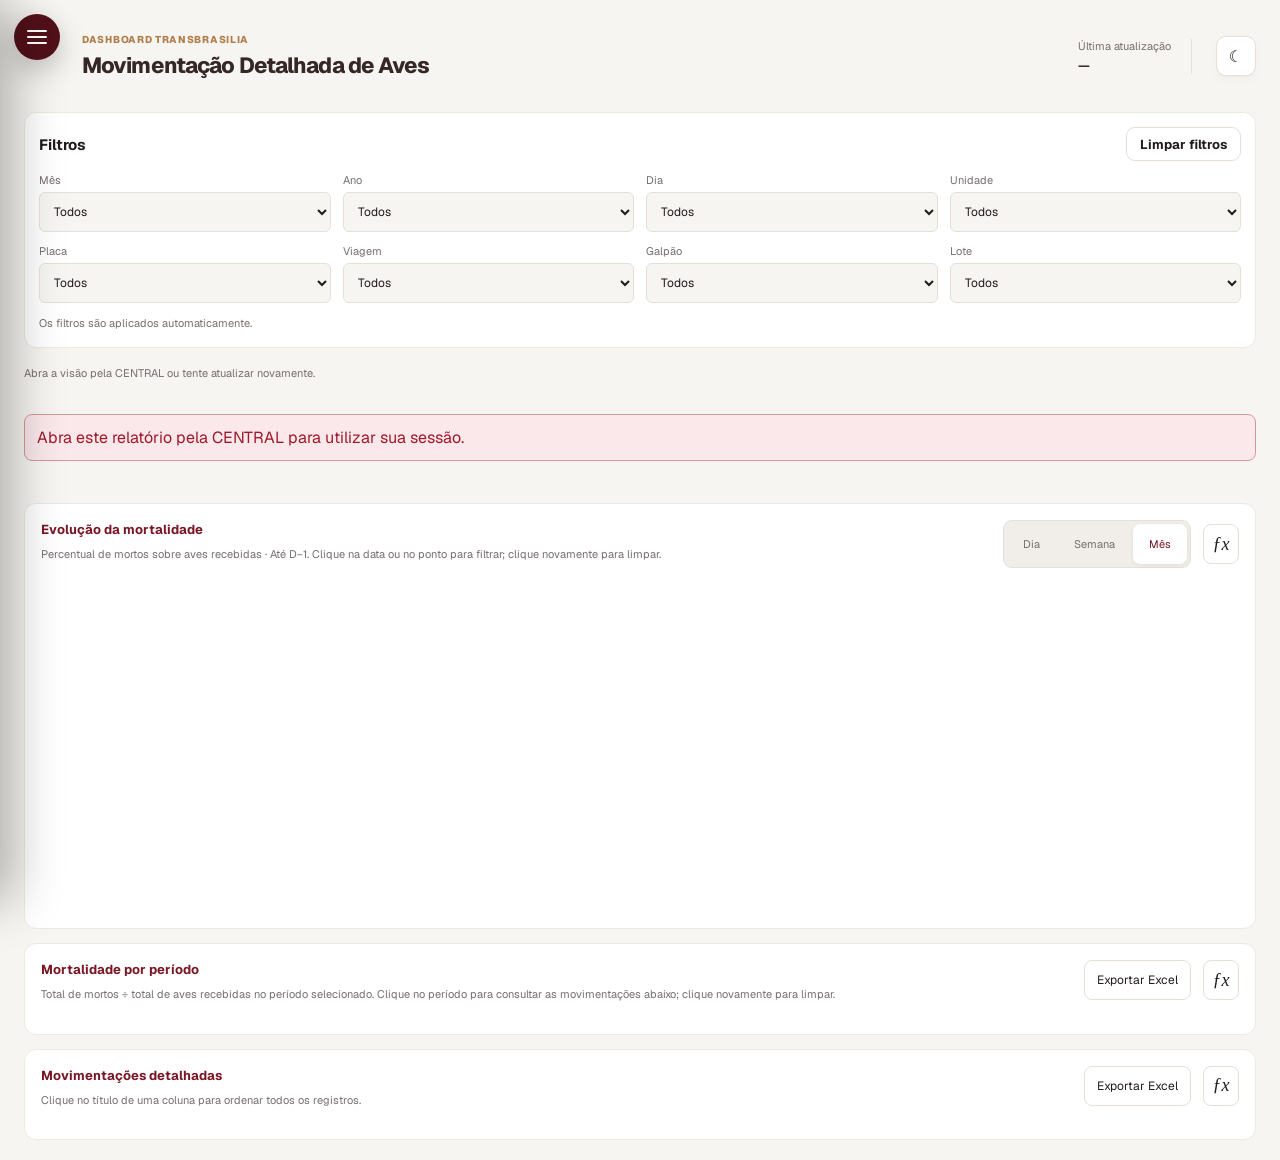
==== index.html @ 51cc3043 "Compact occupation filters into a single desktop row" ====
<!doctype html><html lang="pt-BR"><head><meta charset="utf-8"><meta name="viewport" content="width=device-width,initial-scale=1"><title>Transbrasilia | Movimentação Detalhada de Aves</title><link rel="stylesheet" href="assets/vendor/geist/index.css?v=593853b45876"><link rel="stylesheet" href="assets/css/app.css?v=32f4011f5f65"><link rel="stylesheet" href="assets/css/pcp.css?v=5c7f0cf5dee9"><link rel="stylesheet" href="assets/css/comercial.css?v=249e44b9ec1d"><link rel="stylesheet" href="assets/style.css?v=9c021c0aed37"></head><body data-page="areas" class="pcp-report comercial-report"><div id="carregando" class="filter-loading" role="status" aria-live="polite"><span class="filter-spinner" aria-hidden="true"></span>Aplicando filtros...</div><div class="app-shell"><header class="page-header"><div><div class="eyebrow">Dashboard Transbrasilia</div><h1>Movimentação Detalhada de Aves</h1></div><div class="header-toolbar"><div class="pcp-header-update"><span>Última atualização</span><strong id="atualizacao">—</strong></div><button class="icon-button" data-theme-toggle aria-label="Alternar tema"><span data-theme-icon></span></button></div></header><form id="filtros" class="card filter-card"><div class="com-filter-head"><h2>Filtros</h2><button type="button" id="limpar" class="button secondary">Limpar filtros</button></div><div class="com-filter-grid"><label>Mês<select id="mes"><option value="">Todos</option></select></label><label>Ano<select id="ano"><option value="">Todos</option></select></label><label>Dia<select id="dia"><option value="">Todos</option></select></label><label>Unidade<select id="unidades"><option value="">Todos</option></select></label><label>Placa<select id="placas"><option value="">Todos</option></select></label><label>Viagem<select id="viagens"><option value="">Todos</option></select></label><label>Galpão<select id="galpoes"><option value="">Todos</option></select></label><label>Lote<select id="lotes"><option value="">Todos</option></select></label></div><p class="filter-note">Os filtros são aplicados automaticamente.</p></form><p id="estado" role="status" aria-live="polite">Carregando informações…</p><p id="erro" role="alert" hidden></p><p id="pendencias" hidden></p><main id="conteudo" aria-busy="true"><div id="kpis" class="kpis"></div><section class="card com-panel"><header class="panel-head"><div><h2>Evolução da mortalidade</h2><p>Percentual de mortos sobre aves recebidas · Até D−1. Clique na data ou no ponto para filtrar; clique novamente para limpar.</p></div><div class="mortality-chart-actions"><div class="periodo-toggle" role="group" aria-label="Agrupar mortalidade por período"><button type="button" data-periodo="dia" aria-pressed="false">Dia</button><button type="button" data-periodo="semana" aria-pressed="false">Semana</button><button type="button" data-periodo="mes" aria-pressed="true" class="active">Mês</button></div><button type="button" class="formula-button" aria-label="Fórmulas e fontes">ƒx</button></div></header><div id="graficoMortalidade" role="img" aria-label="Gráfico de linhas da mortalidade por período e unidade"></div></section><section class="card com-panel"><header class="panel-head"><div><h2>Mortalidade por período</h2><p>Total de mortos ÷ total de aves recebidas no período selecionado. Clique no período para consultar as movimentações abaixo; clique novamente para limpar.</p></div><div class="mortality-chart-actions"><button type="button" id="exportarMortalidade" class="export-excel">Exportar Excel</button><button type="button" class="formula-button" aria-label="Fórmulas e fontes">ƒx</button></div></header><div id="mensal" class="scroll"></div></section><section class="card com-panel"><header class="panel-head"><div><h2>Movimentações detalhadas</h2><p>Clique no título de uma coluna para ordenar todos os registros.</p></div><div class="mortality-chart-actions"><button type="button" id="exportarMovimentacoes" class="export-excel">Exportar Excel</button><button type="button" class="formula-button" aria-label="Fórmulas e fontes">ƒx</button></div></header><div id="recorte" hidden><span id="recorteTexto"></span><button type="button" id="limparRecorte">Limpar seleção do período</button></div><div id="dados" class="scroll"></div></section></main><dialog id="ajuda"><button id="fechar" class="close" aria-label="Fechar">✕</button><small>FÓRMULAS E ORIGEM DOS DADOS</small><h2>Como conferir os números</h2><p>No Agrosys, consulte <strong>Movimentação Detalhada de Aves</strong> (wpcf002d / wpcf002r), empresa 1, unidade 10 (Ave Nova) ou 111 (Real), usando o mesmo período de abate, todas as origens e todos os turnos.</p><p>O histórico inicial vem da aba <strong>Banco Dados</strong> da planilha Acompanhamento Frango Vivo 2026. As novas cargas vêm do Excel oficial do Agrosys.</p><ul><li><strong>Aves recebidas:</strong> somar a coluna Aves Recebi.</li><li><strong>Mortos no transporte:</strong> somar a coluna Mortos.</li><li><strong>Mortalidade:</strong> mortos ÷ aves recebidas × 100. Calcular sobre as somas, sem tirar média dos percentuais.</li><li><strong>Peso médio:</strong> média simples de PS Med Conta, seguindo o exemplo da planilha.</li><li><strong>Tempo de viagem e espera:</strong> médias simples de Tempo Viag. e Hora Espera, respectivamente. Durações acima de 24 horas são preservadas.</li><li><strong>Caixas vazias:</strong> somar Cx Vazia.</li><li><strong>Viagens abaixo de 3.000 aves:</strong> contar movimentações com Aves Recebi menor que 3.000. Contagem automática; não copia a anotação manual da planilha.</li></ul><p>Na API: /api/suprimentos-html/transbrasilia/painel. No banco: tabela <strong>transbrasilia.movimentacoes</strong>; colunas data_abate, unidade, aves_recebidas, mortos, peso_medio, viagem_segundos, espera_segundos e caixas_vazias. Arquivos e horários das cargas ficam em <strong>transbrasilia.cargas</strong>.</p><p>Uma movimentação é identificada por unidade, data de abate, viagem, placa, galpão e lote. Cada atualização substitui somente a unidade e o período consultados. Valores ausentes aparecem como —.</p></dialog>
</div><script src="assets/config.js?v=ad47562fba8e"></script><script src="assets/theme.js?v=601245f2f362"></script><script src="assets/api.js?v=46b24fbed12a"></script><script src="assets/filters.js?v=c967bac2c956"></script><script src="assets/vendor/echarts/echarts.min.js?v=873a889da5ec"></script><script src="assets/excel.js?v=6a296be34bfa"></script><script src="assets/app.js?v=6ea1e19e2367"></script><script src="assets/sidebar.js?v=564419f941b5"></script></body></html>
---- assets/vendor/geist/index.css ----
/* geist-cyrillic-ext-wght-normal */
@font-face {
  font-family: 'Geist Variable';
  font-style: normal;
  font-display: swap;
  font-weight: 100 900;
  src: url(./files/geist-cyrillic-ext-wght-normal.woff2) format('woff2-variations');
  unicode-range: U+0460-052F,U+1C80-1C8A,U+20B4,U+2DE0-2DFF,U+A640-A69F,U+FE2E-FE2F;
}

/* geist-cyrillic-wght-normal */
@font-face {
  font-family: 'Geist Variable';
  font-style: normal;
  font-display: swap;
  font-weight: 100 900;
  src: url(./files/geist-cyrillic-wght-normal.woff2) format('woff2-variations');
  unicode-range: U+0301,U+0400-045F,U+0490-0491,U+04B0-04B1,U+2116;
}

/* geist-vietnamese-wght-normal */
@font-face {
  font-family: 'Geist Variable';
  font-style: normal;
  font-display: swap;
  font-weight: 100 900;
  src: url(./files/geist-vietnamese-wght-normal.woff2) format('woff2-variations');
  unicode-range: U+0102-0103,U+0110-0111,U+0128-0129,U+0168-0169,U+01A0-01A1,U+01AF-01B0,U+0300-0301,U+0303-0304,U+0308-0309,U+0323,U+0329,U+1EA0-1EF9,U+20AB;
}

/* geist-latin-ext-wght-normal */
@font-face {
  font-family: 'Geist Variable';
  font-style: normal;
  font-display: swap;
  font-weight: 100 900;
  src: url(./files/geist-latin-ext-wght-normal.woff2) format('woff2-variations');
  unicode-range: U+0100-02BA,U+02BD-02C5,U+02C7-02CC,U+02CE-02D7,U+02DD-02FF,U+0304,U+0308,U+0329,U+1D00-1DBF,U+1E00-1E9F,U+1EF2-1EFF,U+2020,U+20A0-20AB,U+20AD-20C0,U+2113,U+2C60-2C7F,U+A720-A7FF;
}

/* geist-latin-wght-normal */
@font-face {
  font-family: 'Geist Variable';
  font-style: normal;
  font-display: swap;
  font-weight: 100 900;
  src: url(./files/geist-latin-wght-normal.woff2) format('woff2-variations');
  unicode-range: U+0000-00FF,U+0131,U+0152-0153,U+02BB-02BC,U+02C6,U+02DA,U+02DC,U+0304,U+0308,U+0329,U+2000-206F,U+20AC,U+2122,U+2191,U+2193,U+2212,U+2215,U+FEFF,U+FFFD;
}
---- assets/css/app.css ----
:root {
  color-scheme: light;

  --background: #f7f5f1;
  --foreground: #211b1d;

  --card: #ffffff;
  --card-foreground: #211b1d;

  --popover: #ffffff;
  --popover-foreground: #211b1d;

  --primary: #7a1726;
  --primary-foreground: #ffffff;
  --primary-2: #a52a3c;

  --secondary: #f2ede9;
  --secondary-foreground: #352d2f;

  --accent: #c29b2f;
  --accent-foreground: #211b1d;

  --muted: #f1ede8;
  --muted-foreground: #766d70;

  --border: #e6dfda;
  --input: #e6dfda;
  --ring: rgba(122, 23, 38, 0.24);

  --destructive: #a62532;

  --radius: 14px;

  --shadow-sm:
    0 1px 2px rgba(24, 18, 20, 0.03), 0 4px 14px rgba(24, 18, 20, 0.025);

  --shadow-md:
    0 1px 2px rgba(24, 18, 20, 0.04), 0 12px 34px rgba(24, 18, 20, 0.055);
}

.api-filter-progress { position:fixed; right:20px; bottom:18px; z-index:3000; display:flex; align-items:center; gap:10px; padding:12px 18px; border:1px solid var(--border); border-radius:10px; background:var(--card); color:var(--primary); box-shadow:0 5px 22px #0002; font-size:13px; font-weight:650; pointer-events:none; }
.api-filter-progress::before { content:""; width:15px; height:15px; border:2px solid var(--border); border-top-color:var(--primary); border-radius:50%; animation:api-filter-spin .8s linear infinite; }
@keyframes api-filter-spin { to { transform:rotate(360deg); } }
@media (prefers-reduced-motion:reduce) { .api-filter-progress::before { animation:none; } }


:root[data-theme="dark"] {
  color-scheme: dark;

  --background: #111113;
  --foreground: #f3eeee;

  --card: #171719;
  --card-foreground: #f3eeee;

  --popover: #1b1b1e;
  --popover-foreground: #f3eeee;

  --primary: #b84b5e;
  --primary-foreground: #ffffff;
  --primary-2: #8d2538;

  --secondary: #232326;
  --secondary-foreground: #f0e9e9;

  --accent: #d1ad42;
  --accent-foreground: #171719;

  --muted: #222225;
  --muted-foreground: #aaa0a3;

  --border: #2e2e33;
  --input: #333338;
  --ring: rgba(184, 75, 94, 0.28);

  --destructive: #d1505b;

  --shadow-sm: 0 1px 2px rgba(0, 0, 0, 0.28);

  --shadow-md: 0 16px 42px rgba(0, 0, 0, 0.32);
}

* {
  box-sizing: border-box;
}

html,
body {
  margin: 0;
  min-height: 100%;
}

body {
  background:
    radial-gradient(
      circle at 86% -10%,
      color-mix(in srgb, var(--primary) 7%, transparent),
      transparent 28%
    ),
    var(--background);

  color: var(--foreground);

  font-family:
    Inter,
    ui-sans-serif,
    system-ui,
    -apple-system,
    BlinkMacSystemFont,
    "Segoe UI",
    sans-serif;

  -webkit-font-smoothing: antialiased;
}

button,
select,
input {
  font: inherit;
}

.hidden {
  display: none !important;
}

.app-shell {
  width: min(1760px, calc(100% - 32px));
  margin: 0 auto;
  padding: 26px 0 42px;
}

.page-header {
  display: flex;
  align-items: flex-start;
  justify-content: space-between;
  gap: 24px;

  margin-bottom: 20px;
}

.page-header h1 {
  margin: 5px 0 4px;

  font-size: clamp(28px, 2.1vw, 38px);
  line-height: 1.05;

  font-weight: 760;
  letter-spacing: -0.04em;
}

.page-header p {
  margin: 0;

  color: var(--muted-foreground);

  font-size: 13px;
}

.eyebrow {
  color: var(--accent);

  font-size: 10px;
  font-weight: 800;

  letter-spacing: 0.07em;
  text-transform: uppercase;
}

.header-toolbar {
  display: flex;
  align-items: center;
  gap: 10px;
}

.icon-button {
  min-width: 40px;
  height: 40px;

  display: inline-flex;
  align-items: center;
  justify-content: center;
  gap: 8px;

  padding: 0 11px;

  border: 1px solid var(--border);
  border-radius: 10px;

  background: var(--card);
  color: var(--foreground);

  cursor: pointer;
  text-decoration: none;

  box-shadow: var(--shadow-sm);
}

.icon-button:hover {
  background: var(--secondary);
}

.icon-button-label {
  min-width: auto;

  color: var(--primary);

  font-size: 12px;
  font-weight: 700;
}

.update-meta {
  padding-left: 12px;

  border-left: 1px solid var(--border);
}

.update-meta span {
  display: block;

  margin-bottom: 2px;

  color: var(--muted-foreground);

  font-size: 9px;
  font-weight: 800;

  letter-spacing: 0.05em;
  text-transform: uppercase;
}

.update-meta strong {
  display: block;

  font-size: 11px;
  font-weight: 650;
}

.card {
  border: 1px solid var(--border);
  border-radius: var(--radius);

  background: var(--card);
  color: var(--card-foreground);

  box-shadow: var(--shadow-sm);
}

.filter-card {
  margin-bottom: 16px;
  padding: 14px;
}

.filter-card-top {
  display: flex;
  align-items: flex-start;
  justify-content: space-between;
  gap: 16px;

  margin-bottom: 12px;
}

.filter-card-top h2 {
  margin: 0;

  font-size: 13px;
}

.filter-card-top p {
  margin: 2px 0 0;

  color: var(--muted-foreground);

  font-size: 10px;
}

.filters-grid {
  display: grid;
  gap: 9px;
}

.first-page-filters {
  grid-template-columns: repeat(6, minmax(145px, 1fr));
}

.details-filters {
  grid-template-columns: repeat(5, minmax(145px, 1fr));
}

.filter-field {
  min-width: 0;
}

.filter-field > span {
  display: block;

  margin: 0 0 5px 2px;

  color: var(--muted-foreground);

  font-size: 9px;
  font-weight: 750;
}

.filter-field select {
  width: 100%;
  min-height: 40px;

  padding: 0 11px;

  border: 1px solid var(--input);
  border-radius: 9px;

  background: var(--background);
  color: var(--foreground);
}

.button {
  min-height: 36px;

  padding: 0 13px;

  border: 1px solid transparent;
  border-radius: 9px;

  cursor: pointer;

  font-size: 11px;
  font-weight: 700;
}

.button-ghost-danger {
  border-color: color-mix(in srgb, var(--destructive) 22%, var(--border));

  background: color-mix(in srgb, var(--destructive) 8%, var(--card));

  color: var(--destructive);
}

.button-ghost-danger:hover {
  background: var(--destructive);
  color: #fff;
}

/* Choices.js */
.choices {
  margin: 0 !important;
}

.choices__inner {
  min-height: 40px !important;

  display: flex;
  align-items: center;

  padding: 6px 32px 6px 10px !important;

  border: 1px solid var(--input) !important;
  border-radius: 9px !important;

  background: var(--background) !important;
  color: var(--foreground) !important;

  font-size: 12px !important;
}

.is-focused .choices__inner,
.is-open .choices__inner {
  border-color: var(--primary) !important;

  box-shadow: 0 0 0 3px var(--ring) !important;
}

.choices__list--single {
  padding: 0 !important;
}

.choices__list--dropdown,
.choices__list[aria-expanded] {
  z-index: 60 !important;

  margin-top: 6px !important;

  border: 1px solid var(--border) !important;
  border-radius: 10px !important;

  background: var(--popover) !important;
  color: var(--popover-foreground) !important;

  box-shadow: var(--shadow-md) !important;
}

.choices__input {
  border: 1px solid var(--border) !important;
  border-radius: 8px !important;

  background: var(--background) !important;
  color: var(--foreground) !important;
}

.choices__item--selectable.is-highlighted {
  background: var(--secondary) !important;
  color: var(--foreground) !important;
}

/* Alert */
.alert {
  margin-bottom: 14px;
  padding: 11px 13px;

  border-radius: 10px;

  font-size: 11px;
}

.alert-error {
  border: 1px solid color-mix(in srgb, var(--destructive) 34%, var(--border));

  background: color-mix(in srgb, var(--destructive) 9%, var(--card));

  color: var(--destructive);
}

/* First page grid */
.dashboard-grid {
  display: grid;
  grid-template-columns: repeat(3, minmax(0, 1fr));

  gap: 12px;
}

.metric-card {
  min-width: 0;

  padding: 13px;

  border: 1px solid var(--border);
  border-radius: var(--radius);

  background: var(--card);

  box-shadow: var(--shadow-sm);
}

.metric-card-wide {
  grid-column: span 2;
}

.metric-card-header {
  display: flex;
  align-items: center;
  justify-content: space-between;
  gap: 10px;

  padding-bottom: 9px;
  margin-bottom: 3px;

  border-bottom: 1px solid var(--border);
}

.metric-card-header h2 {
  margin: 0;

  color: var(--primary);

  font-size: 13px;
}

.metric-card-header p {
  margin: 2px 0 0;

  color: var(--muted-foreground);

  font-size: 9px;
}

.card-actions {
  display: flex;
  align-items: center;
  gap: 5px;
}

.mini-button,
.details-button {
  height: 28px;

  display: inline-flex;
  align-items: center;
  justify-content: center;

  padding: 0 8px;

  border: 1px solid var(--border);
  border-radius: 8px;

  background: var(--background);
  color: var(--muted-foreground);

  cursor: pointer;
  text-decoration: none;

  font-size: 9px;
  font-weight: 700;
}

.details-button:hover,
.mini-button:hover {
  background: var(--secondary);
  color: var(--primary);
}

.metric-table-wrapper {
  width: 100%;
  overflow-x: auto;

  scrollbar-width: thin;
}

.metric-table {
  width: 100%;
  min-width: 410px;

  border-collapse: separate;
  border-spacing: 0;

  font-size: 10px;
}

.metric-table th,
.metric-table td {
  padding: 5px 7px;

  border-bottom: 1px solid var(--border);

  text-align: right;
  white-space: nowrap;

  font-variant-numeric: tabular-nums;
}

.metric-table thead th {
  background: var(--card);
  color: var(--primary);

  font-size: 9px;
}

.metric-table .month-cell {
  text-align: left;

  color: var(--muted-foreground);
}

.metric-table tbody tr:hover {
  background: var(--secondary);
}

.metric-table .total-row {
  background: var(--secondary);

  font-weight: 800;
}

.metric-table .total-row .month-cell {
  color: var(--primary);
}

.metric-value-link {
  display: block;

  margin: -5px -7px;
  padding: 5px 7px;

  color: inherit;
  text-decoration: none;

  border-radius: 5px;
}

.metric-value-link:hover {
  background: color-mix(in srgb, var(--primary) 8%, transparent);

  color: var(--primary);
}

.table-sort-button {
  width: 100%;

  display: inline-flex;
  align-items: center;
  justify-content: flex-end;
  gap: 3px;

  padding: 0;

  border: 0;

  background: transparent;
  color: inherit;

  cursor: pointer;

  font: inherit;
  font-weight: inherit;
}

.table-sort-button-month {
  justify-content: flex-start;
}

.sort-icon {
  color: var(--muted-foreground);

  font-size: 8px;
}

.skeleton {
  height: 330px;

  border: 1px solid var(--border);
  border-radius: var(--radius);

  background: linear-gradient(
    90deg,
    var(--card) 0%,
    var(--secondary) 45%,
    var(--card) 100%
  );

  background-size: 220% 100%;

  animation: skeleton 1.2s ease infinite;
}

@keyframes skeleton {
  to {
    background-position: -120% 0;
  }
}

/* Details */
.back-link {
  display: inline-block;

  margin-bottom: 9px;

  color: var(--primary);

  text-decoration: none;

  font-size: 10px;
  font-weight: 700;
}

.details-top-grid {
  display: grid;
  grid-template-columns:
    minmax(190px, 0.62fr)
    minmax(0, 1.5fr)
    minmax(0, 1.5fr);

  gap: 12px;

  margin-bottom: 12px;
}

.metric-summary-card,
.chart-card {
  padding: 15px;
}

.card-heading-row {
  display: flex;
  align-items: flex-start;
  justify-content: space-between;
  gap: 12px;
}

.card-heading-row h2 {
  margin: 2px 0 0;

  font-size: 14px;
}

.card-heading-row p {
  margin: 3px 0 0;

  color: var(--muted-foreground);

  font-size: 10px;
}

.card-kicker {
  color: var(--muted-foreground);

  font-size: 9px;
  font-weight: 800;

  text-transform: uppercase;
  letter-spacing: 0.055em;
}

.metric-summary-value {
  margin-top: 38px;

  font-size: clamp(38px, 4vw, 58px);
  font-weight: 760;

  letter-spacing: -0.055em;
}

.metric-summary-caption {
  margin-top: 6px;

  color: var(--muted-foreground);

  font-size: 10px;
}

.mini-link {
  color: var(--primary);

  font-size: 9px;
  font-weight: 700;

  text-decoration: none;
}

.chart {
  width: 100%;
}

.chart-ranking {
  height: 360px;
}

.ranking-scroll { overflow-y:auto; overflow-x:hidden; overscroll-behavior:contain; scrollbar-gutter:stable; min-width:0; }
.ranking-scroll:focus-visible { outline:2px solid var(--primary); outline-offset:2px; }
.ranking-context, .ranking-reconciliation { color:var(--muted-foreground); font-size:12px; line-height:1.5; margin:6px 0 12px; }
.ranking-reconciliation { padding-top:10px; border-top:1px solid var(--border); }

.chart-evolution {
  height: 390px;
}

.evolution-card {
  padding: 15px;
}

.updating-pill {
  position: fixed;
  right: 18px;
  bottom: 18px;

  z-index: 1000;

  display: inline-flex;
  align-items: center;
  gap: 8px;

  padding: 9px 12px;

  border: 1px solid var(--border);
  border-radius: 999px;

  background: var(--popover);
  color: var(--popover-foreground);

  box-shadow: var(--shadow-md);

  font-size: 10px;
  font-weight: 700;
}

.spinner {
  width: 12px;
  height: 12px;

  border: 2px solid var(--border);
  border-top-color: var(--primary);
  border-radius: 50%;

  animation: spin 0.65s linear infinite;
}

@keyframes spin {
  to {
    transform: rotate(360deg);
  }
}

/* Dialog */
.dialog-layer {
  position: fixed;
  inset: 0;

  z-index: 9999;

  display: grid;
  place-items: center;

  padding: 18px;
}

.dialog-backdrop {
  position: absolute;
  inset: 0;

  background: rgba(0, 0, 0, 0.44);
  backdrop-filter: blur(4px);
}

.dialog-card {
  position: relative;
  z-index: 1;

  width: min(620px, 100%);
  max-height: 90vh;

  overflow-y: auto;

  padding: 18px;

  border: 1px solid var(--border);
  border-radius: 16px;

  background: var(--popover);
  color: var(--popover-foreground);

  box-shadow: var(--shadow-md);
}

.dialog-header {
  display: flex;
  align-items: flex-start;
  justify-content: space-between;
  gap: 18px;

  margin-bottom: 16px;
}

.dialog-header h2 {
  margin: 3px 0 0;
}

.info-block {
  margin-bottom: 14px;
}

.info-block > span {
  display: block;

  margin-bottom: 5px;

  color: var(--muted-foreground);

  font-size: 9px;
  font-weight: 800;

  text-transform: uppercase;
}

.info-block p {
  margin: 0;

  font-size: 12px;
  line-height: 1.55;
}

.code-inline {
  padding: 10px;

  border: 1px solid var(--border);
  border-radius: 9px;

  background: var(--background);

  font-family: Consolas, monospace;
  font-size: 11px;
}

.notice {
  margin: 12px 0;
  padding: 10px;

  border: 1px solid var(--border);
  border-radius: 9px;

  background: color-mix(in srgb, var(--accent) 10%, var(--card));

  font-size: 11px;
}

.notice p {
  margin: 4px 0 0;
}

.code-details summary {
  cursor: pointer;

  color: var(--primary);

  font-size: 10px;
  font-weight: 700;
}

.code-details pre {
  overflow-x: auto;

  padding: 12px;

  border-radius: 10px;

  background: #0d0d0f;
  color: #f4efef;

  font-size: 10px;
}

/* Formulas page compatibility */
.formula-grid {
  display: grid;
  grid-template-columns: repeat(2, minmax(0, 1fr));

  gap: 12px;
}

.formula-card {
  padding: 15px;

  border: 1px solid var(--border);
  border-radius: var(--radius);

  background: var(--card);

  box-shadow: var(--shadow-sm);
}

.formula-title h2 {
  margin: 0;

  color: var(--primary);
}

.formula-title span {
  color: var(--muted-foreground);

  font-size: 9px;
}

.formula-section {
  margin-top: 13px;
}

.formula-section strong {
  display: block;

  margin-bottom: 5px;

  color: var(--muted-foreground);

  font-size: 9px;

  text-transform: uppercase;
}

.formula-section p {
  margin: 0;

  font-size: 11px;
}

/* Responsive */
@media (max-width: 1300px) {
  .first-page-filters {
    grid-template-columns: repeat(3, minmax(180px, 1fr));
  }

  .details-filters {
    grid-template-columns: repeat(3, minmax(170px, 1fr));
  }

  .dashboard-grid {
    grid-template-columns: repeat(2, minmax(0, 1fr));
  }

  .details-top-grid {
    grid-template-columns: repeat(2, minmax(0, 1fr));
  }

  .metric-summary-card {
    grid-column: 1 / -1;
  }
}

@media (max-width: 780px) {
  .app-shell {
    width: min(100% - 18px, 1760px);
    padding-top: 16px;
  }

  .page-header {
    flex-direction: column;
    gap: 12px;
  }

  .header-toolbar {
    width: 100%;
  }

  .update-meta {
    margin-left: auto;
  }

  .filter-card-top p {
    display: none;
  }

  .first-page-filters,
  .details-filters,
  .dashboard-grid,
  .details-top-grid,
  .formula-grid {
    grid-template-columns: 1fr;
  }

  .metric-card-wide {
    grid-column: span 1;
  }

  .chart-ranking {
    height: 330px;
  }

  .chart-evolution {
    height: 350px;
  }

  .metric-summary-card {
    grid-column: auto;
  }
}

/* ============================================================
   V5.1 - LEGIBILIDADE E FILTROS NATIVOS ESTÁVEIS
   ============================================================ */

body {
  font-size: 15px;
}

.page-header h1 {
  font-size: clamp(34px, 2.45vw, 44px);
}

.page-header p {
  font-size: 15px;
}

.eyebrow {
  font-size: 12px;
}

.update-meta span {
  font-size: 10px;
}

.update-meta strong {
  font-size: 13px;
}

.icon-button-label {
  font-size: 13px;
}

.filter-card-top h2 {
  font-size: 15px;
}

.filter-card-top p {
  font-size: 12px;
}

.filter-field > span {
  margin-bottom: 6px;
  font-size: 11px;
}

.filter-field select {
  min-height: 44px;
  padding: 0 38px 0 12px;

  border: 1px solid var(--input);
  border-radius: 10px;

  background-color: var(--background);
  color: var(--foreground);

  font-size: 14px;

  cursor: pointer;

  outline: none;

  transition:
    border-color 0.16s ease,
    box-shadow 0.16s ease,
    background-color 0.16s ease;
}

.filter-field select:hover {
  border-color: color-mix(in srgb, var(--primary) 45%, var(--border));
}

.filter-field select:focus {
  border-color: var(--primary);

  box-shadow: 0 0 0 3px var(--ring);
}

.button {
  font-size: 12px;
}

.metric-card-header h2 {
  font-size: 15px;
}

.metric-card-header p {
  font-size: 11px;
}

.mini-button,
.details-button {
  height: 30px;
  font-size: 10px;
}

.metric-table {
  min-width: 430px;
  font-size: 11.5px;
}

.metric-table thead th {
  font-size: 10.5px;
}

.metric-table th,
.metric-table td {
  padding: 6px 8px;
}

.card-heading-row h2 {
  font-size: 16px;
}

.card-heading-row p,
.metric-summary-caption {
  font-size: 11px;
}

.card-kicker {
  font-size: 10px;
}

.back-link {
  font-size: 11px;
}

.formula-title h2 {
  font-size: 17px;
}

.formula-section strong {
  font-size: 10px;
}

.formula-section p {
  font-size: 12px;
}

/* A V5.1 não depende mais de Choices.js.
   Mantemos esse fallback para evitar qualquer resíduo visual
   caso o navegador ainda tenha o CSS antigo em cache. */
.choices {
  display: none !important;
}

.filter-field select {
  display: block !important;
  visibility: visible !important;
  opacity: 1 !important;
  pointer-events: auto !important;
  position: relative !important;
  z-index: 2;
}

@media (max-width: 780px) {
  .page-header h1 {
    font-size: 30px;
  }

  .filter-field select {
    min-height: 46px;
    font-size: 15px;
  }

  .metric-table {
    font-size: 12px;
  }
}

/* ============================================================
   V5.2 - GEIST + +1 ponto de legibilidade
   ============================================================ */

body {
  font-family:
    "Geist Variable",
    "Geist",
    ui-sans-serif,
    system-ui,
    -apple-system,
    BlinkMacSystemFont,
    "Segoe UI",
    sans-serif;

  font-size: 16px;
}

.page-header h1 {
  font-size: clamp(35px, 2.5vw, 45px);
}

.page-header p {
  font-size: 16px;
}

.eyebrow {
  font-size: 13px;
}

.update-meta span {
  font-size: 11px;
}

.update-meta strong,
.icon-button-label {
  font-size: 14px;
}

.filter-card-top h2 {
  font-size: 16px;
}

.filter-card-top p {
  font-size: 13px;
}

.filter-field > span {
  font-size: 12px;
}

.filter-field select {
  min-height: 46px;
  font-size: 15px;
}

.button {
  font-size: 13px;
}

.metric-card-header h2 {
  font-size: 16px;
}

.metric-card-header p {
  font-size: 12px;
}

.mini-button,
.details-button {
  font-size: 11px;
}

.metric-table {
  font-size: 12.5px;
}

.metric-table thead th {
  font-size: 11.5px;
}

.card-heading-row h2 {
  font-size: 17px;
}

.card-heading-row p,
.metric-summary-caption {
  font-size: 12px;
}

.card-kicker,
.back-link {
  font-size: 11px;
}

.details-filters-with-indicator {
  grid-template-columns: repeat(6, minmax(140px, 1fr));
}

/* Primeira tela passa a ter 7 filtros: 3 + 4 em telas intermediárias. */
.first-page-filters {
  grid-template-columns: repeat(7, minmax(130px, 1fr));
}

@media (max-width: 1500px) {
  .first-page-filters {
    grid-template-columns: repeat(4, minmax(160px, 1fr));
  }

  .details-filters-with-indicator {
    grid-template-columns: repeat(3, minmax(170px, 1fr));
  }
}

@media (max-width: 780px) {
  .page-header h1 {
    font-size: 31px;
  }

  .first-page-filters,
  .details-filters-with-indicator {
    grid-template-columns: 1fr;
  }

  .filter-field select {
    font-size: 16px;
  }

  .metric-table {
    font-size: 13px;
  }
}

/* ============================================================
   V6 STATIC / MOBILE
   ============================================================ */

.static-note {
  margin-top: 8px;
  font-size: 12px;
  color: var(--muted-foreground);
}

@media (max-width: 640px) {
  .app-shell {
    padding-left: 14px;
    padding-right: 14px;
  }

  .page-header {
    gap: 18px;
  }

  .header-toolbar {
    width: 100%;
    justify-content: space-between;
    flex-wrap: wrap;
  }

  .filter-card {
    padding: 14px;
  }

  .metric-card {
    min-width: 0;
  }

  .metric-card-header {
    align-items: flex-start;
    gap: 12px;
  }

  .metric-table-wrapper {
    -webkit-overflow-scrolling: touch;
    scrollbar-width: thin;
  }

  .metric-value-link {
    min-height: 32px;
    display: inline-flex;
    align-items: center;
  }

  .chart {
    min-height: 330px;
  }

  .chart-ranking {
    min-height: 420px;
  }

  .chart-evolution {
    min-height: 360px;
  }
}

/* ============================================================
   V7.2 - PERÍODO + CHECKBOX MULTISELECT
   ============================================================ */

.date-range-toolbar {
  width: min(560px, 100%);
  margin: -10px 0 12px auto;
  padding: 10px 12px;

  display: grid;
  grid-template-columns:
    auto minmax(130px, 1fr)
    auto minmax(130px, 1fr)
    32px;
  align-items: end;
  gap: 8px;

  border: 1px solid var(--border);
  border-radius: 12px;

  background: var(--card);
  box-shadow: var(--shadow-sm);
}

.date-range-title {
  align-self: center;
  display: flex;
  flex-direction: column;
  padding-right: 4px;
}

.date-range-title span,
.date-range-field span {
  font-size: 10px;
  font-weight: 750;
  color: var(--muted-foreground);
  text-transform: uppercase;
  letter-spacing: 0.04em;
}

.date-range-title strong {
  font-size: 12px;
  white-space: nowrap;
}

.date-range-field {
  display: flex;
  flex-direction: column;
  gap: 4px;
}

.date-range-field input {
  width: 100%;
  min-height: 36px;
  padding: 0 9px;

  border: 1px solid var(--input);
  border-radius: 9px;

  color: var(--foreground);
  background: var(--background);

  font: inherit;
  font-size: 12px;
  outline: none;
}

.date-range-field input:focus {
  border-color: var(--primary);
  box-shadow: 0 0 0 3px var(--ring);
}

.date-range-between {
  align-self: end;
  padding-bottom: 9px;
  font-size: 11px;
  color: var(--muted-foreground);
}

.date-range-clear {
  width: 32px;
  height: 36px;
  display: inline-flex;
  align-items: center;
  justify-content: center;

  border: 1px solid var(--border);
  border-radius: 9px;

  background: transparent;
  color: var(--muted-foreground);

  cursor: pointer;
  font-size: 18px;
}

.date-range-clear:hover {
  color: var(--foreground);
  background: var(--muted);
}

.checkbox-multiselect {
  position: relative;
  width: 100%;
}

.checkbox-multiselect-trigger {
  width: 100%;
  min-height: 40px;
  padding: 0 11px;

  display: flex;
  align-items: center;
  justify-content: space-between;
  gap: 10px;

  border: 1px solid var(--input);
  border-radius: 9px;

  background: var(--background);
  color: var(--foreground);

  font: inherit;
  font-size: 12px;
  text-align: left;
  cursor: pointer;
  outline: none;
}

.checkbox-multiselect-trigger:hover {
  border-color: color-mix(in srgb, var(--primary) 45%, var(--border));
}

.checkbox-multiselect.open .checkbox-multiselect-trigger {
  border-color: var(--primary);
  box-shadow: 0 0 0 3px var(--ring);
}

.checkbox-multiselect-trigger.has-selection .checkbox-multiselect-label {
  font-weight: 700;
}

.checkbox-multiselect-label {
  overflow: hidden;
  text-overflow: ellipsis;
  white-space: nowrap;
}

.checkbox-multiselect-chevron {
  flex: 0 0 auto;
  transition: transform 0.16s ease;
}

.checkbox-multiselect.open .checkbox-multiselect-chevron {
  transform: rotate(180deg);
}

.checkbox-multiselect-panel {
  position: absolute;
  z-index: 90;
  top: calc(100% + 6px);
  left: 0;

  width: max(100%, 260px);
  max-width: 380px;
  display: none;

  border: 1px solid var(--border);
  border-radius: 12px;

  background: var(--popover);
  color: var(--popover-foreground);
  box-shadow: var(--shadow-md);

  overflow: hidden;
}

.checkbox-multiselect.open .checkbox-multiselect-panel {
  display: block;
}

.checkbox-multiselect-search-wrap {
  padding: 9px;
  border-bottom: 1px solid var(--border);
}

.checkbox-multiselect-search {
  width: 100%;
  min-height: 36px;
  padding: 0 10px;

  border: 1px solid var(--input);
  border-radius: 8px;

  background: var(--background);
  color: var(--foreground);

  font: inherit;
  font-size: 12px;
  outline: none;
}

.checkbox-multiselect-search:focus {
  border-color: var(--primary);
}

.checkbox-multiselect-list {
  max-height: 290px;
  overflow-y: auto;
  padding: 6px;
}

.checkbox-option {
  min-height: 36px;
  padding: 6px 8px;

  display: flex;
  align-items: center;
  gap: 9px;

  border-radius: 8px;

  cursor: pointer;
  user-select: none;
  font-size: 12px;
}

.checkbox-option:hover {
  background: var(--muted);
}

.checkbox-option input {
  width: 16px;
  height: 16px;
  margin: 0;
  accent-color: var(--primary);
}

.checkbox-option-all {
  margin-bottom: 4px;
  border-bottom: 1px solid var(--border);
  border-radius: 8px 8px 0 0;
  font-weight: 700;
}

.formula-fx {
  font-size: 10px;
  font-weight: 850;
  letter-spacing: -0.02em;
}

@media (max-width: 860px) {
  .date-range-toolbar {
    width: 100%;
    margin-top: 0;
    grid-template-columns:
      minmax(0, 1fr)
      minmax(0, 1fr)
      32px;
  }

  .date-range-title {
    grid-column: 1 / -1;
  }

  .date-range-between {
    display: none;
  }

  .checkbox-multiselect-panel {
    width: 100%;
    max-width: none;
  }
}

/* ============================================================
   V7.3 - ANO/MÊS CHECKBOX NAS DUAS TELAS
   ============================================================ */

.first-page-filters {
  grid-template-columns: repeat(9, minmax(118px, 1fr));
}

.checkbox-multiselect-panel {
  min-width: 220px;
}

.checkbox-option {
  min-height: 34px;
  padding: 7px 9px;
  border-radius: 0;
}

.checkbox-option-all {
  margin-bottom: 2px;
  border-bottom: 1px solid var(--border);
}

.checkbox-option input {
  flex: 0 0 auto;
}

@media (max-width: 1500px) {
  .first-page-filters {
    grid-template-columns: repeat(5, minmax(145px, 1fr));
  }
}

@media (max-width: 980px) {
  .first-page-filters {
    grid-template-columns: repeat(3, minmax(145px, 1fr));
  }
}

@media (max-width: 640px) {
  .first-page-filters {
    grid-template-columns: 1fr;
  }
}

/* ============================================================
   V7.4 - ANO/MÊS PRIMEIROS + FILTRO EFETIVO
   ============================================================ */

.first-page-filters {
  grid-template-columns: repeat(9, minmax(118px, 1fr));
}

@media (max-width: 1500px) {
  .first-page-filters {
    grid-template-columns: repeat(5, minmax(145px, 1fr));
  }
}

@media (max-width: 980px) {
  .first-page-filters {
    grid-template-columns: repeat(3, minmax(145px, 1fr));
  }
}

@media (max-width: 640px) {
  .first-page-filters {
    grid-template-columns: 1fr;
  }
}

/* Allow grid/flex children to shrink to the viewport. */
.app-shell,
.filters-grid > *,
.details-top-grid > *,
.dashboard-grid > *,
.formula-grid > *,
.page-header > *,
.card-heading-row > *,
.filter-card-top > *,
.chart-card,
.chart-ranking,
.chart-evolution,
.metric-summary-card {
  min-width: 0;
}

.chart {
  width: 100%;
  max-width: 100%;
}

.page-header h1,
.card-heading-row h2,
.metric-summary-value,
.checkbox-option span {
  overflow-wrap: anywhere;
}

.checkbox-multiselect-panel {
  min-width: 0;
  width: 100%;
  max-width: 100%;
}

.checkbox-multiselect-label {
  min-width: 0;
}

@media (max-width: 780px) {
  .filter-card-top,
  .metric-card-header {
    flex-wrap: wrap;
  }

  .metric-summary-value {
    font-size: clamp(30px, 9vw, 48px);
  }
}

/* ==========================================================
   V7.6 - NAVEGAÇÃO LATERAL GRANA BRASÍLIA
   ========================================================== */

:root {
  --brand-sidebar: #521019;
  --brand-sidebar-hover: #641522;
  --brand-sidebar-active: #6f1b28;
  --brand-sidebar-gold: #c69b19;
}

.side-nav-root {
  position: fixed;
  inset: 0 auto 0 0;
  z-index: 1400;
  pointer-events: none;
}

.side-nav-rail {
  position: fixed;
  left: 0;
  top: 18px;
  width: 48px;
  min-height: 92px;
  padding: 10px 7px;
  border: 0;
  border-radius: 0 12px 12px 0;
  background: var(--brand-sidebar);
  box-shadow: 0 10px 28px rgb(0 0 0 / 22%);
  color: #fff;
  display: flex;
  flex-direction: column;
  align-items: center;
  justify-content: center;
  gap: 12px;
  cursor: pointer;
  pointer-events: auto;
  transition:
    transform 0.18s ease,
    background 0.18s ease;
}

.side-nav-rail:hover {
  background: var(--brand-sidebar-hover);
  transform: translateX(2px);
}

.side-nav-mark {
  width: 30px;
  height: 30px;
  object-fit: contain;
}

.side-nav-hamburger {
  width: 21px;
  display: grid;
  gap: 4px;
}

.side-nav-hamburger i {
  height: 2px;
  width: 100%;
  display: block;
  background: currentColor;
  border-radius: 999px;
}

.side-nav-overlay {
  position: fixed;
  inset: 0;
  background: rgb(8 13 22 / 45%);
  opacity: 0;
  visibility: hidden;
  pointer-events: none;
  transition:
    opacity 0.2s ease,
    visibility 0.2s ease;
}

.side-nav-panel {
  position: fixed;
  inset: 0 auto 0 0;
  width: min(270px, calc(100vw - 40px));
  padding: 18px 14px 22px;
  background: linear-gradient(180deg, #521019 0%, #451019 100%);
  color: #fff;
  box-shadow: 18px 0 48px rgb(0 0 0 / 30%);
  transform: translateX(-102%);
  pointer-events: auto;
  transition: transform 0.22s ease;
  display: flex;
  flex-direction: column;
}

.side-nav-root.open .side-nav-panel {
  transform: translateX(0);
}
.side-nav-root.open .side-nav-overlay {
  opacity: 1;
  visibility: visible;
  pointer-events: auto;
}
.side-nav-root.open .side-nav-rail {
  visibility: hidden;
}

.side-nav-brand {
  padding: 2px 4px 0;
}

.side-nav-panel-head {
  display: flex;
  align-items: flex-start;
  justify-content: space-between;
  gap: 10px;
}

.side-nav-logo {
  width: 185px;
  max-width: calc(100% - 42px);
  height: auto;
  object-fit: contain;
}

.side-nav-close {
  width: 32px;
  height: 32px;
  border: 1px solid rgb(255 255 255 / 16%);
  border-radius: 8px;
  background: transparent;
  color: rgb(255 255 255 / 84%);
  font: inherit;
  font-size: 22px;
  line-height: 1;
  cursor: pointer;
}

.side-nav-close:hover {
  background: rgb(255 255 255 / 8%);
}

.side-nav-section-title {
  margin-top: 10px;
  padding: 0 2px 7px;
  color: var(--brand-sidebar-gold);
  border-bottom: 1px solid rgb(198 155 25 / 30%);
  font-size: 11px;
  line-height: 1.2;
  font-weight: 800;
  letter-spacing: 0.02em;
  text-align: center;
  width: 100%;
  display: block; /* ou block, se já não for */
}

.side-nav-links {
  display: grid;
  gap: 3px;
  padding: 4px 4px 0;
}

.side-nav-link {
  min-height: 36px;
  padding: 8px 10px;
  display: flex;
  align-items: center;
  border-left: 3px solid transparent;
  border-radius: 3px;
  color: rgb(255 255 255 / 76%);
  text-decoration: none;
  font-size: 13px;
  font-weight: 500;
  transition:
    background 0.15s ease,
    color 0.15s ease,
    border-color 0.15s ease;
}

.side-nav-link:hover {
  color: #fff;
  background: rgb(255 255 255 / 5%);
}

.side-nav-link.active {
  color: #fff;
  background: var(--brand-sidebar-active);
  border-left-color: var(--brand-sidebar-gold);
  font-weight: 700;
}

body.side-nav-open {
  overflow: hidden;
}

/* Lotes em criação */
.lotes-kpi-grid {
  display: grid;
  grid-template-columns: repeat(5, minmax(0, 1fr));
  gap: 14px;
  margin: 18px 0;
}

.lotes-kpi {
  min-width: 0;
  padding: 18px;
}

.lotes-kpi .card-heading-row {
  align-items: flex-start;
}

.lotes-kpi-label {
  color: var(--muted-foreground);
  font-size: 0.84rem;
  font-weight: 650;
}

.lotes-kpi-value {
  margin-top: 10px;
  font-size: clamp(1.45rem, 2.6vw, 2.15rem);
  line-height: 1;
  font-weight: 760;
  letter-spacing: -0.04em;
}

.lotes-kpi-caption {
  margin-top: 8px;
  color: var(--muted-foreground);
  font-size: 0.78rem;
}

.formula-mini-button {
  width: 30px;
  height: 30px;
  border: 1px solid var(--border);
  border-radius: 9px;
  background: var(--secondary);
  color: var(--foreground);
  cursor: pointer;
  font: inherit;
  font-weight: 700;
}

.lotes-table-card {
  overflow: hidden;
}

.lotes-table-wrap {
  overflow: auto;
  max-height: 62vh;
}

.lotes-table {
  width: 100%;
  border-collapse: separate;
  border-spacing: 0;
  min-width: 1100px;
}

.lotes-table th,
.lotes-table td {
  padding: 11px 12px;
  border-bottom: 1px solid var(--border);
  text-align: left;
  white-space: nowrap;
  font-size: 0.83rem;
}

.lotes-table th {
  position: sticky;
  top: 0;
  z-index: 2;
  background: var(--card);
  color: var(--muted-foreground);
  font-weight: 680;
}

.lotes-table tbody tr:hover td {
  background: var(--secondary);
}

.lotes-age-badge {
  display: inline-flex;
  align-items: center;
  justify-content: center;
  min-width: 54px;
  padding: 5px 8px;
  border-radius: 999px;
  background: var(--secondary);
  font-weight: 650;
}

.formula-page-section + .formula-page-section {
  margin-top: 34px;
}

.formula-section-header {
  margin-bottom: 14px;
}

.formula-section-header h2 {
  margin: 0 0 4px;
}

.formula-section-header p {
  margin: 0;
  color: var(--muted-foreground);
}

@media (max-width: 1300px) {
  .lotes-kpi-grid {
    grid-template-columns: repeat(3, minmax(0, 1fr));
  }
}

@media (max-width: 780px) {
  .side-nav-rail {
    top: 12px;
    bottom: auto;
    min-height: 84px;
  }

  .lotes-kpi-grid {
    grid-template-columns: repeat(2, minmax(0, 1fr));
  }
}

@media (max-width: 520px) {
  .lotes-kpi-grid {
    grid-template-columns: 1fr;
  }
}

/* ==========================================================
   V7.11 - LOTES EM CRIAÇÃO / referência operacional
   ========================================================== */
.lotes-reference-page {
}
.lotes-shell {
  width: min(1880px, calc(100% - 28px));
  padding-top: 14px;
}
.lotes-compact-header {
  display: flex;
  align-items: center;
  justify-content: space-between;
  gap: 18px;
  margin-bottom: 12px;
}
.lotes-compact-header h1 {
  margin: 4px 0 0;
  font-size: clamp(26px, 2.2vw, 36px);
  line-height: 1;
  letter-spacing: -0.04em;
}
.lotes-period-badge {
  display: grid;
  grid-template-columns: auto auto;
  align-items: center;
  gap: 9px;
  color: var(--primary);
  font-size: 11px;
  font-weight: 800;
  white-space: nowrap;
}
.lotes-period-badge small {
  grid-column: 1 / -1;
  text-align: right;
  font-size: 11px;
  font-weight: 500;
}
.lotes-period-badge strong {
  display: grid;
  place-items: center;
  min-width: 29px;
  height: 29px;
  padding: 0 7px;
  border-radius: 4px;
  background: var(--primary);
  color: #fff;
  font-size: 14px;
}
.lotes-history-link {
  display: inline-flex;
  align-items: center;
  min-height: 40px;
  padding: 0 10px;
  border-radius: 5px;
  color: var(--primary);
  font-size: 11px;
  font-weight: 800;
  text-decoration: none;
  white-space: nowrap;
}
.lotes-history-link:hover,
.lotes-history-link:focus-visible { background: color-mix(in srgb, var(--primary) 10%, transparent); }
.lotes-history-link strong {
  display: inline-grid;
  place-items: center;
  min-width: 29px;
  height: 29px;
  margin-left: 7px;
  padding: 0 7px;
  border-radius: 4px;
  background: var(--primary);
  color: #fff;
  font-size: 14px;
}
.history-current-label { color: var(--primary); font-size: 11px; font-weight: 800; white-space: nowrap; }
.history-shell { width: min(1880px, calc(100% - 28px)); padding-top: 14px; }
.history-filter-card { margin-bottom: 14px; }
.history-filters { display: grid; grid-template-columns: repeat(6, minmax(120px, 1fr)); gap: 12px; }
.history-filter-field { display: grid; gap: 4px; min-width: 0; }
.history-filter-field span { color: var(--muted-foreground); font-size: 10px; font-weight: 720; }
.history-multi-select { position: relative; min-width: 0; }
.history-multi-select summary { display: flex; align-items: center; justify-content: space-between; min-height: 40px; padding: 0 10px; border: 1px solid var(--border); border-radius: 5px; background: var(--card); color: var(--foreground); font-size: 12px; cursor: pointer; list-style: none; }
.history-multi-select summary::-webkit-details-marker { display: none; }
.history-multi-select summary::after { content: "⌄"; color: var(--muted-foreground); font-size: 12px; }
.history-multi-select[open] summary { border-color: var(--primary); border-bottom-left-radius: 0; border-bottom-right-radius: 0; }
.history-multi-menu { position: absolute; z-index: 8; top: 100%; left: 0; right: 0; max-height: 250px; overflow: auto; padding: 6px; border: 1px solid var(--primary); border-top: 0; border-radius: 0 0 5px 5px; background: var(--card); box-shadow: 0 8px 20px rgba(0,0,0,.12); }
.history-multi-menu label { display: flex; align-items: center; gap: 7px; min-height: 28px; padding: 3px 5px; color: var(--foreground); font-size: 11px; cursor: pointer; }
.history-multi-menu label:hover { background: color-mix(in srgb, var(--primary) 8%, var(--card)); }
.history-multi-menu input { accent-color: var(--primary); }
.history-kpis { display: grid; grid-template-columns: repeat(4, minmax(0, 1fr)); gap: 12px; margin-bottom: 14px; }
.history-kpi { padding: 14px 16px; border-top: 2px solid var(--primary); }
.history-kpi span { color: var(--muted-foreground); font-size: 11px; }
.history-kpi strong { display: block; margin-top: 5px; color: var(--foreground); font-size: 22px; font-variant-numeric: tabular-nums; }
.history-table-card { overflow: hidden; }
.history-table-heading { display: flex; justify-content: space-between; align-items: center; gap: 16px; padding: 15px 16px; border-bottom: 1px solid var(--border); }
.history-table-heading h2 { margin: 0; font-size: 15px; }
.history-table-heading p { margin: 4px 0 0; color: var(--muted-foreground); font-size: 12px; }
.history-year-filter { display: inline-flex; align-items: center; gap: 4px; flex-wrap: wrap; }
.history-year-button { min-width: 52px; min-height: 32px; padding: 0 10px; border: 1px solid var(--border); border-radius: 5px; background: var(--card); color: var(--muted-foreground); font: inherit; font-size: 11px; font-weight: 750; cursor: pointer; }
.history-year-button:hover, .history-year-button:focus-visible { border-color: var(--primary); color: var(--primary); }
.history-year-button.active { border-color: var(--primary); background: var(--primary); color: #fff; }
.history-source { color: var(--primary); font-size: 11px; font-weight: 750; }
.history-table-wrap { max-width: 100%; overflow: auto; }
.history-table { width: 100%; min-width: 2100px; border-collapse: collapse; font-size: 12px; }
.history-table th, .history-table td { padding: 10px 12px; border-bottom: 1px solid var(--border); text-align: left; white-space: nowrap; }
.history-table thead th { position: sticky; top: 0; z-index: 1; background: var(--card); color: var(--muted-foreground); font-size: 11px; font-weight: 700; }
.history-table th.num, .history-table td.num { text-align: right; font-variant-numeric: tabular-nums; }
.history-table tbody tr:hover td { background: color-mix(in srgb, var(--primary) 5%, var(--card)); }
.history-table tfoot th { background: var(--card); font-weight: 800; }
.history-sort { min-height: 28px; padding: 3px 0; border: 0; background: transparent; color: inherit; font: inherit; font-weight: inherit; cursor: pointer; }
.history-sort span { color: var(--muted-foreground); margin-left: 4px; }
.history-sort.active { color: var(--primary); }
.history-expand { display: inline-flex; align-items: center; gap: 8px; min-height: 30px; padding: 0; border: 0; background: transparent; color: var(--foreground); font: inherit; text-align: left; cursor: pointer; }
.history-expand span:first-child { display: inline-grid; place-items: center; width: 17px; height: 17px; border: 1px solid var(--border); border-radius: 3px; color: var(--primary); font-weight: 800; }
.history-level-0 td { background: color-mix(in srgb, var(--primary) 7%, var(--card)); font-weight: 800; }
.history-level-1 td { background: color-mix(in srgb, var(--primary) 3%, var(--card)); font-weight: 650; }
.history-level-1 td:first-child { padding-left: 34px; }
.history-level-2 td:first-child { padding-left: 58px; }
.history-level-3 td:first-child { padding-left: 84px; color: var(--muted-foreground); }
.history-empty { padding: 32px !important; color: var(--muted-foreground); text-align: center !important; }
@media (max-width: 980px) { .history-filters { grid-template-columns: repeat(3, minmax(120px, 1fr)); } .history-kpis { grid-template-columns: repeat(2, minmax(0, 1fr)); } }
@media (max-width: 640px) { .history-filters { grid-template-columns: 1fr; } .history-kpis { grid-template-columns: 1fr 1fr; gap: 8px; } .history-kpi { padding: 11px; } .history-kpi strong { font-size: 18px; } .history-header .card-actions { gap: 4px; } .history-table-heading { align-items: flex-start; flex-direction: column; } .history-year-filter { width: 100%; } .history-year-button { flex: 1; } }
.lotes-filter-strip {
  padding: 10px 12px;
  border-radius: 8px;
}
.lotes-filter-row {
  display: grid;
  grid-template-columns: repeat(6, minmax(132px, 1fr)) auto;
  align-items: end;
  gap: 12px;
}
.lotes-select-field {
  min-width: 0;
  display: grid;
  gap: 4px;
}
.lotes-select-field > span {
  color: var(--muted-foreground);
  font-size: 10px;
  font-weight: 720;
}
.lotes-select-field select {
  width: 100%;
  height: 34px;
  padding: 0 34px 0 10px;
  border: 1px solid var(--border);
  border-radius: 5px;
  background: var(--card);
  color: var(--foreground);
  font-size: 12px;
  outline: none;
}
.lotes-select-field select:focus {
  border-color: var(--primary);
  box-shadow: 0 0 0 3px var(--ring);
}
.lotes-clear-button {
  height: 34px;
  padding: 0 14px;
  border: 0;
  border-radius: 5px;
  background: var(--primary);
  color: #fff;
  font-size: 11px;
  font-weight: 760;
  cursor: pointer;
  white-space: nowrap;
  box-shadow: var(--shadow-sm);
}
.lotes-clear-button:hover {
  background: var(--primary-2);
}
.lotes-reference-kpis {
  display: grid;
  grid-template-columns: repeat(5, minmax(0, 1fr));
  gap: 12px;
  margin: 14px 0;
}
.lotes-reference-kpi {
  position: relative;
  min-height: 92px;
  padding: 14px 15px;
  display: grid;
  grid-template-columns: 42px 1fr;
  align-items: center;
  gap: 12px;
  overflow: hidden;
  border-radius: 8px;
}
.lotes-kpi-topline {
  position: absolute;
  inset: 0 0 auto;
  height: 2px;
  background: var(--accent);
}
.lotes-reference-icon {
  width: 36px;
  height: 36px;
  display: grid;
  place-items: center;
  border-radius: 50%;
  background: var(--primary);
  color: #fff;
}
.lotes-reference-icon svg {
  width: 20px;
  height: 20px;
  fill: none;
  stroke: currentColor;
  stroke-width: 1.8;
  stroke-linecap: round;
  stroke-linejoin: round;
}
.lotes-reference-label {
  color: var(--muted-foreground);
  font-size: 11px;
  font-weight: 690;
}
.lotes-reference-value {
  margin-top: 4px;
  font-size: clamp(21px, 2vw, 27px);
  line-height: 1;
  font-weight: 650;
  letter-spacing: -0.025em;
}
.lotes-charts-grid {
  display: grid;
  grid-template-columns: repeat(3, minmax(0, 1fr));
  gap: 14px;
  margin-bottom: 14px;
}
.lotes-chart-card {
  padding: 12px 14px 8px;
  border-radius: 8px;
  overflow: hidden;
}
.lotes-chart-card header {
  min-height: 38px;
}
.lotes-chart-card h2 {
  margin: 0;
  color: var(--primary);
  font-size: 13px;
  font-weight: 760;
}
.chart-legend {
  display: flex;
  flex-wrap: wrap;
  gap: 8px;
  margin-top: 4px;
  color: var(--muted-foreground);
  font-size: 10px;
}
.chart-legend span {
  display: inline-flex;
  align-items: center;
  gap: 4px;
}
.dot {
  width: 7px;
  height: 7px;
  border-radius: 999px;
  display: inline-block;
}
.dot-primary {
  background: var(--primary);
}
.dot-accent {
  background: var(--accent);
}
.lotes-chart {
  height: 285px;
  width: 100%;
}
.lotes-reference-table-card {
  padding: 10px 12px 0;
  border-radius: 8px;
  overflow: hidden;
}
.lotes-reference-table-wrap {
  max-height: 285px;
  overflow: auto;
  border: 1px solid var(--border);
  border-radius: 6px;
}
.lotes-reference-table {
  min-width: 980px;
}
.lotes-reference-table th,
.lotes-reference-table td {
  padding: 7px 9px;
  font-size: 10.5px;
}
.lotes-reference-table thead th {
  position: sticky;
  top: 0;
  z-index: 3;
  background: color-mix(in srgb, var(--accent) 8%, var(--card));
  color: var(--foreground);
  font-weight: 760;
}
.lotes-reference-table tbody tr:nth-child(even) td {
  background: color-mix(in srgb, var(--secondary) 70%, transparent);
}
.lotes-reference-table .num {
  text-align: right;
  font-variant-numeric: tabular-nums;
}
.lotes-reference-table tfoot th {
  position: sticky;
  bottom: 0;
  z-index: 2;
  padding: 7px 9px;
  background: var(--card);
  border-top: 2px solid var(--border);
  font-size: 10.5px;
  font-weight: 800;
}
@media (max-width: 1450px) {
  .lotes-filter-row {
    grid-template-columns: repeat(3, minmax(150px, 1fr)) auto;
  }
  .lotes-clear-button {
    grid-column: auto;
  }
  .lotes-charts-grid {
    grid-template-columns: repeat(2, minmax(0, 1fr));
  }
  .lotes-chart-card:last-child {
    grid-column: 1/-1;
  }
  .lotes-reference-kpis {
    grid-template-columns: repeat(3, minmax(0, 1fr));
  }
}
@media (max-width: 900px) {
  .lotes-filter-row {
    grid-template-columns: repeat(2, minmax(0, 1fr));
  }
  .lotes-clear-button {
    grid-column: 1/-1;
  }
  .lotes-reference-kpis {
    grid-template-columns: repeat(2, minmax(0, 1fr));
  }
  .lotes-charts-grid {
    grid-template-columns: 1fr;
  }
  .lotes-chart-card:last-child {
    grid-column: auto;
  }
  .lotes-chart {
    height: 270px;
  }
}
@media (max-width: 560px) {
  .lotes-shell {
    width: min(100% - 18px, 1880px);
    padding-top: 12px;
  }
  .lotes-compact-header {
    align-items: flex-start;
  }
  .lotes-period-badge span {
    display: none;
  }
  .lotes-filter-row {
    grid-template-columns: 1fr;
  }
  .lotes-reference-kpis {
    grid-template-columns: 1fr;
  }
  .lotes-reference-kpi {
    min-height: 82px;
  }
  .lotes-chart {
    height: 250px;
  }
}

/* ============================================================
   V7.12 - FILTROS LOTES NO MESMO PADRAO DO DESEMPENHO
   ============================================================ */
.lotes-filter-card {
  margin-top: 14px;
}

.lotes-page-filters {
  grid-template-columns: repeat(7, minmax(140px, 1fr));
}

.lotes-page-filters .checkbox-multiselect-trigger {
  min-height: 40px;
}

/* Aviso temporário de indisponibilidade na origem Agrosys. */
.filter-field-tecnico .agrosys-status-note {
  display: flex;
  align-items: center;
  gap: 5px;
  width: fit-content;
  max-width: 100%;
  margin: 0 0 5px 2px;
  padding: 3px 7px;
  border: 1px solid color-mix(in srgb, var(--accent) 42%, var(--border));
  border-radius: 999px;
  background: color-mix(in srgb, var(--accent) 10%, var(--card));
  color: color-mix(in srgb, var(--foreground) 82%, var(--accent));
  font-size: 9px;
  font-weight: 700;
  line-height: 1.2;
}

.filter-field-tecnico .agrosys-status-note-icon {
  display: inline-flex;
  align-items: center;
  justify-content: center;
  flex: 0 0 14px;
  width: 14px;
  height: 14px;
  border-radius: 50%;
  background: var(--accent);
  color: var(--accent-foreground);
  font-size: 9px;
  font-weight: 850;
}

@media (max-width: 780px) {
  .filter-field-tecnico .agrosys-status-note {
    width: 100%;
    border-radius: 9px;
    font-size: 11px;
    white-space: normal;
  }
}

@media (max-width: 1300px) {
  .lotes-page-filters {
    grid-template-columns: repeat(3, minmax(180px, 1fr));
  }
}

@media (max-width: 780px) {
  .lotes-page-filters {
    grid-template-columns: 1fr;
  }
}

/* V7.13 - subtítulo informativo dos gráficos de lotes */
.lotes-chart-card header > div:first-child {
  min-width: 0;
}
.lotes-chart-card .chart-subtitle {
  margin: 3px 0 0;
  color: var(--muted-foreground);
  font-size: 11px;
  line-height: 1.35;
  font-weight: 500;
}

/* ============================================================
   V7.14 - nitidez dos graficos, menu circular e tabela ordenavel
   ============================================================ */
.side-nav-rail {
  top: 14px;
  left: 14px;
  width: 46px;
  height: 46px;
  min-height: 46px;
  padding: 0;
  border-radius: 50%;
  gap: 0;
}
.side-nav-rail:hover {
  transform: translateY(-1px);
}
.side-nav-hamburger {
  width: 20px;
  gap: 4px;
}
.side-nav-hamburger i {
  height: 2px;
}

/* Reserva espaco somente no cabecalho: o botao nao acompanha os graficos/tabelas. */
.side-nav-root {
  position: absolute;
  inset: 0 auto auto 0;
  height: 0;
}
.side-nav-rail {
  position: absolute;
}
.side-nav-overlay,
.side-nav-panel {
  position: fixed;
}
.has-side-nav .app-shell > header:first-child,
.has-side-nav .app-shell > .page-header:first-child {
  padding-left: 58px;
}

.lotes-sort-button {
  width: 100%;
  padding: 0;
  border: 0;
  background: transparent;
  color: inherit;
  font: inherit;
  font-weight: inherit;
  display: inline-flex;
  align-items: center;
  gap: 4px;
  cursor: pointer;
  white-space: nowrap;
}
.lotes-sort-button.num {
  justify-content: flex-end;
}
.lotes-sort-button .sort-icon {
  opacity: 0.48;
  font-size: 10px;
}
.lotes-sort-button:hover .sort-icon,
.lotes-sort-button.active .sort-icon {
  opacity: 1;
  color: var(--primary);
}

/* Os SVGs do ECharts permanecem vetoriais em zoom e telas de alta densidade. */
.lotes-chart > div,
.lotes-chart svg {
  width: 100% !important;
  max-width: 100%;
}
.lotes-chart svg {
  overflow: visible;
}

@media (max-width: 780px) {
  .side-nav-rail {
    top: 10px;
    left: 10px;
    width: 42px;
    height: 42px;
    min-height: 42px;
  }
  .has-side-nav .app-shell > header:first-child,
  .has-side-nav .app-shell > .page-header:first-child {
    padding-left: 50px;
  }
  .lotes-chart-card {
    padding-left: 10px;
    padding-right: 10px;
  }
  .lotes-chart {
    height: 270px;
  }
}

@media (max-width: 420px) {
  .lotes-reference-table th,
  .lotes-reference-table td {
    font-size: 10px;
  }
}

/* Fórmulas legíveis no desktop e no telefone. */
.dashboard-grid > .metric-card-wide { grid-column: 1 / -1; }
.formula-disclosure { min-width: 0; padding: 0; align-self: start; scroll-margin-top: 20px; }
.formula-disclosure > summary { padding: 14px 16px; min-height: 48px; cursor: pointer; color: var(--primary); font-weight: 650; font-size: 14px; overflow-wrap: anywhere; }
.formula-content { padding: 0 16px 16px; min-width: 0; }
.formula-content p, .formula-explanation { font-size: 14px; line-height: 1.6; overflow-wrap: anywhere; }
.formula-explanation h3 { font-size: 13px; margin: 14px 0 6px; }
.formula-explanation ol { padding-left: 22px; margin: 6px 0; }
.formula-explanation li + li { margin-top: 6px; }
.formula-columns { display: flex; flex-wrap: wrap; gap: 6px; }
.formula-columns code { padding: 3px 6px; border-radius: 5px; background: var(--muted); max-width: 100%; overflow-wrap: anywhere; white-space: normal; }
.formula-content .code-inline, .dialog-body .code-inline { white-space: pre-wrap; overflow-wrap: anywhere; word-break: normal; font-size: 13px; line-height: 1.6; }
.formula-content pre, .dialog-body pre { white-space: pre-wrap; overflow-wrap: anywhere; }
.lotes-formula-section { margin-top: 16px; }
.lotes-formula-section h2 { font-size: 18px; color: var(--primary); }
.lotes-formula-section > p { font-size: 14px; color: var(--muted-foreground); }
.lotes-reference-kpi { position: relative; padding-right: 48px; }
.lotes-reference-kpi .formula-mini-button { position: absolute; top: 6px; right: 6px; min-width: 36px; min-height: 36px; display: inline-flex; align-items: center; justify-content: center; }
.lotes-chart-card .formula-chart-link { display: inline-flex; align-items: center; min-height: 36px; margin-top: 4px; }
#formulaIndicador { margin-top: 14px; }
@media (max-width: 780px) {
  .formula-grid { grid-template-columns: minmax(0, 1fr); }
  .formula-disclosure > summary { min-height: 48px; }
  .lotes-reference-kpi .formula-mini-button { min-width: 44px; min-height: 44px; }
  .lotes-reference-kpi { padding-right: 56px; }
  .formula-chart-link { min-height: 44px !important; }
  .dialog-card { width: min(100%, 680px); max-width: 100%; }
}

/* Fórmulas de Lotes: os mesmos botões e painel do index. */
.lotes-reference-kpi .lotes-formula-button { position: absolute; top: 6px; right: 6px; }
.lotes-chart-card > header { position: relative; padding-right: 42px; }
.lotes-chart-card > header .lotes-formula-button { position: absolute; top: 0; right: 0; }
@media (max-width: 780px) {
  .lotes-formula-button, #formulaFecharLotes { min-width: 44px; min-height: 44px; }
  .lotes-chart-card > header { padding-right: 52px; min-height: 44px; }
}

/* ============================================================
   V7.24 - DIFERENÇA DE AVES ABATIDAS / protótipo visual
   ============================================================ */
.abate-page {
}

.abate-page-filters {
  grid-template-columns: repeat(7, minmax(135px, 1fr));
}

.abate-kpis {
  display: grid;
  grid-template-columns: repeat(4, minmax(0, 1fr));
  gap: 12px;
  margin: 14px 0;
}

.abate-kpi-card {
  position: relative;
  min-height: 112px;
  padding: 16px;
  overflow: hidden;
}

.abate-kpi-accent {
  position: absolute;
  inset: 0 0 auto;
  height: 2px;
  background: var(--accent);
}

.abate-kpi-label {
  color: var(--muted-foreground);
  font-size: 10px;
  font-weight: 760;
}

.abate-kpi-value {
  display: block;
  margin-top: 8px;
  font-size: clamp(24px, 2.4vw, 34px);
  line-height: 1;
  font-weight: 760;
  letter-spacing: -0.04em;
  font-variant-numeric: tabular-nums;
}

.abate-kpi-card small {
  display: block;
  margin-top: 9px;
  color: var(--muted-foreground);
  font-size: 9px;
}

.abate-kpi-diff.is-negative .abate-kpi-accent {
  background: var(--destructive);
}

.abate-kpi-diff.is-negative .abate-kpi-value {
  color: var(--destructive);
}

.abate-kpi-diff.is-positive .abate-kpi-accent {
  background: var(--accent);
}

.abate-kpi-diff.is-positive .abate-kpi-value {
  color: var(--accent);
}

.abate-kpi-diff.is-zero .abate-kpi-value {
  color: var(--muted-foreground);
}

.abate-table-card {
  padding: 15px;
  overflow: hidden;
}

.abate-section-heading {
  margin-bottom: 12px;
}

.abate-section-heading strong {
  color: var(--primary);
}

.abate-table-wrap {
  width: 100%;
  overflow: auto;
  border: 1px solid var(--border);
  border-radius: 10px;
  scrollbar-width: thin;
}

.abate-table {
  width: 100%;
  min-width: 880px;
  border-collapse: separate;
  border-spacing: 0;
  font-size: 10.5px;
}

.abate-table th,
.abate-table td {
  padding: 10px 11px;
  border-bottom: 1px solid var(--border);
  white-space: nowrap;
  text-align: left;
  font-variant-numeric: tabular-nums;
}

.abate-table thead th {
  position: sticky;
  top: 0;
  z-index: 2;
  background: color-mix(in srgb, var(--accent) 8%, var(--card));
  color: var(--foreground);
  font-size: 9.5px;
  font-weight: 780;
}

.abate-table .num {
  text-align: right;
}

.abate-table .action {
  width: 1%;
  text-align: center;
}

.abate-table tbody tr:hover td {
  background: var(--secondary);
}

.abate-table tfoot th {
  position: sticky;
  bottom: 0;
  z-index: 2;
  background: var(--card);
  border-top: 2px solid var(--border);
  border-bottom: 0;
  font-weight: 800;
}

.abate-diff-heading {
  color: var(--primary) !important;
}

.abate-diff-pill {
  display: inline-flex;
  min-width: 68px;
  justify-content: flex-end;
  padding: 4px 7px;
  border: 1px solid var(--border);
  border-radius: 999px;
  background: var(--secondary);
  font-weight: 800;
}

.abate-diff-pill.is-negative,
.abate-summary-diff.is-negative {
  color: var(--destructive);
}

.abate-diff-pill.is-negative {
  border-color: color-mix(in srgb, var(--destructive) 28%, var(--border));
  background: color-mix(in srgb, var(--destructive) 8%, var(--card));
}

.abate-diff-pill.is-positive,
.abate-summary-diff.is-positive {
  color: var(--accent);
}

.abate-diff-pill.is-positive {
  border-color: color-mix(in srgb, var(--accent) 34%, var(--border));
  background: color-mix(in srgb, var(--accent) 9%, var(--card));
}

.abate-diff-pill.is-zero,
.abate-summary-diff.is-zero {
  color: var(--muted-foreground);
}

.abate-table:not(.abate-detail-table) .abate-row.is-negative td:first-child {
  box-shadow: inset 2px 0 0 var(--destructive);
}

.abate-table:not(.abate-detail-table) .abate-row.is-positive td:first-child {
  box-shadow: inset 2px 0 0 var(--accent);
}

.abate-empty {
  padding: 34px !important;
  color: var(--muted-foreground);
  text-align: center !important;
}

.abate-dialog-card {
  width: min(1180px, 100%);
}

.abate-dialog-subtitle {
  margin: 4px 0 0;
  color: var(--muted-foreground);
  font-size: 10px;
}

.abate-modal-summary {
  display: grid;
  grid-template-columns: repeat(4, minmax(0, 1fr));
  gap: 10px;
  margin-bottom: 12px;
}

.abate-modal-summary > div {
  padding: 11px 12px;
  border: 1px solid var(--border);
  border-radius: 10px;
  background: var(--background);
}

.abate-modal-summary span,
.abate-modal-summary strong {
  display: block;
}

.abate-modal-summary span {
  color: var(--muted-foreground);
  font-size: 9px;
  font-weight: 750;
}

.abate-modal-summary strong {
  margin-top: 4px;
  font-size: 18px;
  font-weight: 780;
  font-variant-numeric: tabular-nums;
}

.abate-modal-table-wrap {
  max-height: 54vh;
}

.abate-detail-table {
  min-width: 1040px;
}

@media (max-width: 1400px) {
  .abate-page-filters {
    grid-template-columns: repeat(4, minmax(160px, 1fr));
  }
}

@media (max-width: 1050px) {
  .abate-kpis {
    grid-template-columns: repeat(2, minmax(0, 1fr));
  }

  .abate-page-filters {
    grid-template-columns: repeat(2, minmax(170px, 1fr));
  }
}

@media (max-width: 780px) {
  .abate-page-filters,
  .abate-kpis,
  .abate-modal-summary {
    grid-template-columns: 1fr;
  }

  .abate-table-card {
    padding: 11px;
  }

  .abate-kpi-card {
    min-height: 98px;
  }
}

/* RxP: leitura e controles no padrão dos demais indicadores. */
.abate-kpi-label { display: flex; align-items: center; justify-content: space-between; gap: 12px; font-size: 14px; }
.abate-kpi-label .mini-button { flex: 0 0 auto; }
.abate-kpi-card small { font-size: 13px; line-height: 1.5; }
.abate-page .filter-card-top p,
.abate-page .abate-section-heading p,
.abate-page .abate-dialog-subtitle { font-size: 14px; line-height: 1.5; }
.abate-page .abate-table { font-size: 14px; }
.abate-page .abate-table thead th { font-size: 13px; }
.abate-page .abate-table .mini-button { font-size: 14px; padding: 8px 12px; }
.abate-sort-button { font: inherit; color: inherit; background: transparent; border: 0; padding: 4px 0; cursor: pointer; text-align: inherit; }
.abate-sort-button:focus-visible { outline: 2px solid var(--primary); outline-offset: 3px; }

.abate-filter-actions { display: flex; align-items: center; justify-content: flex-end; flex-wrap: wrap; gap: 14px; margin-left: auto; }
#periodoRxp { font-size: 14px; color: var(--muted-foreground); font-variant-numeric: tabular-nums; }

/* Portal: header controls and touch targets. */
.page-header, .lotes-compact-header { position: relative; padding-right: 52px; }
.page-header [data-theme-toggle], .lotes-compact-header [data-theme-toggle] { position: absolute; top: 0; right: 0; min-width: 40px; min-height: 40px; }
button, .mini-button, .icon-button, .details-button, .checkbox-option, .checkbox-multiselect-trigger, .filter-field select { min-height: 40px; }
.mini-button, .icon-button { min-width: 40px; }

.metric-table-wrapper { max-width: 100%; max-height: 620px; overflow: auto; --month-width: 9ch; }
.metric-table .month-cell { box-sizing: border-box; width: var(--month-width); min-width: var(--month-width); max-width: var(--month-width); padding: 4px; position: sticky; left: 0; z-index: 2; background: var(--card); box-shadow: 2px 0 3px var(--border); }
.metric-table thead th { position: sticky; top: 0; z-index: 3; background: var(--card); }
.metric-table thead .month-cell { z-index: 4; }
@media (max-width: 768px) {
  .metric-table-desktop { display: table; min-width: 480px; }
}

#modalAbate .abate-modal-table-wrap { overflow-x: hidden; }
#modalAbate .abate-detail-table { width: 100%; min-width: 0; table-layout: fixed; }
#modalAbate .abate-detail-table th, #modalAbate .abate-detail-table td { white-space: normal; overflow-wrap: anywhere; padding: 5px 3px; font-size: 11px; }
#modalAbate .abate-detail-table .abate-sort-button { white-space: normal; overflow-wrap: anywhere; max-width: 100%; }
@media (max-width: 768px) {
  #modalAbate .abate-detail-table, #modalAbate .abate-detail-table tbody { display: block; }
  #modalAbate .abate-detail-table thead { display: none; }
  #modalAbate .abate-detail-table tr { display: block; padding: 8px; margin-bottom: 10px; border: 1px solid var(--border); border-radius: 8px; }
  #modalAbate .abate-detail-table td { display: grid; grid-template-columns: minmax(0, 1fr) minmax(0, 1.3fr); gap: 8px; width: auto; text-align: right; padding: 5px 0; font-size: 12px; }
  #modalAbate .abate-detail-table td::before { content: attr(data-label); font-weight: 600; text-align: left; }
  #modalAbate .abate-detail-table td > * { min-width: 0; overflow-wrap: anywhere; }
}

/* Histórico: alternância entre Mortalidade e Peso */
.history-table-heading-actions { display: flex; align-items: center; justify-content: flex-end; gap: 10px; flex-wrap: wrap; }
.history-view-filter { display: inline-flex; align-items: center; gap: 3px; padding: 3px; border: 1px solid var(--border); border-radius: 7px; background: color-mix(in srgb, var(--muted) 55%, transparent); }
.history-view-button { min-height: 30px; padding: 0 11px; border: 0; border-radius: 5px; background: transparent; color: var(--muted-foreground); font: inherit; font-size: 11px; font-weight: 750; cursor: pointer; }
.history-view-button:hover, .history-view-button:focus-visible { color: var(--primary); }
.history-view-button.active { background: var(--card); color: var(--primary); box-shadow: 0 1px 3px color-mix(in srgb, var(--foreground) 12%, transparent); }
.history-table[data-view="mortality"] { min-width: 2320px; }
.history-table[data-view="weight"] { min-width: 1460px; }
@media (max-width: 640px) {
  .history-table-heading-actions { width: 100%; justify-content: stretch; }
  .history-view-filter { width: 100%; }
  .history-view-button { flex: 1; }
}


/* Histórico de lotes — ajustes visuais v4 */
.history-page {
  --history-combined-col-bg: color-mix(in srgb, var(--primary) 8%, var(--card));
  --history-combined-col-hover-bg: color-mix(in srgb, var(--primary) 12%, var(--card));
  --history-row-odd-bg: color-mix(in srgb, var(--primary) 1.5%, var(--card));
  --history-row-even-bg: color-mix(in srgb, var(--secondary) 6%, var(--card));
}
[data-theme="dark"] .history-page {
  --history-combined-col-bg: color-mix(in srgb, var(--primary) 18%, var(--card));
  --history-combined-col-hover-bg: color-mix(in srgb, var(--primary) 24%, var(--card));
  --history-row-odd-bg: color-mix(in srgb, var(--foreground) 3%, var(--card));
  --history-row-even-bg: color-mix(in srgb, var(--foreground) 6%, var(--card));
}
.history-shell { width: min(100%, calc(100% - 28px)); max-width: 100%; }
.history-table-card { overflow: hidden; }
.history-table-wrap { max-width: 100%; overflow-x: clip; overflow-y: auto; }
.history-table {
  width: 100%;
  min-width: 0;
  table-layout: fixed;
  font-size: 11px;
}
.history-table th,
.history-table td {
  padding: 9px 8px;
  white-space: nowrap;
}
.history-table thead th {
  font-size: 10px;
  line-height: 1.2;
}
.history-table th:nth-child(1),
.history-table td:nth-child(1) { width: 18%; }
.history-table th:nth-child(2),
.history-table td:nth-child(2) { width: 7%; }
.history-table th:nth-child(3),
.history-table td:nth-child(3) { width: 8%; }
.history-table th:nth-child(n + 4),
.history-table td:nth-child(n + 4) { width: 4.45%; }
.history-table tbody tr:nth-child(odd) td { background: var(--history-row-odd-bg); }
.history-table tbody tr:nth-child(even) td { background: var(--history-row-even-bg); }
.history-table tbody tr.history-level-0 td { background: color-mix(in srgb, var(--primary) 8%, var(--history-row-odd-bg)); font-weight: 800; }
.history-table tbody tr.history-level-1 td { background: color-mix(in srgb, var(--primary) 5%, var(--history-row-even-bg)); font-weight: 700; }
.history-table tbody tr.history-level-2 td { background: color-mix(in srgb, var(--primary) 3%, var(--history-row-odd-bg)); }
.history-table tbody tr.history-level-3 td { background: var(--history-row-even-bg); }
.history-table .history-col-combined { background: var(--history-combined-col-bg) !important; }
.history-table tbody tr:hover td { background: color-mix(in srgb, var(--primary) 6%, var(--card)); }
.history-table tbody tr:hover td.history-col-combined { background: var(--history-combined-col-hover-bg) !important; }
.history-table tfoot th { background: color-mix(in srgb, var(--primary) 4%, var(--card)); }
.history-table tfoot .history-col-combined { background: var(--history-combined-col-bg); }
.history-expand { gap: 6px; width: 100%; }
.history-expand span:last-child { overflow: hidden; text-overflow: ellipsis; }
.history-level-1 td:first-child { padding-left: 24px; }
.history-level-2 td:first-child { padding-left: 40px; }
.history-level-3 td:first-child { padding-left: 54px; }
@media (max-width: 1380px) {
  .history-table { font-size: 10px; }
  .history-table th,
  .history-table td { padding: 8px 6px; }
}
@media (max-width: 980px) {
  .history-table-wrap { overflow-x: auto; }
  .history-table { min-width: 980px; table-layout: auto; }
}

/* Histórico: identificação fixa e rolagem restrita à tabela. */
.history-table-wrap { overflow: auto; max-height: 70vh; isolation: isolate; }
.history-table[data-view="mortality"],
.history-table[data-view="weight"] { min-width: 1480px; table-layout: auto; font-size: 12px; border-collapse: separate; border-spacing: 0; }
.history-table[data-view="weight"] { min-width: 1120px; }
.history-table th, .history-table td { padding: 10px 12px; line-height: 1.45; }
.history-table th:first-child, .history-table td:first-child { width: 220px; min-width: 220px; max-width: 220px; position: sticky; left: 0; z-index: 2; box-shadow: 3px 0 5px -3px var(--muted-foreground); }
.history-table thead th { top: 0; z-index: 3; font-size: 12px; color: var(--foreground); border-bottom: 2px solid var(--border); }
.history-table thead th:first-child { z-index: 4; }
.history-table tfoot th { border-top: 2px solid var(--border); }
.history-table .history-sort, .history-table .history-expand { min-height: 40px; }
.history-table .history-expand { white-space: normal; overflow-wrap: anywhere; }
.history-table .history-expand span:first-child { flex: 0 0 22px; height: 22px; border-radius: 6px; background: var(--card); }
.history-table .history-expand span:last-child { overflow: visible; }
.history-table .history-expand[aria-expanded="true"] { font-weight: 800; }
.history-table .history-expand:focus-visible, .history-table .history-sort:focus-visible { outline: 2px solid var(--primary); outline-offset: 2px; }
.history-table tbody tr.history-level-0 td { border-top: 2px solid var(--border); }
.history-table[data-view="mortality"] th:nth-child(3n + 4), .history-table[data-view="mortality"] td:nth-child(3n + 4) { border-left: 1px solid var(--border); }
@media (max-width: 768px) {
  .history-table th:first-child, .history-table td:first-child { width: 160px; min-width: 160px; max-width: 160px; }
  .history-table th, .history-table td { padding-top: 8px; padding-bottom: 8px; }
  .history-table .history-level-1 td:first-child { padding-left: 18px; }
  .history-table .history-level-2 td:first-child { padding-left: 28px; }
  .history-table .history-level-3 td:first-child { padding-left: 38px; }
}


/* Histórico de lotes — refinamento visual v5 */
.history-page {
  --history-row-odd-bg: color-mix(in srgb, var(--card) 90%, var(--muted) 10%);
  --history-row-even-bg: color-mix(in srgb, var(--card) 84%, var(--muted) 16%);
  --history-combined-col-odd-bg: color-mix(in srgb, var(--primary) 9%, var(--history-row-odd-bg));
  --history-combined-col-even-bg: color-mix(in srgb, var(--primary) 13%, var(--history-row-even-bg));
  --history-combined-col-head-bg: color-mix(in srgb, var(--primary) 11%, var(--card));
  --history-combined-col-hover-bg: color-mix(in srgb, var(--primary) 16%, var(--card));
}
[data-theme="dark"] .history-page {
  --history-row-odd-bg: color-mix(in srgb, var(--card) 92%, var(--foreground) 8%);
  --history-row-even-bg: color-mix(in srgb, var(--card) 86%, var(--foreground) 14%);
  --history-combined-col-odd-bg: color-mix(in srgb, var(--primary) 20%, var(--history-row-odd-bg));
  --history-combined-col-even-bg: color-mix(in srgb, var(--primary) 24%, var(--history-row-even-bg));
  --history-combined-col-head-bg: color-mix(in srgb, var(--primary) 22%, var(--card));
  --history-combined-col-hover-bg: color-mix(in srgb, var(--primary) 28%, var(--card));
}
.history-table tbody tr:nth-child(odd) td { background: var(--history-row-odd-bg); }
.history-table tbody tr:nth-child(even) td { background: var(--history-row-even-bg); }
.history-table thead th.history-col-combined,
.history-table tfoot .history-col-combined {
  background: var(--history-combined-col-head-bg);
  color: var(--primary);
}
.history-table tbody tr:nth-child(odd) td.history-col-combined {
  background: var(--history-combined-col-odd-bg) !important;
  color: var(--primary);
  font-weight: 700;
}
.history-table tbody tr:nth-child(even) td.history-col-combined {
  background: var(--history-combined-col-even-bg) !important;
  color: var(--primary);
  font-weight: 700;
}
.history-table tbody tr:hover td.history-col-combined {
  background: var(--history-combined-col-hover-bg) !important;
}
.history-table tbody tr.history-level-0 td.history-col-combined {
  background: color-mix(in srgb, var(--primary) 18%, var(--history-row-odd-bg)) !important;
}
.history-table tbody tr.history-level-1 td.history-col-combined {
  background: color-mix(in srgb, var(--primary) 15%, var(--history-row-even-bg)) !important;
}

/* Tabelas do Histórico e Lotes: padrão visual compacto do portal. */
.history-page .history-table-wrap { margin: 0 12px 12px; border: 1px solid var(--border); border-radius: 8px; }
.history-page .history-table { font-size: 13px; }
.history-page .history-table thead th { background: color-mix(in srgb, var(--accent) 8%, var(--card)); font-size: 13px; border-bottom: 1px solid var(--border); }
.history-page .history-table tbody tr td { background: var(--card); border-top: 0; }
.history-page .history-table tbody tr:nth-child(even) td { background: color-mix(in srgb, var(--secondary) 35%, var(--card)); }
.history-page .history-table tbody tr:hover td { background: color-mix(in srgb, var(--primary) 5%, var(--card)); }
.history-page .history-table th, .history-page .history-table td { padding-top: 7px; padding-bottom: 7px; border-left: 0; }
.history-page .history-table :is(thead, tbody, tfoot) tr :is(th, td).history-col-combined { background: color-mix(in srgb, var(--primary) 5%, var(--card)) !important; color: var(--primary); font-weight: 700; }
.history-page .history-table tfoot th { background: var(--card); }
.history-page .history-table .history-expand span:first-child { border: 0; background: transparent; border-radius: 0; }
.lotes-reference-table th, .lotes-reference-table td, .lotes-reference-table tfoot th { font-size: 13px; padding: 10px 11px; }

.history-page .history-table :is(tbody, tfoot) tr :is(td, th).num { font-weight: 400; }

/* Lotes em Criação — visão Produtores/Galpões v7.52 */
.lotes-analysis-head { display:flex; align-items:flex-end; justify-content:space-between; gap:16px; padding:12px 14px 0; border-bottom:1px solid var(--border); }
.lotes-view-tabs { display:flex; align-items:flex-end; gap:4px; }
.lotes-view-tab { appearance:none; border:0; border-bottom:3px solid transparent; background:transparent; color:var(--muted-foreground); font:inherit; font-weight:700; padding:11px 18px 10px; cursor:pointer; }
.lotes-view-tab:hover { color:var(--foreground); }
.lotes-view-tab.active { color:var(--primary); border-bottom-color:var(--primary); }

.lotes-galpao-controls { display:flex; align-items:flex-end; gap:10px; padding-bottom:8px; }
.lotes-galpao-controls label { display:grid; gap:4px; color:var(--muted-foreground); font-size:11px; font-weight:700; }
.lotes-galpao-controls select { min-height:36px; border:1px solid var(--border); border-radius:8px; background:var(--card); color:var(--foreground); padding:0 30px 0 10px; font:inherit; font-size:13px; font-weight:650; }
.lotes-galpao-fixed-indicator { display:grid; gap:4px; }
.lotes-galpao-fixed-indicator > span { color:var(--muted-foreground); font-size:11px; font-weight:700; }
.lotes-galpao-fixed-indicator > strong { min-height:36px; display:flex; align-items:center; padding:0 11px; border:1px solid var(--border); border-radius:8px; background:color-mix(in srgb, var(--primary) 5%, var(--card)); color:var(--primary); font-size:13px; }

/* A aba Produtores mantém até aproximadamente 15 linhas visíveis e rola internamente. */
#produtoresView .lotes-reference-table-wrap { max-height:665px; overflow:auto; overscroll-behavior:contain; }
#produtoresView .lotes-reference-table thead th { position:sticky; top:0; z-index:3; }
#produtoresView .lotes-reference-table tfoot th { position:sticky; bottom:0; z-index:3; background:var(--card); box-shadow:0 -1px 0 var(--border); }
.lotes-expand-producer { display:inline-flex; align-items:center; gap:8px; border:0; background:transparent; color:inherit; font:inherit; padding:0; cursor:pointer; text-align:left; }
.lotes-expand-producer > span { display:inline-grid; place-items:center; width:22px; height:22px; border:1px solid var(--border); border-radius:6px; color:var(--primary); background:var(--card); font-size:16px; line-height:1; font-weight:800; flex:0 0 auto; }
.lotes-producer-row:hover td { background:color-mix(in srgb, var(--primary) 5%, var(--card)); }
.lotes-galpao-child td { background:color-mix(in srgb, var(--secondary) 42%, var(--card)) !important; color:var(--muted-foreground); }
.lotes-galpao-child-name { padding-left:30px; color:var(--foreground); font-weight:700; }

/* Gráfico e ranking ocupam exatamente metade da largura e a mesma altura. */
.lotes-galpao-dashboard { display:grid; grid-template-columns:repeat(2,minmax(0,1fr)); align-items:stretch; gap:14px; padding:14px; }
.lotes-galpao-chart-card,.lotes-galpao-list-card { min-width:0; height:520px; display:flex; flex-direction:column; border:1px solid var(--border); border-radius:10px; background:var(--card); overflow:hidden; }
.lotes-galpao-section-head { flex:0 0 auto; display:flex; align-items:flex-start; justify-content:space-between; gap:12px; padding:14px 16px 9px; border-bottom:1px solid color-mix(in srgb, var(--border) 75%, transparent); }
.lotes-galpao-section-head h3 { margin:0 0 3px; color:var(--primary); font-size:15px; }
.lotes-galpao-section-head p { margin:0; color:var(--muted-foreground); font-size:12px; }
.lotes-galpao-ranking-chart { flex:1 1 auto; min-height:0; width:100%; height:auto; }
.lotes-galpao-ranking-list { flex:1 1 auto; min-height:0; overflow-y:auto; overscroll-behavior:contain; -webkit-overflow-scrolling:touch; padding:0 10px 10px; scrollbar-gutter:stable; }
.lotes-galpao-ranking-list::-webkit-scrollbar { width:8px; }
.lotes-galpao-ranking-list::-webkit-scrollbar-thumb { background:color-mix(in srgb, var(--muted-foreground) 34%, transparent); border-radius:99px; }

.lotes-galpao-rank-row { width:100%; display:grid; grid-template-columns:36px minmax(150px,1.35fr) 82px 96px 96px minmax(132px,.75fr); align-items:center; gap:8px; border:0; border-bottom:1px solid var(--border); background:var(--card); color:var(--foreground); padding:10px 8px; text-align:left; cursor:pointer; font:inherit; touch-action:manipulation; }
.lotes-galpao-rank-row:hover,.lotes-galpao-rank-row:focus-visible { background:color-mix(in srgb, var(--primary) 5%, var(--card)); outline:none; }
.lotes-galpao-rank-row strong { display:block; font-size:13px; }
.lotes-galpao-rank-row small { display:block; margin-top:2px; color:var(--muted-foreground); font-size:10px; line-height:1.2; }
.lotes-galpao-rank-pos { display:grid; place-items:center; width:30px; height:30px; border-radius:7px; background:color-mix(in srgb, var(--accent) 12%, var(--card)); font-weight:800; }
.lotes-galpao-rank-name { min-width:0; }
.lotes-galpao-rank-name strong { font-size:14px; }
.lotes-galpao-rank-name small { overflow:hidden; text-overflow:ellipsis; white-space:nowrap; }
.lotes-galpao-rank-metric { text-align:right; }
.lotes-galpao-rank-highlight { text-align:right; border-radius:7px; padding:6px 7px; background:color-mix(in srgb, var(--primary) 8%, var(--card)); color:var(--primary); }
.lotes-galpao-rank-highlight small { color:var(--primary); opacity:.78; }
.lotes-galpao-detail-cta { justify-self:stretch; min-height:38px; display:grid; grid-template-columns:1fr auto; grid-template-rows:auto auto; align-items:center; column-gap:6px; padding:5px 8px; border:1px solid color-mix(in srgb, var(--primary) 25%, var(--border)); border-radius:8px; background:color-mix(in srgb, var(--primary) 5%, var(--card)); color:var(--primary); text-align:center; transition:background .18s ease,border-color .18s ease,transform .18s ease; }
.lotes-galpao-detail-cta > span { grid-column:1; grid-row:1; font-size:11px; font-weight:800; line-height:1.1; }
.lotes-galpao-detail-cta small { grid-column:1; grid-row:2; margin:1px 0 0; color:var(--muted-foreground); font-size:8px; font-weight:650; line-height:1.1; }
.lotes-galpao-detail-cta b { grid-column:2; grid-row:1 / span 2; font-size:18px; line-height:1; }
.lotes-galpao-rank-row:hover .lotes-galpao-detail-cta,.lotes-galpao-rank-row:focus-visible .lotes-galpao-detail-cta { background:color-mix(in srgb, var(--primary) 10%, var(--card)); border-color:color-mix(in srgb, var(--primary) 45%, var(--border)); transform:translateX(1px); }
.lotes-galpao-empty { padding:30px 16px; color:var(--muted-foreground); text-align:center; }

body.lotes-drawer-open { overflow:hidden; }
.lotes-galpao-drawer { position:fixed; inset:0; z-index:1200; display:block; }
.lotes-galpao-drawer-backdrop { position:absolute; inset:0; background:color-mix(in srgb, var(--foreground) 28%, transparent); }
.lotes-galpao-drawer-panel { position:absolute; top:0; right:0; width:min(620px,92vw); height:100%; display:flex; flex-direction:column; background:var(--background); border-left:1px solid var(--border); box-shadow:-14px 0 40px color-mix(in srgb, var(--foreground) 16%, transparent); }
.lotes-galpao-drawer-handle { display:none; }
.lotes-galpao-drawer-header { display:flex; justify-content:space-between; gap:16px; align-items:flex-start; padding:20px 20px 14px; border-bottom:1px solid var(--border); background:var(--card); }
.lotes-galpao-drawer-header h2 { margin:3px 0 2px; color:var(--primary); font-size:24px; }
.lotes-galpao-drawer-header p { margin:0; color:var(--muted-foreground); }
.lotes-galpao-drawer-body { overflow:auto; overscroll-behavior:contain; padding:16px 18px 24px; }
.lotes-galpao-summary { display:grid; grid-template-columns:repeat(auto-fit,minmax(118px,1fr)); gap:10px; margin-bottom:14px; }
.lotes-galpao-summary > div { border:1px solid var(--border); border-radius:9px; background:var(--card); padding:12px; }
.lotes-galpao-summary small { display:block; color:var(--muted-foreground); font-size:11px; margin-bottom:4px; }
.lotes-galpao-summary strong { display:block; font-size:14px; }
.lotes-galpao-detail-section { margin-top:14px; border:1px solid var(--border); border-radius:10px; background:var(--card); overflow:hidden; }
.lotes-galpao-detail-section h3 { margin:0; padding:12px 14px; color:var(--primary); font-size:14px; border-bottom:1px solid var(--border); }
.lotes-galpao-detail-table-wrap { overflow-x:hidden; }
.lotes-galpao-detail-table { width:100%; border-collapse:collapse; table-layout:fixed; font-size:12px; }
.lotes-galpao-detail-table th,.lotes-galpao-detail-table td { padding:9px 10px; border-bottom:1px solid var(--border); white-space:nowrap; }
.lotes-galpao-detail-table th { background:color-mix(in srgb, var(--accent) 8%, var(--card)); text-align:left; }
.lotes-galpao-detail-table .num { text-align:right; }
.lotes-mortality-cell { color:var(--primary); font-weight:800; background:color-mix(in srgb, var(--primary) 7%, var(--card)); }
.lotes-galpao-detail-chart { width:100%; height:300px; }

@media (max-width: 1100px) {
  .lotes-galpao-rank-row { grid-template-columns:34px minmax(120px,1.2fr) 76px 88px 88px 112px; gap:6px; }
  .lotes-galpao-detail-cta small { font-size:8px; }
}

@media (max-width: 980px) {
  .lotes-galpao-dashboard { grid-template-columns:1fr; }
  .lotes-galpao-chart-card,.lotes-galpao-list-card { height:440px; }
}

@media (max-width: 768px) {
  .lotes-analysis-head { align-items:stretch; flex-direction:column; gap:8px; padding:8px 10px 0; }
  .lotes-view-tabs { width:100%; }
  .lotes-view-tab { flex:1; min-height:44px; padding:10px 8px; }
  .lotes-galpao-controls { width:100%; justify-content:space-between; align-items:end; padding:0 0 9px; }
  .lotes-galpao-fixed-indicator { flex:1; }
  .lotes-galpao-fixed-indicator > strong { min-height:42px; }
  .lotes-galpao-controls label { flex:1; }
  .lotes-galpao-controls select { width:100%; min-height:42px; }
  .lotes-galpao-dashboard { padding:10px; gap:10px; }
  .lotes-galpao-chart-card,.lotes-galpao-list-card { height:410px; }
  .lotes-galpao-ranking-list { padding:0 7px 8px; scrollbar-gutter:auto; }
  .lotes-galpao-rank-row { grid-template-columns:32px minmax(0,1fr) auto; grid-template-areas:"pos name mortality" "pos aves peso" "pos cta cta"; gap:6px 8px; padding:10px 5px; }
  .lotes-galpao-rank-pos { grid-area:pos; align-self:start; margin-top:2px; }
  .lotes-galpao-rank-name { grid-area:name; }
  .lotes-galpao-rank-highlight { grid-area:mortality; min-width:74px; }
  .lotes-galpao-rank-metric:nth-of-type(3) { grid-area:aves; text-align:left; }
  .lotes-galpao-rank-metric:nth-of-type(4) { grid-area:peso; text-align:right; }
  .lotes-galpao-detail-cta { grid-area:cta; min-height:32px; justify-self:stretch; }
  .lotes-galpao-detail-cta > span { font-size:11px; }
  .lotes-galpao-detail-cta small { font-size:8px; }
  .lotes-galpao-section-head { padding:12px 12px 8px; }
  .lotes-galpao-section-head p { font-size:11px; }

  .lotes-galpao-drawer-panel { top:auto; bottom:0; width:100%; height:min(92vh,900px); border-left:0; border-top:1px solid var(--border); border-radius:18px 18px 0 0; }
  .lotes-galpao-drawer-handle { display:block; width:42px; height:4px; border-radius:99px; background:var(--border); margin:8px auto 0; }
  .lotes-galpao-drawer-header { padding:10px 14px 12px; }
  .lotes-galpao-drawer-header h2 { font-size:20px; }
  .lotes-galpao-drawer-body { padding:12px 10px 18px; }
  .lotes-galpao-summary { grid-template-columns:repeat(2,minmax(0,1fr)); gap:6px; }
  .lotes-galpao-summary > div { padding:9px 8px; min-width:0; }
  .lotes-galpao-summary strong { font-size:12px; overflow-wrap:anywhere; }
  .lotes-galpao-detail-table { font-size:11px; }
  .lotes-galpao-detail-table th,.lotes-galpao-detail-table td { padding:8px 6px; }
  .lotes-galpao-detail-chart { height:245px; }
  .lotes-galpao-child-name { padding-left:14px; }

  #produtoresView .lotes-reference-table-wrap { max-height:620px; }
}

@media (max-width: 430px) {
  .lotes-galpao-controls { display:grid; grid-template-columns:1fr 1fr; gap:7px; }
  .lotes-galpao-chart-card,.lotes-galpao-list-card { height:390px; }
  .lotes-galpao-section-head h3 { font-size:14px; }
  .lotes-galpao-rank-row { grid-template-columns:30px minmax(0,1fr) auto; }
  .lotes-galpao-rank-row strong { font-size:12px; }
  .lotes-galpao-rank-name strong { font-size:13px; }
  .lotes-galpao-rank-highlight { min-width:70px; padding:5px 6px; }
  .lotes-galpao-summary { grid-template-columns:repeat(2,minmax(0,1fr)); }
  .lotes-galpao-detail-chart { height:225px; }
}
---- assets/css/pcp.css ----
.pcp-layout{display:grid;gap:16px}.pcp-filter-select{width:100%;height:40px;padding:0 10px;border:1px solid var(--input);border-radius:9px;background:var(--background);color:var(--foreground);font:inherit;font-size:12px}.pcp-raw-table{width:100%;border-collapse:collapse;font-size:12px;white-space:nowrap}.pcp-raw-table th,.pcp-raw-table td{padding:11px 13px;border-bottom:1px solid var(--border);text-align:left;max-width:320px;overflow:hidden;text-overflow:ellipsis}.pcp-raw-table th{background:var(--secondary);color:var(--muted-foreground);position:sticky;top:0;font-weight:600}.pcp-table-scroll{overflow:auto;max-height:420px}.pcp-pager{display:flex;justify-content:space-between;align-items:center;gap:12px;padding:14px}.pcp-pager>div{display:flex;gap:8px}.pcp-summary{display:grid;grid-template-columns:repeat(auto-fit,minmax(185px,1fr));gap:12px;margin-bottom:16px}.pcp-kpi{padding:18px}.pcp-kpi>span{font-size:12px;color:var(--muted-foreground)}.pcp-kpi>strong{display:block;font-size:25px;font-weight:650;letter-spacing:-.5px;margin:10px 0;overflow-wrap:anywhere}.pcp-kpi>small{font-size:11px;line-height:1.5;color:var(--muted-foreground)}.pcp-section-head{display:flex;justify-content:space-between;gap:14px;align-items:center;padding:16px;border-bottom:1px solid var(--border)}.pcp-section-head h2{margin:0;font-size:15px}.pcp-charts{display:grid;grid-template-columns:1fr 1fr;gap:16px;margin-bottom:16px}.pcp-chart{height:270px;padding:12px}.pcp-cards-grid{display:grid;grid-template-columns:repeat(auto-fit,minmax(220px,1fr));gap:14px}.pcp-formula{padding:18px}.pcp-formula h3{font-size:14px;margin:0 0 8px}.pcp-formula pre{white-space:pre-wrap;font-size:11px;max-height:320px;overflow:auto;color:var(--muted-foreground)}.pcp-context-title{font-size:13px;font-weight:600;color:var(--primary);margin:18px 0 10px}.pcp-notice{padding:12px 14px;font-size:12px;line-height:1.6;margin-bottom:16px}.pcp-toolbar{display:flex;gap:10px;align-items:center;flex-wrap:wrap}.pcp-admin-input{width:135px;height:36px;border:1px solid var(--input);border-radius:7px;background:var(--background);color:var(--foreground);padding:0 8px}.pcp-admin-input:disabled{opacity:.65}.pcp-admin-actions{padding:16px;display:flex;gap:12px}.pcp-mobile-label{font-size:11px;color:var(--muted-foreground)}@media(max-width:1000px){.pcp-charts{grid-template-columns:1fr}}@media(max-width:700px){.pcp-summary{grid-template-columns:repeat(2,minmax(0,1fr))}.pcp-kpi{padding:14px}.pcp-kpi>strong{font-size:21px}.pcp-section-head{flex-wrap:wrap}.pcp-pager{flex-wrap:wrap}.pcp-chart{height:240px}}

#adminConteudo nav{display:flex;gap:10px;margin:18px 0}#adminConteudo section{padding:16px;margin-bottom:16px}#adminConteudo input,#adminConteudo select{height:36px;border:1px solid var(--input);border-radius:7px;background:var(--background);color:var(--foreground);padding:0 8px;font:inherit}#adminConteudo input[type=number]{width:150px}#adminConteudo input[type=checkbox]{height:18px;accent-color:var(--primary)}#adminConteudo input:disabled{opacity:.65}#adminConteudo button{border:1px solid var(--border);border-radius:8px;background:var(--card);color:var(--foreground);padding:9px 12px;cursor:pointer}#adminConteudo button[aria-pressed=true]{background:var(--primary);color:var(--primary-foreground)}#error:not([hidden]){margin:14px 0;padding:14px;border:1px solid var(--destructive);border-radius:9px;color:var(--destructive)}#status{font-size:12px;color:var(--muted-foreground)}#adminConteudo .notice{padding:12px;font-size:12px;line-height:1.6;color:var(--muted-foreground)}#adminConteudo .search{display:flex;flex-direction:column;gap:5px;font-size:12px}#adminConteudo footer{font-size:11px;color:var(--muted-foreground);padding:16px 0}

#pcpConteudo,.pcp-layout,.pcp-layout>*,.pcp-charts>*,.pcp-summary>*{min-width:0}.pcp-charts{grid-template-columns:repeat(2,minmax(0,1fr))}.pcp-table-scroll{min-width:0;max-width:100%}.pcp-chart{min-width:0;max-width:100%}@media(max-width:1000px){.pcp-charts{grid-template-columns:minmax(0,1fr)}}

/* Páginas do relatório PCP; escopo limitado ao novo index. */
.pcp-report{background:#f7f5f1;color:#342725}
.pcp-report .app-shell{max-width:none;margin:0;padding:20px 24px;display:grid;grid-template-columns:minmax(0,1fr);gap:12px 18px}
.pcp-report .page-header{grid-column:1/-1;margin:0;align-items:center;padding:0 0 8px}
.pcp-report .page-header h1{font-size:22px;line-height:1.25;margin:6px 0 0}
.pcp-report .eyebrow{font-size:10px;color:#b17d49}
.pcp-report .page-header p:empty{display:none}
.pcp-report .filter-card,.pcp-report-filters{grid-column:1;grid-row:auto;align-self:start;padding:14px;position:static;margin:0}
.pcp-report .filter-card-top{display:flex;flex-direction:row;justify-content:space-between;align-items:center;gap:12px}.pcp-report .pcp-toolbar{display:flex;flex-direction:row;align-items:center;gap:8px}
.pcp-report .filter-card p,.pcp-report-filters p{font-size:11px;line-height:1.6;color:#776e68}
.pcp-report .filters-grid{display:grid;grid-template-columns:repeat(auto-fit,minmax(160px,1fr));gap:12px}
.pcp-report #pcpConteudo,.pcp-report #mensagemErro,.pcp-report #estadoConsulta,.pcp-report-notice{grid-column:1;min-width:0;margin:0}
.pcp-report .pcp-chart{height:240px}
.pcp-report .card{background:#fff;border:1px solid #eee9e1;box-shadow:none;border-radius:12px}
.pcp-report .pcp-summary{gap:10px;margin-bottom:0}
.pcp-report .pcp-kpi{padding:14px}
.pcp-report-pagination{display:flex;align-items:center;gap:10px;font-size:11px;color:#78675f}
.pcp-report-pagination .button{padding:5px 9px;background:transparent;color:#a98013;border:0;font-size:18px}
.pcp-report-panels{display:grid;gap:14px;align-content:start}
.pcp-report-panel{padding:14px;min-width:0}
.pcp-report-panel>header{display:flex;align-items:flex-start;justify-content:space-between;gap:12px}
.pcp-report-panel h2{font-size:11px;line-height:1.5;color:#7a1726;margin:0;font-weight:650}
.pcp-report-legend{display:flex;flex-wrap:wrap;gap:5px 10px;font-size:11px;color:#766f6b;margin-top:5px}
.pcp-report-legend span{display:inline-flex;align-items:center;gap:4px}
.pcp-report-legend i{display:inline-block;width:9px;height:9px;border-radius:50%;flex:none}
.pcp-report-pending{min-height:210px;display:flex;flex-direction:column;justify-content:center;align-items:center;gap:8px;text-align:center;color:#82766e;padding:18px;font-size:12px}
.pcp-report-pending strong{font-size:14px;color:#58443e}
.pcp-report-pending p{margin:0;max-width:440px;line-height:1.6}
.pcp-report-pending a{color:#7a1726}
.pcp-measure-details{font-size:11px;flex:none;max-width:45%}
.pcp-measure-details>summary{cursor:pointer;color:#726c69;white-space:nowrap}
.pcp-measure-details>div{padding:12px;margin-top:8px;border:1px solid #eee7de;overflow-wrap:anywhere}
.pcp-measure-details pre{font-size:11px;white-space:pre-wrap;max-height:240px;overflow:auto}
.pcp-report-table-wrap{max-width:100%;overflow:auto;margin-top:12px}
.pcp-report-table{width:100%;border-collapse:collapse;font-size:11px}
.pcp-report-table th{white-space:nowrap;padding:7px;border-bottom:2px solid #7a1726;text-align:left;font-weight:500}
.pcp-report-table td{padding:12px;background:#f7f5f1;color:#766c65}
.pcp-report-filters{display:grid;grid-template-columns:repeat(3,minmax(0,1fr)) auto;gap:10px 14px;align-items:end}.pcp-report-filters>h2,.pcp-report-filters>p{grid-column:1/-1;margin:0}.pcp-report-filters h2{font-size:15px;margin:0 0 12px}
.pcp-report-filters label{display:flex;flex-direction:column;gap:5px;font-size:11px;margin:0}
.pcp-report-filters input,.pcp-report-filters select{height:40px;width:100%;border:1px solid #ded8d0;border-radius:6px;padding:0 8px;color:#766d64;background:#f5f3ef;font:inherit}
.pcp-report-notice{padding:14px;font-size:12px;line-height:1.6}
.pcp-support-nav{display:grid;gap:8px;padding:16px 10px;margin-top:auto;border-top:1px solid #ffffff15;font-size:11px}
.pcp-support-nav a{color:#cbb4b3;text-decoration:none}
.pcp-report a:focus-visible,.pcp-report button:focus-visible,.pcp-report summary:focus-visible{outline:3px solid #cf9e25;outline-offset:3px}

.pcp-report.has-side-nav .app-shell>.page-header:first-child{padding-left:58px}
@media(max-width:767px){
 .pcp-report .app-shell{grid-template-columns:minmax(0,1fr);padding:64px 12px 18px}
 .pcp-report .page-header{flex-wrap:wrap;gap:10px}.pcp-report-filters{grid-template-columns:repeat(2,minmax(0,1fr))}.pcp-report-filters>.button{grid-column:1/-1}.pcp-report .filter-card-top{flex-wrap:wrap}
 .pcp-report .page-header h1{font-size:20px}
 .pcp-report .filter-card,.pcp-report-filters{grid-column:1;grid-row:auto;position:static}
 .pcp-report .filters-grid{grid-template-columns:repeat(2,minmax(0,1fr))}
 .pcp-report .pcp-toolbar{flex-direction:row;flex-wrap:wrap}
 .pcp-report .pcp-charts{grid-template-columns:minmax(0,1fr)}
 .pcp-report-panel>header{flex-wrap:wrap}.pcp-measure-details{max-width:100%}
 .pcp-report-pending{min-height:180px}
}
.pcp-report .app-shell{width:auto;min-width:0}
.pcp-report.has-side-nav .app-shell>.page-header:first-child{padding-left:58px}
.pcp-report .header-toolbar{min-width:0;flex-wrap:wrap}
.pcp-report .pcp-chart{padding:8px}

/* Estado de manutenção da Visão Geral. */
.pcp-report .pcp-maintenance{display:grid;grid-column:1;min-width:0}
.pcp-maintenance-card{min-height:350px;padding:48px 24px;display:flex;flex-direction:column;align-items:center;justify-content:center;text-align:center;gap:12px}
.pcp-maintenance-badge{color:#7a1726;background:#f8ecee;border:1px solid #ebd7db;border-radius:24px;padding:6px 12px;font-size:10px;font-weight:650;letter-spacing:1px}
.pcp-maintenance-card svg{width:48px;height:48px;color:#7a1726;margin:8px 0}
.pcp-maintenance-card h2{font-size:24px;color:#342725;margin:0}
.pcp-maintenance-card p{font-size:13px;color:#82766e;margin:0;line-height:1.6;max-width:500px}
@media(max-width:767px){.pcp-maintenance-card{min-height:300px;padding:28px 16px}.pcp-maintenance-card h2{font-size:20px}}
/* Comparativo Frigoríficos — primeira página com dados reais. */
.pcp-comparativo-filtros{padding:14px;grid-column:1;margin:0}
.pcp-comparativo-filter-head{display:flex;justify-content:space-between;align-items:center;gap:12px;margin-bottom:10px}
.pcp-comparativo-filter-head h2{font-size:14px;margin:0}
.pcp-comparativo-filter-head>div{display:flex;gap:8px}
.pcp-comparativo-filter-grid{display:grid;grid-template-columns:repeat(4,minmax(0,1fr));gap:12px}
.pcp-comparativo-filter-grid label{display:flex;flex-direction:column;gap:5px;font-size:11px;color:#766b64}
.pcp-comparativo-filter-grid input,.pcp-comparativo-filter-grid select{width:100%;height:36px;border:1px solid #ded8d0;border-radius:6px;background:#f7f5f1;padding:0 10px;font:inherit;color:#342725}
.pcp-comparativo-chart{height:285px;min-width:0;width:100%}
.pcp-comparativo-panel{padding:12px 14px}
@media(max-width:767px){.pcp-comparativo-filter-grid{grid-template-columns:repeat(2,minmax(0,1fr))}.pcp-comparativo-filter-head{flex-wrap:wrap}.pcp-comparativo-chart{height:285px}}

.pcp-header-update{display:flex;flex-direction:column;gap:4px;padding-right:16px;border-right:1px solid var(--border);flex-shrink:0}.pcp-header-update>span{font-size:11px;color:var(--muted-foreground)}.pcp-header-update>strong{font-size:13px;font-weight:650;white-space:nowrap}.pcp-comparativo-chart-scroll{width:100%;max-width:100%;min-width:0;overflow-x:auto;overflow-y:hidden}.pcp-report .header-toolbar{gap:14px}@media(max-width:767px){.pcp-header-update{padding-right:10px}.pcp-header-update>strong{font-size:12px}}

.pcp-comparativo-agrupado .pcp-comparativo-chart { height: clamp(340px, 60vh, 600px); }
.ef-filter-field{display:flex;flex-direction:column;gap:5px;font-size:11px;color:#766b64}
.ef-panel{min-width:0}.ef-panel>header{margin-bottom:14px}
.ef-table-scroll{overflow:auto;max-height:520px;position:relative}
.ef-table{border-collapse:separate;border-spacing:0;width:max-content;min-width:100%;font-size:12px;color:var(--foreground,#181818)}
.ef-table th,.ef-table td{padding:6px 10px;white-space:nowrap;text-align:right;border-bottom:1px solid var(--border,#e6e0da);min-width:105px}
.ef-table thead{position:sticky;top:0;z-index:3;background:var(--card,#fff)}
.ef-table thead th{text-align:center;font-weight:500;background:var(--card,#fff)}
.ef-table thead tr:last-child th{border-bottom:2px solid #8b2631}
.ef-table .ef-sticky-label{position:sticky;left:0;min-width:210px;width:210px;text-align:left;background:var(--card,#fff);z-index:2}
.ef-table .ef-sticky-unit{position:sticky;left:210px;min-width:150px;width:150px;text-align:left;background:var(--card,#fff);z-index:2}
.ef-table tbody tr:nth-child(even) td{background:var(--muted,#f7f5f1)}
.ef-table .ef-result th,.ef-table .ef-result td{font-weight:650;border-bottom:2px solid #8b2631}
.ef-empty{padding:20px;font-size:13px;color:var(--muted-foreground,#756d68)}
@media(max-width:600px){.ef-table .ef-sticky-label{min-width:150px;width:150px}.ef-table .ef-sticky-unit{position:static;min-width:130px;width:130px}.ef-table{font-size:11px}.ef-table th,.ef-table td{padding:6px 8px}}
.pcp-comparativo-filter-grid .checkbox-option{flex-direction:row;align-items:center;gap:8px}
.pcp-comparativo-filter-grid .checkbox-option input{width:14px;height:14px;padding:0;flex:none}
.ef-table th,.ef-table td{min-width:82px}
.ef-table{font-size:11px;line-height:1.25}
.ef-table th,.ef-table td{padding:4px 8px}
.ef-summary{min-width:0;width:max-content}
.pa-filter-grid{display:grid;grid-template-columns:1fr 1fr 2fr;gap:12px}
.pa-filter-grid label{display:flex;flex-direction:column;gap:5px;font-size:11px;color:#766b64}
.pa-filter-grid input,.pa-filter-grid select{width:100%;height:36px;border:1px solid #ded8d0;border-radius:6px;background:#f7f5f1;padding:0 10px;font:inherit;color:#342725}
.pa-panel{min-width:0}.pa-panel>header{margin-bottom:10px}.pa-position{font-size:11px;color:var(--muted-foreground,#756d68);margin:4px 0 0}
.pa-table-scroll{overflow:auto;max-height:330px;position:relative}
.pa-table{border-collapse:separate;border-spacing:0;min-width:100%;font-size:12px;line-height:1.25;color:var(--foreground,#181818)}
.pa-table th,.pa-table td{padding:5px 9px;text-align:right;white-space:nowrap;border-bottom:1px solid var(--border,#e6e0da)}
.pa-table th:first-child{min-width:440px;text-align:left;font-weight:400;position:sticky;left:0;background:var(--card,#fff);z-index:1}
.pa-table thead{position:sticky;top:0;z-index:3;background:var(--card,#fff)}
.pa-table thead th{border-bottom:2px solid #8b2631;background:var(--card,#fff);font-weight:600}
.pa-table thead button{border:0;background:transparent;color:inherit;font:inherit;cursor:pointer;padding:3px 0}
.pa-table tbody tr:nth-child(even) td,.pa-table tbody tr:nth-child(even) th{background:var(--muted,#f7f5f1)}
@media(max-width:600px){.pa-filter-grid{grid-template-columns:1fr 1fr}.pa-filter-grid label:last-child{grid-column:1/-1}.pa-table{font-size:11px}.pa-table th:first-child{min-width:220px;max-width:220px;white-space:normal}.pa-table-scroll{max-height:350px}}
.gp-warning{font-size:12px;color:var(--foreground,#181818);background:#fff3d8;border:1px solid #ebd19b;border-radius:6px;padding:9px 12px;margin:12px 0 0}

.gp-chart{height:390px}

.cg-scroll{overflow:auto;max-height:510px;margin-top:12px}.cg-table{border-collapse:separate;border-spacing:0;font-size:11px;width:max-content;min-width:100%;font-variant-numeric:tabular-nums}.cg-table th,.cg-table td{padding:5px 9px;border-bottom:1px solid #e6ddd7;text-align:center;white-space:nowrap}.cg-table thead th{position:sticky;top:0;z-index:3;background:#fff;border-bottom:1px solid #821b2b}.cg-table thead tr:nth-child(2) th{top:26px}.cg-table tbody tr:nth-child(even){background:#f7f4ef}.cg-table tbody tr>th:first-child,.cg-table thead tr:first-child>th:first-child{position:sticky;left:0;background:#f7f4ef;z-index:2;min-width:250px}.cg-table thead tr:first-child>th:first-child{z-index:5;background:#fff}.cg-target{color:#222;font-weight:600}.cg-good{color:#009738}.cg-bad{color:#ed1515}.cg-legend{font-size:11px}.cg-legend i{display:inline-block;width:8px;height:8px;border-radius:2px;background:currentColor;margin-right:4px}

/* Gestão: dois gráficos na área disponível, sem ocultar conteúdo por overflow. */
.pcp-report[data-page="report-g7"] .app-shell{height:100dvh;box-sizing:border-box;padding:10px 16px;display:flex;flex-direction:column;gap:8px}
.pcp-report[data-page="report-g7"] .page-header{flex:0 0 auto;padding-bottom:0}
.pcp-report[data-page="report-g7"] .pcp-comparativo-filtros{flex:0 0 auto;align-self:stretch;padding:10px 12px}
.pcp-report[data-page="report-g7"] .pcp-comparativo-filter-head{margin-bottom:6px}
.pcp-report[data-page="report-g7"] .pcp-comparativo-filter-head .button{padding:6px 10px;min-height:30px}
.pcp-report[data-page="report-g7"] .pcp-comparativo-filter-grid input,.pcp-report[data-page="report-g7"] .pcp-comparativo-filter-grid select{height:30px}
.pcp-report[data-page="report-g7"] #estadoConsulta{flex:0 0 auto;line-height:1.35}
.pcp-report[data-page="report-g7"] #pcpConteudo{flex:1 1 0;min-height:0;display:grid;grid-template-rows:repeat(2,minmax(0,1fr));gap:8px;align-content:stretch}
.pcp-report[data-page="report-g7"] .gp-panel{position:relative;min-height:0;display:flex;flex-direction:column;padding:9px 12px}
.pcp-report[data-page="report-g7"] .gp-panel>header{flex:0 0 auto;margin-bottom:4px}
.pcp-report[data-page="report-g7"] .gp-warning{flex:0 0 auto;font-size:11px;line-height:1.3;margin:0 0 5px;padding:5px 8px}
.pcp-report[data-page="report-g7"] .pcp-comparativo-chart-scroll{flex:1 1 0;min-height:0;overflow:visible}
.pcp-report[data-page="report-g7"] .gp-chart{height:100%;min-height:0}
.pcp-report[data-page="report-g7"] .pcp-measure-details>div{position:absolute;top:30px;right:12px;z-index:5;width:min(620px,calc(100% - 24px));max-height:55vh;overflow:auto;background:var(--card,#fff);box-shadow:0 8px 24px #0002}
@media(max-width:767px){.pcp-report[data-page="report-g7"] .app-shell{padding:8px 10px;gap:6px}.pcp-report[data-page="report-g7"] .page-header{gap:4px}.pcp-report[data-page="report-g7"] .page-header h1{font-size:18px}.pcp-report[data-page="report-g7"] .pcp-header-update>span{font-size:9px}.pcp-report[data-page="report-g7"] .pcp-header-update>strong{font-size:10px}.pcp-report[data-page="report-g7"] .pcp-comparativo-filter-grid{gap:6px 10px}.pcp-report[data-page="report-g7"] .gp-panel{padding:7px 8px}}
@media(max-height:599px){.pcp-report[data-page="report-g7"] .app-shell{height:auto}.pcp-report[data-page="report-g7"] #pcpConteudo{flex:none;grid-template-rows:auto auto}.pcp-report[data-page="report-g7"] .gp-chart{height:210px}.pcp-report[data-page="report-g7"] .pcp-comparativo-chart-scroll{flex:none}}

body.pcp-report[data-page="report-g7"] .checkbox-multiselect-trigger{min-height:30px;height:30px;padding:4px 10px;}

/* Controles proporcionais e ações comuns em todos os indicadores. */
.pcp-report .pcp-comparativo-filter-grid{grid-template-columns:minmax(150px,200px) minmax(150px,200px) minmax(200px,280px) minmax(190px,260px);gap:10px 14px}
.pcp-report .pa-filter-grid{grid-template-columns:minmax(150px,200px) minmax(190px,260px) minmax(240px,440px);gap:10px 14px}
.pcp-report .cg-filter-grid{display:grid;grid-template-columns:minmax(190px,240px) minmax(90px,110px) minmax(130px,180px) minmax(130px,150px) minmax(170px,230px);gap:10px 14px}
.pcp-report .cg-filter-grid label{display:flex;flex-direction:column;gap:5px;font-size:11px;color:#766b64}
.pcp-report .cg-filter-grid select{width:100%;height:36px;border:1px solid #ded8d0;border-radius:6px;background:#f7f5f1;padding:0 10px;font:inherit;color:#342725}
.pcp-report .pcp-comparativo-filter-head>div{display:flex;gap:8px;flex-wrap:wrap}
.pcp-report .pcp-comparativo-filter-head .button{height:36px;min-height:36px;padding:0 13px;border:1px solid #ded8d0;border-radius:8px;background:#fff;color:#342725;font-size:12px;font-weight:600;white-space:nowrap}
.pcp-report .pcp-comparativo-filter-head .button:first-child{background:#7a1726;border-color:#7a1726;color:#fff}
.pcp-report .pcp-comparativo-filter-head .button:hover{filter:brightness(.95)}
.pcp-report .checkbox-multiselect-trigger{height:36px;min-height:36px;font-size:11px}
/* Mesma paleta neutra da tabela de Estoque Produto Acabado. */
.pcp-report .cg-table{color:var(--foreground,#211b1d);font-weight:400}
.pcp-report .cg-table tbody tr:nth-child(even),.pcp-report .cg-table tbody tr:nth-child(even)>th{background:var(--muted,#f7f5f1)}
.pcp-report .cg-table tbody tr:nth-child(odd),.pcp-report .cg-table tbody tr:nth-child(odd)>th{background:var(--card,#fff)}
.pcp-report .cg-table .cg-target{color:inherit}
@media(max-width:1000px){.pcp-report .cg-filter-grid{grid-template-columns:repeat(3,minmax(0,1fr))}.pcp-report .pcp-comparativo-filter-grid{grid-template-columns:repeat(2,minmax(0,1fr))}}
@media(max-width:600px){.pcp-report .cg-filter-grid,.pcp-report .pa-filter-grid{grid-template-columns:repeat(2,minmax(0,1fr))}.pcp-report .cg-filter-grid label:last-child,.pcp-report .pa-filter-grid label:last-child{grid-column:1/-1}.pcp-report .pcp-comparativo-filter-head{gap:8px}.pcp-report .pcp-comparativo-filter-head .button{font-size:11px;height:32px;min-height:32px;padding:0 10px}}

@media(max-width:600px){.pcp-report .cg-table tbody tr>th:first-child,.pcp-report .cg-table thead tr:first-child>th:first-child{min-width:150px;max-width:150px;width:150px;white-space:normal}.pcp-report .cg-table th,.pcp-report .cg-table td{padding:5px 7px}}

/* Cirúrgico: cabeçalho único fixo mantém as duas linhas e os rowspans alinhados. */
.pcp-report .cg-table thead{position:sticky;top:0;z-index:4;background:#fff}
.pcp-report .cg-table thead th,.pcp-report .cg-table thead tr:nth-child(2) th{position:static;top:auto;vertical-align:middle;border-bottom:1px solid #821b2b}
.pcp-report .cg-table thead tr:first-child>th:first-child{position:sticky;top:auto;left:0;z-index:5}
.pcp-report .cg-table .cg-indicator-col{width:250px}
.pcp-report .cg-table .cg-reference-col{width:90px}
.pcp-report .cg-table td.cg-good{color:#009738}
.pcp-report .cg-table td.cg-bad{color:#ed1515}
@media(max-width:600px){.pcp-report .cg-table .cg-indicator-col{width:150px}.pcp-report .cg-table .cg-reference-col{width:80px}}

.pcp-report .cg-indicator-button{min-height:0;height:auto;line-height:inherit;border:0;padding:0;background:transparent;color:inherit;font:inherit;font-weight:inherit;text-align:inherit;cursor:pointer}
.pcp-report .cg-indicator-button:hover{text-decoration:underline;text-underline-offset:3px}
.pcp-report .cg-dialog{padding:0;border:1px solid #ded8d0;border-radius:12px;width:min(1100px,calc(100vw - 32px));max-width:none;max-height:calc(100dvh - 32px);background:#fff;color:#342725;box-shadow:0 16px 60px #0003}
.pcp-report .cg-dialog[open]{display:flex;flex-direction:column}
.pcp-report .cg-dialog::backdrop{background:#0007}
.pcp-report .cg-dialog-header{display:flex;align-items:flex-start;justify-content:space-between;gap:16px;padding:16px 18px;border-bottom:1px solid #eee9e1}
.pcp-report .cg-dialog-header h2{font-size:17px;line-height:1.4;margin:0}
.pcp-report .cg-dialog-header p{font-size:12px;line-height:1.5;color:#756d68;margin:5px 0 0}
.pcp-report .cg-dialog-close{background:#fff;color:#342725;border:1px solid #ded8d0;flex:none}
.pcp-report .cg-line-chart{height:clamp(240px,58dvh,560px);min-height:0;width:100%}
@media(max-width:600px){.pcp-report .cg-dialog{width:calc(100vw - 16px);max-height:calc(100dvh - 16px)}.pcp-report .cg-dialog-header{padding:12px;gap:8px}.pcp-report .cg-dialog-header h2{font-size:15px}.pcp-report .cg-dialog-header p{font-size:11px}}

/* Seletores locais da evolução diária e semanal do comparativo cirúrgico. */
.pcp-report .cg-chart-filters{display:flex;align-items:flex-end;flex-wrap:wrap;gap:10px;padding:12px 18px 4px;flex:none}
.pcp-report .cg-chart-filters>label,.pcp-report .cg-chart-filters>div{display:flex;flex-direction:column;gap:5px;font-size:11px;width:240px;max-width:100%;min-width:0}
.pcp-report .cg-chart-filters>label{width:130px}
.pcp-report .cg-chart-filters>.hidden{display:none}
.pcp-report .cg-chart-filters select,.pcp-report .cg-chart-filters .checkbox-multiselect-trigger{height:36px;min-height:36px}
.pcp-report .cg-chart-filters .button{min-height:36px;height:36px;background:white;border:1px solid #ded8d0;color:#342725}
.pcp-report .cg-chart-filters .checkbox-option{flex-direction:row;align-items:center;gap:8px;min-height:34px}
.pcp-report .cg-chart-filters .checkbox-option[hidden]{display:none}
.pcp-report .cg-chart-filters .checkbox-option input{width:14px;height:14px;padding:0;flex:none}
.pcp-report .cg-chart-filters .checkbox-multiselect-panel{left:0;right:auto;width:min(300px,calc(100vw - 48px));min-width:0;max-height:260px;z-index:90}
.pcp-report .cg-line-chart{flex:0 1 auto}
@media(max-width:600px){.pcp-report .cg-chart-filters{padding:10px 12px 0;gap:8px}.pcp-report .cg-chart-filters>div{width:calc(100% - 138px)}.pcp-report .cg-chart-filters .checkbox-multiselect-panel{left:auto;right:0}.pcp-report .cg-chart-filters>.button{margin-left:auto}}

.pcp-report .cg-chart-filters select{width:100%;border:1px solid #ded8d0;border-radius:6px;background:#f7f5f1;color:#342725;padding:0 10px;font:inherit}

.pcp-report .cg-dialog{overflow:hidden}
.pcp-report .cg-dialog-header{flex:none}
.pcp-report .cg-line-chart{min-width:0;overflow:hidden}

/* Ampliação e menus com pesquisa fixa e lista rolável. */
.pcp-report .cg-dialog-actions{display:flex;gap:8px;flex:none}
.pcp-report .cg-dialog-actions .button{border:1px solid #ded8d0;background:#fff;color:#342725}
.pcp-report .cg-dialog.cg-maximized{width:calc(100vw - 16px);height:calc(100dvh - 16px);max-height:calc(100dvh - 16px);margin:auto}
.pcp-report .cg-maximized .cg-line-chart{height:auto;flex:1 1 0}
.pcp-report .cg-chart-filters .checkbox-multiselect.open .checkbox-multiselect-panel{display:flex;flex-direction:column;max-height:min(300px,45dvh)}
.pcp-report .cg-chart-filters .checkbox-multiselect-search-wrap{flex:none}
.pcp-report .cg-chart-filters .checkbox-multiselect-list{flex:1 1 auto;min-height:0;max-height:none;overflow-y:auto;overscroll-behavior:contain}
.pcp-report .cg-chart-filters .checkbox-option{flex-shrink:0}
.pcp-report .cg-table{--cg-fixed-indicator:250px;--cg-fixed-reference:90px}
.pcp-report .cg-table tbody tr>:first-child,.pcp-report .cg-table thead tr:first-child>:first-child{width:var(--cg-fixed-indicator);min-width:var(--cg-fixed-indicator);max-width:var(--cg-fixed-indicator);white-space:normal;box-sizing:border-box}
.pcp-report .cg-table tbody tr>:nth-child(2),.pcp-report .cg-table thead tr:first-child>:nth-child(2){position:sticky;left:var(--cg-fixed-indicator);width:var(--cg-fixed-reference);min-width:var(--cg-fixed-reference);max-width:var(--cg-fixed-reference);box-sizing:border-box;z-index:2;background:var(--card,#fff);box-shadow:1px 0 #ded8d0}
.pcp-report .cg-table tbody tr:nth-child(even)>:nth-child(2){background:var(--muted,#f7f5f1)}
.pcp-report .cg-table thead tr:first-child>:nth-child(2){z-index:5;background:#fff}
@media(max-width:600px){.pcp-report .cg-dialog-header{flex-wrap:wrap}.pcp-report .cg-dialog-actions{margin-left:auto}.pcp-report .cg-chart-filters #cgCampoUnidades{width:calc(100% - 138px)}.pcp-report .cg-table{--cg-fixed-indicator:150px;--cg-fixed-reference:80px}}

.pcp-report .cg-scroll{scrollbar-width:auto;scrollbar-color:#918b86 #f0ece7;-webkit-overflow-scrolling:touch}
.pcp-report .cg-scroll::-webkit-scrollbar{height:10px;width:10px}
.pcp-report .cg-scroll::-webkit-scrollbar-thumb{background:#918b86;border-radius:8px}
.pcp-report .cg-scroll::-webkit-scrollbar-track{background:#f0ece7}
@media(max-width:600px){
 .pcp-report .cg-table{--cg-fixed-indicator:clamp(86px,26vw,140px);--cg-fixed-reference:46px;--cg-day-column:max(38px,calc((100vw - 84px - var(--cg-fixed-indicator) - 46px)/4));font-size:8px}
 .pcp-report .cg-table .cg-indicator-col{width:var(--cg-fixed-indicator)}
 .pcp-report .cg-table .cg-reference-col{width:var(--cg-fixed-reference)}
 .pcp-report .cg-table th,.pcp-report .cg-table td{padding:4px 2px;line-height:1.25}
 .pcp-report .cg-table tbody tr>td:nth-child(n+3),.pcp-report .cg-table thead tr:nth-child(2)>th{width:var(--cg-day-column);min-width:var(--cg-day-column);max-width:var(--cg-day-column);box-sizing:border-box;white-space:normal;overflow-wrap:normal}
}

.pcp-report .cg-table tbody tr>th:first-child,.pcp-report .cg-table thead tr:first-child>th:first-child{width:var(--cg-fixed-indicator);min-width:var(--cg-fixed-indicator);max-width:var(--cg-fixed-indicator)}

/* Tema opcional: superfícies e números usam cores compatíveis. */
.pcp-report .pcp-theme-button{display:inline-flex;align-items:center;justify-content:center;flex:none;width:38px;height:38px;min-height:38px;border:1px solid var(--border);border-radius:8px;background:var(--card);color:var(--foreground);font-size:20px}
:root[data-theme="dark"] .pcp-report{background:var(--background);color:var(--foreground)}
:root[data-theme="dark"] .pcp-report .card{background:var(--card);border-color:var(--border)}
:root[data-theme="dark"] .pcp-report .pcp-report-panel h2{color:#f3a3b1}
:root[data-theme="dark"] .pcp-report .pcp-report-legend,:root[data-theme="dark"] .pcp-report .cg-filter-grid label,:root[data-theme="dark"] .pcp-report .pa-filter-grid label,:root[data-theme="dark"] .pcp-report .filter-card p{color:var(--muted-foreground)}
:root[data-theme="dark"] .pcp-report .cg-table thead,:root[data-theme="dark"] .pcp-report .cg-table thead th,:root[data-theme="dark"] .pcp-report .cg-table thead tr:first-child>th:first-child,:root[data-theme="dark"] .pcp-report .cg-table thead tr:first-child>th:nth-child(2){background:var(--card);color:var(--foreground)}
:root[data-theme="dark"] .pcp-report .cg-table td.cg-good{color:#4fe48f}
:root[data-theme="dark"] .pcp-report .cg-table td.cg-bad{color:#ff777f}
:root[data-theme="dark"] .pcp-report .cg-filter-grid select,:root[data-theme="dark"] .pcp-report .pa-filter-grid input,:root[data-theme="dark"] .pcp-report .pa-filter-grid select,:root[data-theme="dark"] .pcp-report .pcp-comparativo-filter-grid input,:root[data-theme="dark"] .pcp-report .pcp-comparativo-filter-grid select{background:var(--background);color:var(--foreground);border-color:var(--input)}
:root[data-theme="dark"] .pcp-report .pcp-comparativo-filter-head .button:not(:first-child){background:var(--secondary);color:var(--foreground);border-color:var(--border)}
:root[data-theme="dark"] .pcp-report .gp-warning{background:#382c16;color:#ffe3a9;border-color:#715823}
/* As áreas dos gráficos mantêm uma superfície clara para preservar rótulos pretos. */
.pcp-report .pcp-comparativo-chart,.pcp-report .gp-chart,.pcp-report .cg-line-chart{background:#fff;border-radius:8px}
.pcp-report .cg-dialog{color-scheme:light;--background:#f7f5f1;--foreground:#211b1d;--card:#fff;--popover:#fff;--popover-foreground:#211b1d;--muted:#f1ede8;--border:#e6dfda;--input:#e6dfda;--primary:#7a1726}

.pcp-report .page-header .pcp-theme-button{position:static;min-width:38px;align-self:center}

/* Alternância por indicador: uma única opção de período selecionada. */
.pcp-period-flags{display:flex;align-items:center;gap:8px;flex:none;min-width:0;margin:0;padding:0;border:0;color:var(--foreground,#342725)}
.pcp-period-flags legend{position:absolute;width:1px;height:1px;overflow:hidden;clip-path:inset(50%)}
.pcp-period-flags label{display:inline-flex;align-items:center;gap:6px;cursor:pointer;border:1px solid var(--border,#ded8d0);border-radius:7px;padding:7px 9px;font-size:11px;line-height:1.3;background:var(--card,#fff);white-space:nowrap}
.pcp-period-flags label:has(input:checked){border-color:#7a1726;background:#f7e9ec;color:#651321;font-weight:600}
.pcp-period-flags input{width:14px;height:14px;min-height:0;margin:0;padding:0;accent-color:#7a1726;flex:none}
.pcp-report .cg-chart-filters>.cg-period-flags{margin-left:auto;align-self:flex-end}
.pcp-report-panel>header>h2{min-width:0}
@media(max-width:600px){.pcp-report-panel>header{flex-wrap:wrap}.pcp-period-flags{margin-left:auto}.pcp-period-flags label{padding:6px 8px;font-size:10px}.pcp-report .cg-chart-filters>div{width:calc(50% - 4px)}.pcp-report .cg-chart-filters #cgCampoUnidades{width:calc(50% - 4px)}}

/* Controle segmentado conforme a referência: Dia | Semana. */
.pcp-period-flags{display:inline-flex;gap:0;padding:3px;border:1px solid var(--border,#ded8d0);border-radius:10px;background:var(--secondary,#f2ede9);--period-active-color:#7a1726}
.pcp-period-flags label{position:relative;justify-content:center;min-width:64px;padding:7px 13px;border:0;border-radius:7px;background:transparent;color:var(--muted-foreground,#766d70);font-weight:600}
.pcp-period-flags input{position:absolute;opacity:0;pointer-events:none;width:1px;height:1px;min-height:0;margin:0}
.pcp-period-flags label:has(input:checked){background:var(--card,#fff);color:var(--period-active-color);box-shadow:0 1px 4px #0002}
.pcp-period-flags label:has(input:focus-visible){outline:2px solid #cf9e25;outline-offset:1px}
:root[data-theme="dark"] .pcp-period-flags{--period-active-color:#f3a3b1}
.pcp-report .cg-dialog .pcp-period-flags{--period-active-color:#7a1726;--muted-foreground:#766d70;--secondary:#f2ede9}
@media(max-width:600px){.pcp-period-flags label{min-width:54px;padding:6px 10px}}

.pcp-week-drill{display:flex;align-items:center;justify-content:space-between;gap:8px;min-width:0;margin:6px 0;font-size:10px;line-height:1.4;color:var(--muted-foreground,#766d70);flex:none}
.pcp-week-drill[hidden]{display:none}
.cg-dialog>.pcp-week-drill{padding:0 18px}
@media(max-width:600px){.pcp-week-drill{flex-wrap:wrap}.cg-dialog>.pcp-week-drill{padding:0 12px}}

/* Valores dos indicadores diários e mensais em seminegrito. */
.pcp-report .cg-table tbody tr>td:nth-child(n+3){font-weight:600}

/* Ajustes exclusivos de celular: cabeçalho, controles nativos do iOS e comparativo contínuo. */
@media(max-width:767px){
 .pcp-report.has-side-nav .app-shell>.page-header:first-child{padding-left:0;padding-right:0;align-items:flex-start;gap:12px}
 .pcp-report .page-header>div:first-child{width:100%;min-width:0;text-align:left}
 .pcp-report .page-header h1{font-size:20px;line-height:1.3;margin-top:5px}
 .pcp-report .header-toolbar{width:100%;justify-content:space-between;gap:10px}
 .pcp-report .pcp-header-update{border-right:0;padding-right:0}
 .pcp-report .pcp-comparativo-filter-grid{grid-template-columns:repeat(2,minmax(0,1fr));gap:12px}
 .pcp-report .pcp-comparativo-filter-grid>label{min-width:0;max-width:100%}
 .pcp-report .pcp-comparativo-filter-grid input,.pcp-report .pcp-comparativo-filter-grid select{box-sizing:border-box;display:block;min-width:0;max-width:100%;width:100%;height:40px;padding:0 8px;font-size:16px}
 .pcp-report .pcp-comparativo-filter-grid input[type=date]{appearance:none;-webkit-appearance:none;overflow:hidden;text-align:left}
 .pcp-report input[type=date]::-webkit-date-and-time-value{text-align:left;min-width:0}
 .pcp-report .pcp-comparativo-filter-head{flex-wrap:nowrap;gap:8px}
 .pcp-report .pcp-comparativo-filter-head .button{padding:0 9px;font-size:11px}
 .pcp-report.pcp-mobile-overview .pcp-report-pagination{display:none}
 .pcp-mobile-overview .pcp-report-panel{padding:14px 10px;min-width:0}
 .pcp-mobile-overview .pcp-report-panel>header{gap:10px;align-items:flex-start}
 .pcp-mobile-overview .pcp-report-panel h2{width:100%;font-size:12px;line-height:1.5}
 .pcp-mobile-overview .pcp-period-flags{margin-left:auto}
 .pcp-mobile-overview .pcp-comparativo-chart-scroll{overflow:hidden;touch-action:pan-y}
 .pcp-mobile-overview .pcp-comparativo-chart,.pcp-mobile-overview .pcp-comparativo-agrupado .pcp-comparativo-chart{height:300px}
 .pcp-mobile-chart-legend{display:flex;flex-wrap:wrap;gap:8px 14px;padding:10px 0 2px;font-size:11px;color:var(--muted-foreground,#766d70)}
 .pcp-mobile-chart-legend span{display:inline-flex;align-items:center;gap:5px}
 .pcp-mobile-chart-legend i{width:8px;height:8px;display:inline-block;border-radius:50%}
 .pcp-mobile-overview .pcp-week-drill{font-size:11px;line-height:1.5;margin:8px 0 2px}
}

@media(max-width:767px){.pcp-mobile-overview .pcp-comparativo-chart canvas{touch-action:pan-y}}

@media(max-width:767px){
 .pcp-report .pcp-mobile-scroll-host{position:relative;min-width:0}
 .pcp-report .pcp-mobile-scroll-range{position:absolute;bottom:0;height:44px;min-height:44px;margin:0;padding:0;border:0;appearance:none;-webkit-appearance:none;background:transparent;touch-action:none;cursor:ew-resize;z-index:4;box-sizing:border-box}
 .pcp-report .pcp-mobile-scroll-range::-webkit-slider-runnable-track{height:14px;background:#ededed;border-radius:7px}
 .pcp-report .pcp-mobile-scroll-range::-webkit-slider-thumb{appearance:none;-webkit-appearance:none;width:var(--pcp-scroll-thumb,48px);height:18px;margin-top:-2px;border:0;border-radius:5px;background:#999}
 .pcp-report .pcp-mobile-scroll-range::-moz-range-track{height:14px;background:#ededed;border-radius:7px}
 .pcp-report .pcp-mobile-scroll-range::-moz-range-thumb{width:var(--pcp-scroll-thumb,48px);height:18px;border:0;border-radius:5px;background:#999}
 .pcp-report .pcp-mobile-scroll-range:focus-visible{outline:2px solid #7a1726;outline-offset:0;border-radius:7px}
 .pcp-report .pcp-mobile-scroll-range:disabled{opacity:.6}
 .pcp-report .pcp-mobile-scroll-host canvas{touch-action:pan-y}
 .pcp-report[data-page="report-g7"] .app-shell{height:auto;display:grid;grid-template-columns:minmax(0,1fr);padding:64px 12px 18px;gap:12px}
 .pcp-report[data-page="report-g7"] #pcpConteudo{display:grid;grid-template-rows:auto;gap:12px}
 .pcp-report[data-page="report-g7"] .gp-chart{height:300px;min-height:300px}
 .pcp-report .ef-filter-field,.pcp-report .cg-filter-grid>label,.pcp-report .pa-filter-grid>label{min-width:0;max-width:100%}
 .pcp-report .ef-filter-field input,.pcp-report .cg-filter-grid select,.pcp-report .pa-filter-grid input,.pcp-report .pa-filter-grid select{box-sizing:border-box;width:100%;max-width:100%;min-width:0;font-size:16px;height:40px}
 .pcp-report .cg-scroll,.pcp-report .pcp-report-table-wrap{scrollbar-width:auto;scrollbar-color:#999 #ededed}
}

@media(max-width:767px){.pcp-report[data-page="report-g7"] .pcp-comparativo-chart-scroll{flex:none;height:300px;min-height:300px;overflow:hidden}.pcp-report[data-page="report-g7"] .gp-panel{align-self:start}}

/* Tabelas compactas e rolagem com área de toque, somente no celular. */
@media(max-width:767px){
 .pcp-mobile-table-shell{position:relative;min-width:0;padding-bottom:44px}
 .pcp-report .pcp-mobile-table-shell>.pcp-mobile-scroll-range{left:0;right:0;width:100%}
 .pcp-report .pa-filter-grid{grid-template-columns:repeat(2,minmax(0,1fr));gap:12px}
 .pcp-report .pa-filter-grid>label{min-width:0;width:100%}
 .pcp-report .pa-filter-grid>label:last-child{grid-column:1/-1}
 .pcp-report .pa-filter-grid input,.pcp-report .pa-filter-grid select{display:block;box-sizing:border-box;min-width:0;max-width:100%;width:100%;height:40px;font-size:16px}
 .pcp-report .pa-filter-grid input[type=date]{appearance:none;-webkit-appearance:none;overflow:hidden;text-align:left}
 .pcp-report .ef-panel{padding:12px 10px}
 .pcp-report .ef-panel>header{margin-bottom:8px;display:block}
 .ef-mobile-units{font-size:10px;color:var(--muted-foreground);margin:7px 0 0}
 .pcp-report .ef-table-scroll{max-height:none;--ef-label:clamp(96px,29vw,118px);--ef-unit:42px}
 .pcp-report .ef-table{font-size:10px;table-layout:fixed;min-width:100%;width:max-content;line-height:1.3}
 .pcp-report .ef-table th,.pcp-report .ef-table td{box-sizing:border-box;width:var(--ef-data-width,72px);min-width:var(--ef-data-width,72px);max-width:var(--ef-data-width,72px);padding:5px 4px;border-left:1px solid var(--border,#e6e0da);font-variant-numeric:tabular-nums}
 .pcp-report .ef-table .ef-sticky-label{position:sticky;left:0;min-width:var(--ef-label);max-width:var(--ef-label);width:var(--ef-label);white-space:normal;z-index:3;background:var(--card,#fff);border-left:0}
 .pcp-report .ef-table .ef-sticky-unit{position:sticky;left:var(--ef-label);min-width:var(--ef-unit);max-width:var(--ef-unit);width:var(--ef-unit);white-space:normal;text-align:center;z-index:3;background:var(--card,#fff);border-right:2px solid #8b2631}
 .pcp-report .ef-table tbody tr:nth-child(even)>th{background:var(--muted,#f7f5f1)}
 .pcp-report .ef-table thead th{font-size:10px;font-weight:600;background:var(--card,#fff);text-align:center}
 .pcp-report .ef-table thead .ef-sticky-label,.pcp-report .ef-table thead .ef-sticky-unit{z-index:6}
 .pcp-report .ef-table small{display:block;font-size:9px;margin-top:3px;color:var(--muted-foreground)}
 .pcp-report .ef-table thead th:nth-child(n+3){border-left:2px solid #d6c4c5}
 .pcp-report .ef-unit-ra:first-of-type th,.pcp-report .ef-unit-ra:first-of-type td{border-top:2px solid #8b2631}
 .pcp-report .pa-table-scroll{max-height:420px}
 .pcp-report .pa-table{font-size:9.5px;min-width:100%;width:max-content;table-layout:fixed;line-height:1.3}
 .pcp-report .pa-table th,.pcp-report .pa-table td{box-sizing:border-box;min-width:60px;max-width:60px;width:60px;padding:5px 3px}
 .pcp-report .pa-table th:first-child{width:clamp(100px,28vw,118px);min-width:clamp(100px,28vw,118px);max-width:clamp(100px,28vw,118px);white-space:normal;border-right:2px solid #d6c4c5}
 .pcp-report .pa-table thead th{white-space:normal;font-size:9.5px}
 .pcp-report .pa-table thead button{white-space:normal;min-height:0;padding:0;font-size:9.5px;line-height:1.3;text-align:inherit;width:100%}
 .pcp-report .cg-scroll{max-height:none}
 .pcp-report .cg-table{--cg-fixed-indicator:clamp(86px,26vw,112px);--cg-fixed-reference:44px;font-size:10px;min-width:100%;width:max-content}
 .pcp-report .cg-table th,.pcp-report .cg-table td{box-sizing:border-box;padding:4px 2px;line-height:1.3}
 .pcp-report .cg-table .cg-indicator-button{font-size:9px;line-height:1.3;padding:0;min-height:0}
 .pcp-report .cg-table .cg-day-group{font-size:11px;letter-spacing:.2px;padding:7px 2px;border-left:2px solid #8b2631;border-top:2px solid #8b2631}
 .pcp-report .cg-table .cg-day-start{border-left:2px solid #8b2631}
 .pcp-report .cg-table td.cg-day-band-0,.pcp-report .cg-table th.cg-day-band-0{background:#fff}
 .pcp-report .cg-table td.cg-day-band-1,.pcp-report .cg-table th.cg-day-band-1{background:#f2eeea}
}

@media(max-width:767px){
 .pcp-report .pcp-mobile-table-shell>div::-webkit-scrollbar{height:0;width:6px}
 .pcp-report .cg-table{table-layout:fixed;min-width:0}
 .pcp-report .ef-table thead .ef-sticky-unit{font-size:9px}
 .pcp-report .cg-table td.cg-day-band-0,.pcp-report .cg-table th.cg-day-band-0{background:var(--card,#fff)}
 .pcp-report .cg-table td.cg-day-band-1,.pcp-report .cg-table th.cg-day-band-1{background:var(--muted,#f2eeea)}
}

@media(max-width:767px){
 .pcp-report .cg-table thead th{overflow-wrap:anywhere}
 .pcp-report .cg-table thead tr:first-child>th:nth-child(2){font-size:9px}
}
@media(max-width:350px){.pcp-report .cg-table tbody tr>td:nth-child(n+3){font-size:8.5px;padding-left:1px;padding-right:1px}}

@media(max-width:767px){.pcp-report .pcp-mobile-table-shell>div{scrollbar-color:auto;scrollbar-width:auto}}

@media(max-width:350px){.pcp-report .cg-table{--cg-fixed-indicator:78px;--cg-fixed-reference:40px}.pcp-report .cg-table thead tr:first-child>th:nth-child(2){font-size:8.5px}}

/* Evita deslocamento do documento e zoom acidental ao tocar no celular. */
@media(max-width:767px){
 html:has(>body.pcp-report),body.pcp-report{max-width:100%;overflow-x:clip;overscroll-behavior:none;touch-action:manipulation}
 .pcp-report .app-shell{min-width:0;max-width:100%;box-sizing:border-box}
 .pcp-report .ef-table-scroll,.pcp-report .pa-table-scroll,.pcp-report .cg-scroll,.pcp-report .pcp-report-table-wrap{overscroll-behavior-x:contain}
}
---- assets/css/comercial.css ----
/* O padrão base é o mesmo CSS do PCP. Este arquivo contém somente o Comercial. */
.comercial-report .com-content{display:grid;gap:14px;min-width:0;outline:none}
.comercial-report [hidden]{display:none!important}
.comercial-report .com-status{font-size:11px;color:var(--muted-foreground);margin:0;line-height:1.6}
.com-filter-head{display:flex;align-items:center;justify-content:space-between;gap:12px;margin-bottom:14px}
.com-filter-head h2{font-size:15px;margin:0}.com-actions{display:flex;gap:8px;align-items:center;flex-wrap:wrap}
.comercial-report .button{min-height:34px}.comercial-report .button.secondary{background:var(--card);color:var(--foreground);border:1px solid var(--border)}
.com-filter-grid{display:grid;grid-template-columns:repeat(4,minmax(0,1fr));gap:12px}
.com-filter-grid label,.com-base-field{display:flex;flex-direction:column;gap:5px;min-width:0;font-size:11px;color:var(--muted-foreground)}
.com-filter-grid input,.com-filter-grid select,.com-base-field input,.com-base-field select{box-sizing:border-box;width:100%;min-width:0;max-width:100%;height:40px;padding:0 10px;border:1px solid var(--input);border-radius:6px;background:var(--background);color:var(--foreground);font:inherit;font-size:12px}
.com-more{margin-top:12px}.com-more summary{cursor:pointer;font-size:11px;font-weight:600;color:var(--primary)}.com-more .com-filter-grid{margin-top:12px;grid-template-columns:repeat(3,minmax(0,1fr))}
.com-kpis{display:grid;grid-template-columns:repeat(4,minmax(0,1fr));gap:12px}
.com-kpi{padding:18px;min-width:0}.com-kpi>span{font-size:11px;color:var(--muted-foreground)}.com-kpi strong{display:block;font-size:clamp(20px,2vw,28px);font-weight:600;letter-spacing:-.6px;margin:9px 0 5px;overflow-wrap:anywhere;font-variant-numeric:tabular-nums}.com-kpi small{font-size:10px;color:var(--muted-foreground)}
.com-panel{padding:14px;min-width:0}.com-panel header{display:flex;justify-content:space-between;align-items:flex-start;gap:12px;flex-wrap:wrap;margin-bottom:14px}.com-panel h2{font-size:11px;color:var(--primary);line-height:1.6;margin:0}.com-panel header p,.com-note{font-size:11px;line-height:1.6;color:var(--muted-foreground);margin:5px 0 0}
.com-chart-viewport{position:relative;min-width:0;overflow-x:auto;overflow-y:hidden}.com-chart{height:290px;min-width:0}.com-period{display:flex;border:1px solid var(--border);border-radius:9px;background:var(--muted);padding:3px;gap:2px;flex:none}.com-period button{font:inherit;font-size:10px;border:0;padding:7px 13px;border-radius:6px;background:transparent;color:var(--muted-foreground);cursor:pointer}.com-period button[aria-pressed=true]{background:var(--card);color:var(--primary);box-shadow:0 1px 4px #0001}
.com-table-scroll{position:relative;overflow:auto;max-width:100%;max-height:520px;scrollbar-color:#999 #ededed;scrollbar-width:thin;overscroll-behavior-x:contain}
.com-table{width:100%;border-collapse:separate;border-spacing:0;font-size:11px;font-variant-numeric:tabular-nums;line-height:1.4}.com-table th,.com-table td{text-align:right;border-bottom:1px solid var(--border);padding:8px 10px;white-space:nowrap;font-weight:500}.com-table thead th{position:sticky;top:0;z-index:3;background:var(--card);border-bottom:2px solid var(--primary);font-weight:600}.com-table tbody tr:nth-child(even){background:var(--muted)}
.com-table th:first-child,.com-table td:first-child{position:sticky;left:0;z-index:2;min-width:200px;max-width:300px;text-align:left;white-space:normal;background:var(--card);border-right:1px solid var(--border)}.com-table thead th:first-child{z-index:5}.com-table tbody tr:nth-child(even)>:first-child{background:var(--muted)}
.com-table td:not(:first-child){font-weight:600}.com-row-link{border:0;background:none;color:inherit;text-align:left;font:inherit;font-weight:600;padding:0;cursor:pointer}.com-row-link:hover{text-decoration:underline;color:var(--primary)}.com-row-link small{display:block;font-size:10px;font-weight:400;color:var(--muted-foreground);margin-top:3px}.com-empty{padding:35px 10px;text-align:center!important;color:var(--muted-foreground)}
.com-tabs{display:flex;gap:5px;flex-wrap:wrap}.com-tabs button{font:inherit;font-size:11px;padding:7px 12px;border:1px solid var(--border);border-radius:7px;background:var(--card);color:var(--muted-foreground);cursor:pointer}.com-tabs button[aria-pressed=true]{border-color:var(--primary);color:var(--primary);background:var(--muted);font-weight:600}
.com-selection{font-size:11px;color:var(--primary);display:flex;justify-content:space-between;align-items:center;gap:10px;padding:10px 12px;background:var(--muted);border-radius:7px}.com-selection button{font:inherit;color:var(--primary);border:0;background:none;text-decoration:underline;cursor:pointer}
.com-pager{display:flex;gap:12px;justify-content:flex-end;align-items:center;margin-top:12px;font-size:11px;color:var(--muted-foreground)}.com-pager .button{font-size:11px;padding:5px 10px}.com-pager .button:disabled{opacity:.45;cursor:default}
.com-development{padding:24px}.com-development h2{font-size:16px;margin:0 0 10px}.com-development p{font-size:12px;line-height:1.7;color:var(--muted-foreground);max-width:720px}.com-badge{display:inline-block;font-size:10px;letter-spacing:.4px;text-transform:uppercase;background:var(--muted);color:var(--primary);padding:5px 8px;border-radius:5px;margin-bottom:12px}
.com-skeleton{color:var(--muted-foreground);font-size:12px;padding:26px;text-align:center}.skip-link{position:fixed;top:-60px;left:12px;z-index:1000;background:var(--card);padding:10px;border:2px solid var(--primary);border-radius:6px}.skip-link:focus{top:12px}
.comercial-report :focus-visible{outline:2px solid #ba9427;outline-offset:3px}.com-base-field{max-width:340px}.comercial-report .pcp-mobile-table-shell>.com-table-scroll::-webkit-scrollbar{height:0;width:6px}
@media(max-width:767px){
 .comercial-report .com-filter-grid{grid-template-columns:repeat(2,minmax(0,1fr));gap:12px}.comercial-report .com-filter-grid input,.comercial-report .com-filter-grid select,.com-base-field select,.com-base-field input{font-size:16px;appearance:auto}.comercial-report input[type=date]{appearance:none;-webkit-appearance:none;text-align:left;overflow:hidden}
 .com-more .com-filter-grid{grid-template-columns:repeat(2,minmax(0,1fr))}.com-filter-head{gap:8px}.com-filter-head .button{font-size:11px;padding:5px 10px}.com-kpis{grid-template-columns:repeat(2,minmax(0,1fr));gap:10px}.com-kpi{padding:14px 12px}.com-kpi strong{font-size:19px;letter-spacing:-.4px}.com-kpi small{font-size:9px}
 .com-panel{padding:12px 10px}.com-panel header{gap:10px}.com-chart-viewport{overflow:hidden;padding-bottom:44px}.com-chart{height:290px;width:100%}.com-table{font-size:10px;width:max-content;min-width:100%;table-layout:fixed}.com-table th,.com-table td{padding:7px 5px;min-width:78px}.com-table th:first-child,.com-table td:first-child{box-sizing:border-box;width:130px;min-width:130px;max-width:130px}.com-table th:nth-child(n+2),.com-table td:nth-child(n+2){box-sizing:border-box;width:92px;min-width:92px;max-width:92px}.com-table-scroll{scrollbar-color:auto;scrollbar-width:auto;max-height:460px}.com-table th:first-child{font-size:10px}.com-table .com-row-link{font-size:10px}.com-table .com-row-link small{font-size:9px}.com-development{padding:18px}.com-pager{justify-content:space-between;gap:6px}.com-badge{font-size:9px}
}

.comercial-report .button:not(.secondary){background:#7a1726;border:1px solid #7a1726;color:#fff}
.com-chart-viewport{background:#fff;border-radius:6px}
@media(max-width:767px){.com-kpi strong{font-size:clamp(10px,3.3vw,17px);white-space:nowrap;overflow-wrap:normal}}

/* Filtros comerciais: mesmas dimensões e seleções múltiplas do PBIX. */
.com-main-filters{grid-template-columns:repeat(6,minmax(0,1fr))}
.com-filter-field{min-width:0;display:flex;flex-direction:column;gap:5px;font-size:11px;color:var(--muted-foreground)}
.com-picker{position:relative;color:var(--foreground);min-width:0}
.com-picker>summary{list-style:none;cursor:pointer;display:flex;justify-content:space-between;gap:8px;align-items:center;border:1px solid var(--border);border-radius:6px;background:var(--background);padding:11px;min-height:40px}
.com-picker>summary::-webkit-details-marker{display:none}
.com-picker>summary span:first-child{overflow:hidden;white-space:nowrap;text-overflow:ellipsis}
.com-picker[open]{z-index:20}
.com-picker-panel{position:absolute;top:calc(100% + 5px);left:0;width:max(100%,280px);max-width:calc(100vw - 48px);background:var(--card);color:var(--foreground);border:1px solid var(--border);border-radius:9px;padding:10px;box-shadow:0 8px 24px #0002}
.com-picker-panel input[type=search]{width:100%;height:36px;margin-bottom:8px;font-size:12px;min-width:0}
.com-picker-panel label{display:flex;align-items:center;gap:8px;padding:8px 3px;cursor:pointer;font-size:12px;line-height:1.35}
.com-picker-panel :is(input[type=checkbox],input[type=radio]){width:16px;height:16px;flex:0 0 16px;accent-color:#7a1726;min-height:0;margin:0}
.com-pick-all{border-bottom:1px solid #e5dfda;font-weight:600}
.com-options{max-height:240px;overflow-y:auto;overscroll-behavior:contain}
.com-options label span{overflow-wrap:anywhere}
.com-picker-status{display:block;margin-top:8px;line-height:1.4;font-size:10px}
.com-filter-note{font-size:11px;color:#81766f;margin:14px 0 0}
.com-main-filters>.com-filter-field:nth-last-child(-n+2) .com-picker-panel{left:auto;right:0}
.com-client-highlight{font-size:clamp(15px,1.5vw,21px)!important;white-space:normal!important;line-height:1.35}
@media(max-width:1100px) and (min-width:768px){.com-main-filters{grid-template-columns:repeat(3,minmax(0,1fr))}}
@media(max-width:767px){
 .com-main-filters{grid-template-columns:repeat(2,minmax(0,1fr))}
 .com-picker-panel{width:calc(100vw - 64px);max-width:300px}
 .com-filter-grid>.com-filter-field:nth-child(2n) .com-picker-panel{left:auto;right:0}
 .com-main-filters>.com-filter-field:nth-child(2n+1) .com-picker-panel{left:0;right:auto}
 .com-picker>summary{padding:10px 8px;font-size:11px}
 .com-client-highlight{font-size:15px!important}
}

.com-overview{display:grid;grid-template-columns:repeat(4,minmax(0,1fr));gap:12px;align-items:stretch}
.com-overview .com-panel{padding:14px 10px}.com-overview header{margin-bottom:10px;flex-wrap:nowrap;align-items:center}
.com-overview .com-table-scroll{max-height:290px}.com-overview .com-table th,.com-overview .com-table td{padding:7px 6px;font-size:10px}.com-overview .com-table th:first-child{min-width:60px;max-width:70px}
.com-top-list{height:290px;overflow-y:auto;overscroll-behavior:contain;scrollbar-width:thin;scrollbar-color:#999 #ededed}
.com-top-row{display:grid;grid-template-columns:minmax(70px,1fr) 44px auto;gap:6px;width:100%;align-items:center;border:0;background:transparent;color:var(--foreground);padding:8px 0;cursor:pointer;font:inherit;font-size:10px;text-align:left;min-height:31px}
.com-top-name{overflow:hidden;white-space:nowrap;text-overflow:ellipsis;color:var(--muted-foreground)}.com-top-row strong{font-weight:500;font-variant-numeric:tabular-nums;font-size:10px;white-space:nowrap}.com-top-bar{display:block;height:16px}.com-top-bar i{display:block;height:100%;background:#70252c;min-width:1px}.com-top-row:hover{background:var(--muted)}.com-info{color:var(--muted-foreground);font-size:16px;cursor:help}
@media(min-width:768px) and (max-width:1200px){.com-overview{grid-template-columns:repeat(2,minmax(0,1fr))}}
@media(max-width:767px){.com-overview{grid-template-columns:minmax(0,1fr)}.com-top-row{grid-template-columns:minmax(80px,1fr) 65px auto;font-size:11px}.com-top-row strong{font-size:11px}.com-top-list{height:265px}.com-overview .com-table{min-width:370px}}

/* Listas compactas: checkbox e nome na mesma linha, sem herdar a coluna dos filtros. */
.comercial-report .com-picker-panel label{display:flex;flex-direction:row;align-items:center;justify-content:flex-start;gap:8px;padding:6px 2px;min-height:28px;font-size:11px;font-weight:400;text-align:left}
.comercial-report .com-picker-panel :is(input[type=checkbox],input[type=radio]){width:14px;max-width:14px;height:14px;min-height:14px;flex:0 0 14px;margin:0;padding:0}
.comercial-report .com-picker-panel .com-pick-all{font-weight:600}
.comercial-report .com-options label span{min-width:0;flex:1;white-space:normal;line-height:1.3}
.com-picker-panel{padding:8px;border-radius:7px;width:max(100%,250px)}
.com-picker-panel input[type=search]{height:32px;font-size:11px}
.com-options{max-height:220px}
.com-overview .com-monthly header p{font-size:10px;margin-top:3px}
.com-top-row{grid-template-columns:minmax(65px,1fr) 38px auto}
@media(max-width:767px){.com-picker-panel{width:calc(100vw - 64px);max-width:290px}.com-top-row{grid-template-columns:minmax(70px,1fr) 45px auto}}

/* Rankings: identificação acima; escala compartilhada e valor completo abaixo. */
.com-overview .com-table-scroll{max-height:330px}
.com-top-list{height:330px;padding-right:8px;box-sizing:border-box;scrollbar-gutter:stable}
.com-top-row{grid-template-columns:minmax(0,1fr) var(--com-rank-value-width,120px);column-gap:10px;row-gap:6px;padding:8px 6px;min-height:47px;border-bottom:1px solid var(--border);box-sizing:border-box;font-size:11px}
.com-top-name{grid-column:1/-1;grid-row:1;font-size:11px;line-height:1.4;color:var(--foreground)}
.com-top-bar{grid-column:1;grid-row:2;height:7px;background:var(--muted);border-radius:4px;overflow:hidden;min-width:0;align-self:center}
.com-top-bar i{min-width:2px;border-radius:4px;background:#7a2633}
.com-top-row strong{grid-column:2;grid-row:2;text-align:right;font-size:11px;font-weight:600;line-height:1.4;font-variant-numeric:tabular-nums;white-space:nowrap;padding-right:2px}
.com-top-row:last-child{border-bottom:0}
@media(max-width:767px){.com-top-list{height:330px;padding-right:8px}.com-top-row{grid-template-columns:minmax(0,1fr) var(--com-rank-value-width,120px);padding:9px 4px;min-height:49px}.com-top-name,.com-top-row strong{font-size:11px}}

.com-client-layout{display:grid;grid-template-columns:minmax(230px,.8fr) minmax(0,3.2fr);gap:12px;align-items:stretch}
.com-client-ranking .com-top-list{height:570px}.com-client-ranking header{align-items:center;min-height:27px}
.com-client-clear{border:0;background:none;color:var(--primary);font:inherit;font-size:10px;text-decoration:underline;cursor:pointer}
.com-client-table{table-layout:fixed;min-width:1023px}.com-client-table td{overflow:hidden;text-overflow:ellipsis;white-space:nowrap}
.com-client-table td:nth-child(2),.com-client-table td:nth-child(3){text-align:left;font-weight:400}
.comercial-report .com-client-table th:first-child,.comercial-report .com-client-table td:first-child{width:88px;min-width:88px;max-width:88px;font-weight:500;white-space:nowrap}
.com-client-sales .com-table-scroll{max-height:570px}
.com-client-selected{background:#58101c;color:#fff}.com-client-selected>span{color:#e1c9cc}
.com-client-kpis strong{font-size:clamp(17px,1.7vw,24px);line-height:1.4;white-space:nowrap}.com-client-kpis .com-client-selected strong{font-size:20px;white-space:normal}
.com-client-ranking .com-top-row[aria-pressed=true]{background:var(--muted);border-left:3px solid var(--primary)}
@media(max-width:1000px) and (min-width:768px){.com-client-layout{grid-template-columns:225px minmax(0,1fr)}}
@media(max-width:767px){
 .com-client-layout{grid-template-columns:minmax(0,1fr)}.com-client-ranking .com-top-list{height:270px}.com-client-sales .com-table-scroll{max-height:530px}
 .com-client-kpis strong{font-size:clamp(11px,3.4vw,16px);white-space:nowrap}.com-client-kpis .com-client-selected strong{font-size:14px;white-space:normal}
 .com-client-table{font-size:10px;min-width:1023px;table-layout:fixed}.com-client-table th:nth-child(n+2),.com-client-table td:nth-child(n+2){width:auto;min-width:0;max-width:none}
 .com-client-sales .com-pager{gap:5px}.com-client-sales .com-pager .button{font-size:10px}
}

.comercial-report .com-client-selected{background:#58101c;color:#fff}.comercial-report .com-client-selected strong{color:#fff}
.com-actions a.button{display:inline-flex;align-items:center;text-decoration:none}
@media(max-width:767px){#cliente_pedidos,#cliente_ultima_compra{font-size:17px}}

.com-client-kpis{grid-template-columns:repeat(4,minmax(0,1fr))}
@media(max-width:767px){.com-client-kpis{grid-template-columns:repeat(2,minmax(0,1fr))}.com-client-kpis .com-kpi:nth-child(-n+2){grid-column:1/-1}.com-client-kpis #cliente_faturamento{font-size:clamp(17px,5.4vw,22px)}}
/* Relatórios de metas e positivação */
body[data-page=metas] .com-main-filters{grid-template-columns:repeat(7,minmax(0,1fr))}
body[data-page=positivacao] .com-main-filters{grid-template-columns:repeat(4,minmax(0,1fr))}
.com-goal-kpi{display:grid;grid-template-columns:minmax(0,1fr) minmax(0,1fr);gap:12px;padding:20px 14px;background:#58101c!important;color:#fff;border-top:2px solid #c39a31}
.com-goal-kpi span{display:block;color:#e4cdd1;font-size:10px;line-height:1.5;margin-bottom:12px}.com-goal-kpi strong{display:block;font-size:clamp(11px,1vw,16px);font-weight:600;font-variant-numeric:tabular-nums;white-space:nowrap;letter-spacing:-.4px}
.com-analysis-three{display:grid;grid-template-columns:1.2fr 1.1fr .8fr;gap:12px;min-width:0}.com-analysis-bottom{display:grid;grid-template-columns:2fr 1fr;gap:12px;min-width:0}.com-analysis-panel{min-width:0}
.com-analysis-panel .com-table-scroll{max-height:340px}.com-analysis-table{table-layout:auto;min-width:650px;font-size:11px}.com-analysis-table th,.com-analysis-table td{white-space:nowrap;padding:9px 10px!important}
.comercial-report .com-analysis-table th:first-child,.comercial-report .com-analysis-table td:first-child{min-width:200px;max-width:270px;width:220px;text-align:left;overflow:hidden;text-overflow:ellipsis}
#metasVendedores .com-analysis-table{min-width:1700px}#metasMix .com-analysis-table{min-width:300px}#metasSupervisores{max-height:340px}
.com-analysis-table tfoot{position:sticky;bottom:0;z-index:3;background:var(--card);font-weight:700}.com-analysis-table tfoot td{border-top:1px solid var(--primary)}
.com-achievement{display:block;min-width:64px;text-align:center;padding:4px 6px;background:linear-gradient(to right,#d9b5bd var(--progress),transparent var(--progress));font-variant-numeric:tabular-nums}
.com-supervisor{border-bottom:1px solid var(--border);padding:8px 0}.com-supervisor summary{cursor:pointer;font-size:11px;display:flex;justify-content:space-between;gap:10px;padding:5px}.com-supervisor summary:before{content:'+'}.com-supervisor[open] summary:before{content:'−'}.com-supervisor summary strong{margin-left:auto;white-space:nowrap;font-size:11px}.com-supervisor table{font-size:10px;min-width:450px}
.com-family-bars>div{display:grid;grid-template-columns:minmax(90px,1fr) minmax(45px,1fr) max-content;gap:10px;align-items:center;padding:9px 0;font-size:10px}.com-family-bars span{overflow:hidden;text-overflow:ellipsis;white-space:nowrap}.com-family-bars i{display:block;background:#73232d;height:15px}.com-family-bars strong{font-size:10px;white-space:nowrap;font-variant-numeric:tabular-nums}
.com-positivacao-layout{display:grid;grid-template-columns:1.25fr 1fr;gap:12px;min-width:0}.com-positivacao-layout .com-table-scroll{max-height:650px}.com-positivacao-layout .com-analysis-table{min-width:760px}
.com-customer-status{display:inline-flex;align-items:center;gap:7px}.com-customer-status i{width:9px;height:9px;border-radius:50%;background:#aaa}.com-customer-status .green{background:#2d9b65}.com-customer-status .yellow{background:#d9a526}.com-customer-status .blue{background:#4385c8}.com-customer-status .purple{background:#9a62b4}.com-customer-status .red{background:#c65257}.com-customer-status .gray{background:#9a9a9a}.com-purchase-yes{font-size:15px;color:#315f49}.com-purchase-no{font-size:13px;color:#9a4b54}
@media(max-width:767px){
 body[data-page=metas] .com-main-filters,body[data-page=positivacao] .com-main-filters{grid-template-columns:repeat(2,minmax(0,1fr))}
 .com-goal-kpis{grid-template-columns:minmax(0,1fr)}.com-goal-kpi{padding:16px;gap:14px}.com-goal-kpi strong{font-size:clamp(11px,3.5vw,17px)}.com-goal-kpi span{font-size:10px}
 .com-analysis-three,.com-analysis-bottom,.com-positivacao-layout{grid-template-columns:minmax(0,1fr)}.com-analysis-panel .com-table-scroll{max-height:430px}.com-positivacao-layout .com-table-scroll{max-height:540px}
 .comercial-report .com-analysis-table th:first-child,.comercial-report .com-analysis-table td:first-child{width:150px;min-width:150px;max-width:150px}.com-analysis-table{font-size:10px}.com-analysis-table .com-row-link{max-width:145px;overflow:hidden;text-overflow:ellipsis;white-space:nowrap;display:block}
 .com-family-bars>div{grid-template-columns:80px minmax(20px,1fr) max-content;gap:7px}.com-family-bars strong{font-size:9px}
}
.com-expand-carteira{border:1px solid var(--border);border-radius:3px;background:var(--card);color:var(--primary);font:inherit;cursor:pointer;margin-right:7px;width:21px;height:21px}.com-carteira-children{max-height:360px;overflow:auto;min-width:550px}.com-analysis-table .com-carteira-detail>td{max-width:none;width:auto;position:static}.com-carteira-children .com-table th:first-child{min-width:280px}
.com-analysis-table button.com-row-link{height:auto;min-height:0;line-height:1.3;padding:0!important}.com-analysis-table th,.com-analysis-table td{padding:6px 9px!important}
/* Seleção direta e leitura centralizada dos valores. */
.com-analysis-table th:not(:first-child),.com-analysis-table td:not(:first-child),.com-carteira-children .com-table th:not(:first-child),.com-carteira-children .com-table td:not(:first-child),.com-supervisor .com-table th:not(:first-child),.com-supervisor .com-table td:not(:first-child){text-align:center}
.com-goal-kpi>div{text-align:center}.com-client-kpis .com-kpi{text-align:center}
.com-client-table th:nth-child(n+4),.com-client-table td:nth-child(n+4){text-align:center}
.com-supervisor summary strong{text-align:center;min-width:140px}
#metasFamilias .com-top-list{height:310px}#metasFamilias .com-top-row strong{text-align:center}
#metasCarteira button[aria-expanded=true]{color:var(--primary);text-decoration:underline}
.com-loading-indicator{position:fixed;top:20px;right:24px;z-index:1000;display:flex;align-items:center;gap:11px;padding:13px 18px;border:1px solid #e5ddd6;border-radius:11px;background:#fff;color:#7a1726;box-shadow:0 6px 22px #30201d24;font-size:12px;font-weight:600;pointer-events:none}.com-loading-indicator[hidden]{display:none}.com-loading-spinner{width:18px;height:18px;border:2px solid #e8e1dc;border-bottom-color:#7a1726;border-radius:50%;animation:com-loading-spin .8s linear infinite;flex:none}.com-chart-note{font-size:11px;line-height:1.6;color:var(--muted-foreground);margin:10px 0 0;padding:9px 12px;background:var(--muted);border-radius:7px}
@keyframes com-loading-spin{to{transform:rotate(360deg)}}
@media(prefers-reduced-motion:reduce){.com-loading-spinner{animation:none}}
@media(min-width:768px){.com-chart-viewport.pcp-mobile-scroll-host{padding-bottom:38px;overflow:hidden}.com-chart-viewport>.pcp-mobile-scroll-range{position:absolute;bottom:0;min-height:32px;height:32px;margin:0;padding:0;border:0;appearance:none;-webkit-appearance:none;background:transparent;cursor:ew-resize;z-index:4;box-sizing:border-box}.com-chart-viewport>.pcp-mobile-scroll-range::-webkit-slider-runnable-track{height:10px;background:#ededed;border-radius:6px}.com-chart-viewport>.pcp-mobile-scroll-range::-webkit-slider-thumb{appearance:none;-webkit-appearance:none;width:var(--pcp-scroll-thumb,48px);height:16px;margin-top:-3px;background:#999;border:0;border-radius:5px}.com-chart-viewport>.pcp-mobile-scroll-range::-moz-range-track{height:10px;background:#ededed;border-radius:6px}.com-chart-viewport>.pcp-mobile-scroll-range::-moz-range-thumb{width:var(--pcp-scroll-thumb,48px);height:16px;background:#999;border:0;border-radius:5px}}
@media(max-width:767px){.com-loading-indicator{top:12px;right:12px;padding:11px 14px;font-size:11px;max-width:calc(100vw - 24px)}.com-chart-note{font-size:10px;padding:8px 9px}}

/* Identificação agrupada apenas no celular; a tabela completa mantém as sete colunas no desktop. */
.com-mobile-sale{display:none}
@media(min-width:768px){.comercial-report .com-client-table th:nth-child(2),.comercial-report .com-client-table td:nth-child(2){position:sticky;left:0;z-index:2;width:88px;min-width:88px;max-width:88px;background:var(--card);text-align:left;border-right:1px solid var(--border)}.com-client-table tbody tr:nth-child(even)>:nth-child(2){background:var(--muted)}.com-client-table thead th:nth-child(2){z-index:5}.com-client-table td:nth-child(3),.com-client-table td:nth-child(4){text-align:left;font-weight:400}}
@media(max-width:767px){
 .comercial-report .com-table-scroll,.comercial-report .com-carteira-children{overflow-x:hidden;overflow-y:auto;touch-action:pan-y;overscroll-behavior-x:none}
 .comercial-report .com-chart canvas{touch-action:pan-y!important}
 .comercial-report .com-table{table-layout:auto;width:max-content;min-width:100%;font-size:10px;line-height:1.4}
 .comercial-report .com-table th,.comercial-report .com-table td{box-sizing:border-box;text-align:center!important;padding:7px 5px!important;width:auto;min-width:62px;max-width:none}
 .comercial-report .com-table thead th{white-space:normal;font-size:9px;line-height:1.35;vertical-align:middle;height:40px}
 .comercial-report .com-table th:first-child,.comercial-report .com-table td:first-child{width:104px;min-width:104px;max-width:104px;white-space:normal;overflow-wrap:anywhere}
 .comercial-report .com-table .com-row-link{text-align:center;width:100%;max-width:none;white-space:normal;display:block;overflow:visible;font-size:10px;line-height:1.4}
 .comercial-report .com-table [data-type=number]{min-width:54px;width:54px}
 .comercial-report .com-table [data-type=money]{min-width:100px;width:100px}
 .comercial-report .com-table [data-type=weight]{min-width:88px;width:88px}
 .comercial-report .com-table [data-type=date]{min-width:70px;width:70px}
 .comercial-report .com-table [data-type=percent]{min-width:52px;width:52px}
 .comercial-report .com-table [data-type=check]{min-width:43px;width:43px}
 .comercial-report .com-table [data-type=status]{min-width:78px;width:78px}
 .comercial-report .com-analysis-table,.comercial-report #metasVendedores .com-table,.comercial-report #metasMix .com-table,.comercial-report .com-positivacao-layout .com-table{min-width:100%}
 .comercial-report .com-achievement{min-width:0;padding:4px 2px}
 .com-customer-status{gap:4px;white-space:normal;justify-content:center;font-size:9px}.com-customer-status i{flex:none;width:7px;height:7px}
 .comercial-report .com-table tfoot td{font-weight:700;background:var(--card)}
 .comercial-report .com-client-table{table-layout:fixed;min-width:426px;width:426px}
 .comercial-report .com-client-table .com-mobile-sale{display:table-cell;width:104px;min-width:104px;max-width:104px}
 .com-client-table col.com-mobile-sale{display:table-column!important}
 .comercial-report .com-client-table tr>:nth-child(2),.comercial-report .com-client-table tr>:nth-child(3),.comercial-report .com-client-table tr>:nth-child(4),.com-client-table col:nth-child(2),.com-client-table col:nth-child(3),.com-client-table col:nth-child(4){display:none}
 .com-client-table col:nth-child(5){width:68px!important}.com-client-table col:nth-child(6){width:100px!important}.com-client-table col:nth-child(7){width:72px!important}.com-client-table col:nth-child(8){width:82px!important}
 .com-client-table .com-mobile-sale time{display:block;font-size:9px;font-weight:600;color:var(--primary);margin-bottom:4px}
 .com-client-table .com-mobile-sale strong,.com-client-table .com-mobile-sale small{display:-webkit-box;-webkit-box-orient:vertical;-webkit-line-clamp:2;overflow:hidden;white-space:normal;line-height:1.4;font-size:9px;font-weight:500}
 .com-client-table .com-mobile-sale small{margin-top:4px;color:var(--muted-foreground);font-size:8px}
 .com-client-table thead .com-row-link{font-size:9px!important}
 .comercial-report .com-carteira-children{min-width:0;max-width:100%}.comercial-report .com-carteira-detail>td{position:static;width:auto;max-width:none;padding:6px!important}.comercial-report .com-carteira-detail .com-table th:first-child{min-width:104px}
 .comercial-report .com-supervisor table{min-width:100%}.comercial-report .com-supervisor table th:first-child{min-width:65px;width:65px;max-width:65px}
 .com-supervisor summary{align-items:center}.com-supervisor summary strong{min-width:0;font-size:10px}
 .comercial-report .pcp-mobile-table-shell{padding-bottom:66px}.comercial-report .pcp-mobile-table-shell>.pcp-mobile-scroll-range{bottom:18px;touch-action:none}
 .com-table-guide{position:absolute;bottom:0;left:0;right:0;text-align:center;font-size:9px;color:var(--muted-foreground);line-height:18px}
 .comercial-report .pcp-mobile-table-shell.com-table-fits{padding-bottom:22px}
}

.com-mobile-sort{display:none}
@media(max-width:767px){
 .comercial-report .com-client-table{min-width:410px;width:410px}
 .comercial-report .com-client-table .com-mobile-sale{width:96px;min-width:96px;max-width:96px}
 .com-client-table col:nth-child(5){width:64px!important}.com-client-table col:nth-child(6){width:96px!important}
 .com-mobile-sort{display:flex;align-items:center;justify-content:space-between;gap:8px;margin:0 0 10px;font-size:10px;color:var(--muted-foreground)}
 .com-mobile-sort select{font:inherit;font-size:11px;min-height:32px;max-width:70%;border:1px solid var(--border);border-radius:5px;background:var(--card);color:var(--foreground);padding:4px 6px}
}

.com-mobile-customer-status{display:none}
@media(max-width:767px){#positivacaoClientes [data-type=status]{display:none}#positivacaoClientes .com-mobile-customer-status{display:block;margin-top:5px;font-weight:400}}

.com-overview .com-top-row[aria-pressed=true]{background:var(--muted);box-shadow:inset 3px 0 var(--primary)}.com-overview .com-top-row:disabled{cursor:default}.com-overview .com-top header p{font-size:10px;margin-top:2px}

.com-picker summary[aria-disabled=true]{cursor:default;color:var(--muted-foreground)}
.com-picker summary[aria-disabled=true]>span[aria-hidden=true]{display:none}

.sup-complementos{display:grid;grid-template-columns:repeat(auto-fit,minmax(min(440px,100%),1fr));gap:14px}.sup-table{width:100%;font-size:11px}.sup-table th,.sup-table td{text-align:center;vertical-align:middle}.sup-table th:first-child{max-width:260px}.sup-table .com-row-link{text-align:center;max-width:250px;white-space:normal}.sup-class{display:inline-block;min-width:28px;padding:4px 8px;border-radius:5px;font-weight:700}.sup-class-A{background:#e0eee5;color:#1a6343}.sup-class-B{background:#fbefcd;color:#8b6300}.sup-class-C{background:#f3e2e4;color:#842530}.sup-page-size{display:flex;gap:8px;align-items:center;font-size:11px}.sup-page-size select{padding:6px;border:1px solid var(--border);border-radius:5px;background:var(--card);color:var(--foreground)}.sup-robot-form{display:flex;gap:12px;align-items:end;flex-wrap:wrap}.sup-robot-form label{display:grid;gap:6px;flex:1;min-width:140px;font-size:11px}.sup-robot-form select,.sup-robot-form input{padding:10px;border:1px solid var(--border);border-radius:6px;background:var(--card);color:var(--foreground);min-width:0}#roboEstado{font-size:11px;color:var(--muted-foreground)}
@media(max-width:767px){.sup-complementos{grid-template-columns:1fr}.sup-table{min-width:600px;font-size:9px;table-layout:fixed}.sup-table th,.sup-table td{padding:8px 5px!important;min-width:65px;max-width:120px;overflow:hidden;text-overflow:ellipsis}.sup-table th:first-child{width:46px}.sup-table .com-row-link{font-size:9px;line-height:1.4;max-width:112px;overflow:hidden;display:-webkit-box;-webkit-line-clamp:3;-webkit-box-orient:vertical}.sup-page-size{font-size:10px}.sup-robot-form{display:grid;grid-template-columns:1fr 1fr}.sup-robot-form label{min-width:0}.sup-robot-form label:first-child{grid-column:1/-1}.sup-robot-form button{grid-column:1/-1}.com-chart{touch-action:pan-y}}

@media(max-width:767px){.sup-table{min-width:var(--sup-table-width);width:max(100%,var(--sup-table-width))}.sup-table col{width:var(--sup-col-width)}.sup-table th:first-child{width:auto}}

@media(max-width:767px){
 .suprimentos-report .sup-table{table-layout:fixed;min-width:var(--sup-table-width);width:max(100%,var(--sup-table-width));font-size:9px}
 .suprimentos-report .sup-table col{width:var(--sup-col-width)}
 .suprimentos-report .sup-table tr>:nth-child(n){box-sizing:border-box;width:auto;min-width:0;max-width:none;white-space:normal;font-size:9px;text-align:center}
 .suprimentos-report .sup-table .com-row-link{font-size:9px}
}

.suprimentos-report .sup-table tr>:nth-child(n){text-align:center;vertical-align:middle}
.suprimentos-report .sup-table tr>:first-child{min-width:0;max-width:none;width:52px}
@media(max-width:767px){.suprimentos-report .sup-table tr>:first-child{width:auto}}

.sup-sla-layout{display:grid;grid-template-columns:minmax(0,1fr) minmax(0,1.15fr);gap:14px;align-items:stretch}.sup-sla-layout>.sup-complementos{display:block;min-width:0}.sup-sla-layout .com-panel{height:100%;box-sizing:border-box}.sup-sla-buyers{height:330px;overflow-y:auto;overscroll-behavior:contain;padding-right:8px}.sup-sla-buyer{display:grid;grid-template-columns:minmax(90px,130px) minmax(0,1fr) 65px;align-items:center;gap:10px;width:100%;min-height:31px;border:0;background:transparent;color:var(--foreground);padding:4px;cursor:pointer;font:inherit;font-size:11px;text-align:center}.sup-sla-buyer[aria-pressed=true],.sup-sla-buyer:hover{background:var(--muted)}.sup-sla-buyer>span:first-child{overflow:hidden;text-overflow:ellipsis;white-space:nowrap}.sup-sla-buyer-track{display:block;height:16px;background:var(--muted);border-radius:3px;overflow:hidden}.sup-sla-buyer-track i{display:block;height:100%;background:#70252c;border-radius:3px}.sup-sla-buyer strong{font-weight:500}.sup-sla-buyer small{font-size:9px}.sup-table tfoot{font-weight:700;border-top:1px solid #70252c;background:var(--card)}
@media(min-width:1100px){.suprimentos-report[data-page=sla] .com-main-filters{grid-template-columns:repeat(7,minmax(0,1fr))}}
@media(max-width:900px){.sup-sla-layout{grid-template-columns:1fr}.sup-sla-buyers{height:300px}.sup-sla-buyer{grid-template-columns:104px minmax(0,1fr) 55px;gap:6px;font-size:10px}.sup-sla-buyer-track{height:13px}}

.sup-item-detail{margin-top:20px;padding-top:18px;border-top:2px solid var(--border);min-width:0}.sup-item-detail[hidden]{display:none}.sup-item-detail h3{font-size:13px;color:var(--primary);margin:0}.sup-item-detail>header{display:flex;justify-content:space-between;align-items:center;gap:12px;margin-bottom:12px}.sup-item-detail p{font-size:11px;color:var(--muted-foreground);margin:6px 0 0}.sup-item-detail>.pcp-mobile-table-shell{max-width:100%}.sup-req-list .sup-sla-buyer{grid-template-columns:minmax(100px,160px) minmax(0,1fr) 60px}.sup-req-list strong{font-variant-numeric:tabular-nums}
@media(max-width:767px){.sup-item-detail>header{align-items:start;flex-direction:column}.sup-item-detail h3{font-size:12px;line-height:1.5}.sup-req-list .sup-sla-buyer{grid-template-columns:108px minmax(0,1fr) 45px;gap:5px}}

/* Saving: comparação mensal e consulta da compra de referência. */
.saving-intro p{font-size:12px;line-height:1.65;color:var(--muted-foreground);max-width:1100px}.saving-intro summary{cursor:pointer;font-size:12px;color:var(--primary)}
.saving-table .saving-month{display:block;font-size:10px;color:var(--muted-foreground);margin-top:5px}.saving-table .saving-price{text-decoration:underline;text-underline-offset:3px;color:var(--primary);font-weight:600}.saving-table .saving-missing{color:var(--muted-foreground);font-size:10px}.saving-table .saving-positive{color:#147043;font-weight:650}.saving-table .saving-negative{color:#b32437;font-weight:650}.saving-table tfoot{position:sticky;bottom:0;z-index:3}.saving-table tfoot th,.saving-table tfoot td{background:var(--card)}
.saving-dialog{box-sizing:border-box;width:min(1050px,calc(100vw - 32px));max-height:88dvh;border:1px solid var(--border);border-radius:14px;background:var(--card);color:var(--foreground);padding:22px;overflow-y:auto;overscroll-behavior:contain;box-shadow:0 12px 70px #0004}.saving-dialog::backdrop{background:#0007}.saving-dialog>header{display:flex;align-items:center;justify-content:space-between;gap:12px;position:sticky;top:-22px;background:var(--card);z-index:2;padding:10px 0}.saving-dialog h2{font-size:17px}.saving-dialog h3{font-size:13px}.saving-purchase-head{display:grid;grid-template-columns:repeat(3,minmax(0,1fr));gap:14px}.saving-purchase-head div{min-width:0;padding:9px;border-bottom:1px solid var(--border)}.saving-purchase-head dt{font-size:11px;color:var(--muted-foreground);margin-bottom:6px}.saving-purchase-head dd{font-size:12px;margin:0;overflow-wrap:anywhere}.saving-purchase-item{margin:12px 0;border:1px solid var(--border);border-radius:7px;padding:12px}.saving-purchase-item>summary{cursor:pointer;font-size:12px;line-height:1.6}
@media(min-width:1000px){body[data-page=saving] .com-main-filters{grid-template-columns:repeat(5,minmax(0,1fr))}.saving-table{table-layout:fixed}.saving-table col{width:var(--sup-col-width)}.saving-table tr>:first-child{width:auto!important}.saving-table .com-row-link{max-width:100%}}
@media(max-width:767px){body[data-page=saving] .com-main-filters{grid-template-columns:repeat(2,minmax(0,1fr))}.saving-purchase-head{grid-template-columns:repeat(2,minmax(0,1fr));gap:6px}.saving-dialog{padding:12px;width:calc(100vw - 16px)}.saving-dialog>header{top:-12px}.saving-dialog h2{font-size:14px}.saving-purchase-head dd{font-size:11px}.saving-intro p{font-size:11px}.saving-table tfoot th{white-space:normal!important}}

/* Evolução de preço do item selecionado no Saving. */
.saving-item[aria-pressed=true]{color:var(--primary);font-weight:700;text-decoration:underline;text-underline-offset:3px}.saving-chart-selection{flex-wrap:wrap;gap:10px}.saving-chart-selection button{white-space:normal}.saving-evolution-unit{min-width:0}.saving-evolution-unit h3{font-size:12px;color:var(--primary);margin:16px 0 0}.saving-evolution-unit+.saving-evolution-unit{border-top:1px solid var(--border);margin-top:14px}.saving-item{max-width:100%;white-space:normal;overflow-wrap:anywhere}.saving-chart-selection [hidden]{display:none!important}

.sup-solicitacoes-layout{display:grid;grid-template-columns:repeat(3,minmax(0,1fr));gap:12px;min-width:0}.sup-solicitacoes-layout>#complementos{display:contents}.sup-solicitacoes-layout>.com-panel,.sup-solicitacoes-layout>#complementos>.com-panel{min-width:0}.sup-solicitacoes-layout .sup-sla-buyer{grid-template-columns:minmax(80px,140px) minmax(0,1fr) 55px}.sup-solicitacoes-layout .sup-sla-buyers{max-height:350px}.sup-solicitacoes-layout .com-panel>header{flex-wrap:wrap}@media(max-width:1099px){.sup-solicitacoes-layout{grid-template-columns:minmax(0,1fr)}}

@media(min-width:1000px){body[data-page=solicitacoes] .com-kpis{grid-template-columns:repeat(3,minmax(0,1fr))}}
/* Mesmo visual compacto em todas as opções, incluindo Ano e Mês. */
.comercial-report .com-picker-panel :is(input[type=checkbox],input[type=radio]){appearance:none;-webkit-appearance:none;min-width:14px;max-height:14px;border:1px solid #8a8581;border-radius:2px;background-color:#fff;background-position:center;background-repeat:no-repeat;background-size:12px 12px;cursor:pointer}
.comercial-report .com-picker-panel :is(input[type=checkbox],input[type=radio]):checked{border-color:#7a1726;background-color:#7a1726;background-image:url("data:image/svg+xml,%3Csvg xmlns='http://www.w3.org/2000/svg' viewBox='0 0 14 14'%3E%3Cpath d='M3 7l2.5 2.5L11 4' fill='none' stroke='white' stroke-width='2' stroke-linecap='round' stroke-linejoin='round'/%3E%3C/svg%3E")}
.comercial-report .com-picker-panel input[type=checkbox]:indeterminate{border-color:#7a1726;background-color:#7a1726;background-image:url("data:image/svg+xml,%3Csvg xmlns='http://www.w3.org/2000/svg' viewBox='0 0 14 14'%3E%3Cpath d='M3 7h8' stroke='white' stroke-width='2' stroke-linecap='round'/%3E%3C/svg%3E")}
.comercial-report .com-picker-panel :is(input[type=checkbox],input[type=radio]):focus-visible{outline:2px solid #7a1726;outline-offset:2px}

.sup-table-actions{display:flex;align-items:center;justify-content:flex-end;gap:10px;flex-wrap:wrap;min-width:0}.sup-table-actions .button{white-space:nowrap}

/* Conformidade: mesmo espaçamento entre os filtros de dimensões e calendário. */
.suprimentos-report[data-page=conformidade] .com-main-filters{gap:16px}
.suprimentos-report[data-page=conformidade] .com-filter-field{gap:6px}
@media(max-width:600px){.suprimentos-report[data-page=conformidade] .com-main-filters{gap:12px}}

/* Sem períodos ocultos, o gráfico não precisa de controle nem espaço de rolagem. */
.comercial-report .com-chart-viewport.pcp-chart-no-scroll{padding-bottom:0}
.comercial-report .pcp-mobile-scroll-range[hidden]{display:none!important}
.comercial-report .pcp-mobile-scroll-range::-webkit-slider-thumb{box-shadow:none}
.comercial-report .pcp-mobile-scroll-range::-moz-range-thumb{box-shadow:none}
---- assets/style.css ----
.budget-select{position:relative;min-width:0;color:var(--foreground)}.budget-select-trigger{width:100%;min-height:40px;padding:10px 12px;text-align:left;border:1px solid var(--border);border-radius:6px;background:var(--muted);color:var(--foreground);font:inherit;cursor:pointer}.budget-select-trigger:after{content:'⌄';float:right;color:var(--primary)}.budget-select-panel{position:absolute;top:calc(100% + 6px);left:0;width:100%;min-width:230px;z-index:100;background:var(--card);border:1px solid var(--border);border-radius:8px;padding:8px;box-shadow:0 8px 25px #0002}.budget-select-panel[hidden]{display:none}.budget-select-panel input[type=search]{width:100%;box-sizing:border-box;padding:9px;border:1px solid var(--border);border-radius:5px;background:var(--muted);color:var(--foreground);font:inherit;margin-bottom:6px}.com-filter-grid .budget-select-panel label{display:flex;align-items:center;gap:8px;padding:6px 2px;line-height:1.5;cursor:pointer}.budget-select-panel>label{border-bottom:1px solid var(--border);font-weight:600}.budget-select-panel input[type=checkbox]{width:14px;height:14px;min-height:0;flex-shrink:0;accent-color:var(--primary)}.budget-select-options{max-height:235px;overflow-y:auto}.budget-select-panel small{display:block;margin-top:8px;font-size:10px}.com-filter-grid select[hidden]{display:none}

body.pcp-report .page-header .header-toolbar{grid-template-columns:40px max-content 40px!important}.budget-formula-button{width:36px;min-height:36px;border:1px solid var(--border);border-radius:8px;background:var(--card);color:var(--foreground);font:italic 18px Georgia,serif;cursor:pointer}.budget-formula-dialog{width:min(720px,calc(100vw - 32px));max-height:85vh;overflow:auto;box-sizing:border-box;padding:24px;border:1px solid var(--border);border-radius:12px;background:var(--card);color:var(--foreground);font-size:13px;line-height:1.7}.budget-formula-dialog::backdrop{background:#0006}.budget-formula-head{display:flex;align-items:center;justify-content:space-between;gap:16px}.budget-formula-head h2{font-size:17px;color:var(--primary);margin:0}.budget-formula-dialog li{margin:12px 0}.budget-formula-dialog .situacao{margin-right:8px}@media(max-width:400px){body.pcp-report .page-header .header-toolbar{column-gap:10px!important}.budget-formula-dialog{padding:16px}}

/* Dropdown options use the same left aligned rows as the other indicators. */
body.pcp-report .com-filter-grid .budget-select-panel label{display:flex!important;flex-direction:row!important;align-items:center!important;justify-content:flex-start!important;grid-template-columns:none!important;text-align:left!important;gap:8px!important;padding:6px 2px!important;min-height:0!important;width:100%;box-sizing:border-box;font-size:11px;font-weight:400;color:var(--muted-foreground)}body.pcp-report .com-filter-grid .budget-select-panel>label{font-weight:600}body.pcp-report .budget-select-panel input[type=checkbox]{display:inline-block!important;width:14px!important;height:14px!important;min-width:14px!important;min-height:14px!important;margin:0!important;padding:0!important;flex:0 0 14px!important;align-self:center!important}body.pcp-report .budget-select-panel input[type=search]{min-height:32px;height:32px;font-size:11px}.budget-select-panel{min-width:0;padding:8px;border-radius:7px}.budget-select-panel small{text-align:left;font-size:10px}.budget-panel-actions{display:flex;align-items:center;gap:12px}.budget-panel-actions .budget-formula-button{flex:0 0 36px}body.pcp-report .page-header .header-toolbar{grid-template-columns:max-content 40px!important}

.page-header{display:flex;align-items:center;justify-content:space-between;gap:20px;min-height:80px}.header-toolbar{display:flex;align-items:center;gap:24px}.pcp-header-update{padding-right:20px;min-width:175px}.pcp-header-update strong{display:block;white-space:nowrap}.com-filter-head,.panel-head{display:flex;justify-content:space-between;align-items:center;gap:12px}.com-filter-head{margin-bottom:12px}.com-filter-grid{display:grid;grid-template-columns:repeat(4,minmax(0,1fr));gap:12px}.com-filter-grid>label{display:grid;gap:5px;font-size:11px;color:var(--muted-foreground)}.filter-note{font-size:11px;margin:12px 0 0}.kpis{display:grid;grid-template-columns:repeat(4,minmax(0,1fr));gap:12px}.kpi{background:var(--card);border:1px solid var(--border);border-radius:12px;padding:18px}.kpi span{font-size:11px;color:var(--muted-foreground)}.kpi strong{display:block;font-size:26px;margin-top:10px}.com-panel{margin-top:14px;padding:16px}.com-panel h2{font-size:13px;color:var(--primary);margin:0}.com-panel p,#estado{font-size:11px;color:var(--muted-foreground)}.scroll{overflow:auto;max-height:540px}table{width:100%;border-collapse:collapse;white-space:nowrap;font-size:11px}th,td{padding:9px 10px;text-align:center;border-bottom:1px solid var(--border)}th{position:sticky;top:0;background:var(--card);border-bottom:2px solid var(--primary);z-index:1}tbody tr:nth-child(even){background:var(--muted)}th button{background:none;border:0;color:inherit;font:inherit;font-weight:600;cursor:pointer}th[aria-sort=ascending] button:after{content:' ↑'}th[aria-sort=descending] button:after{content:' ↓'}.formula-button{border:1px solid var(--border);background:var(--card);color:var(--foreground);border-radius:8px;width:36px;height:36px;font:italic 18px Georgia;cursor:pointer}.pager{display:flex;justify-content:flex-end;align-items:center;gap:12px;margin-top:12px}.pager button,dialog button{border:1px solid var(--border);border-radius:7px;background:var(--card);color:var(--foreground);padding:8px;cursor:pointer}button:disabled{opacity:.5}.panel-head{margin-bottom:12px}#erro{color:#a0172a;background:#fae8eb;padding:12px;border:1px solid #d9959e;border-radius:8px}#pendencias{background:var(--muted);color:var(--muted-foreground);font-size:11px;padding:10px;border-radius:8px}dialog{background:var(--card);color:var(--foreground);border:1px solid var(--border);border-radius:14px;width:min(720px,calc(100% - 30px));max-height:85vh;padding:24px;line-height:1.7}dialog::backdrop{background:#0006}dialog .close{float:right}[hidden]{display:none!important}@media(max-width:767px){.com-filter-grid,.kpis{grid-template-columns:repeat(2,minmax(0,1fr))}.page-header{flex-wrap:wrap}.header-toolbar{margin-left:auto}.kpi strong{font-size:22px}.pager{flex-wrap:wrap}}
body.pcp-report .page-header .header-toolbar{display:flex!important;flex-wrap:nowrap;gap:24px!important;flex-shrink:0}.pcp-header-update{width:auto!important;max-width:none!important}.pcp-header-update strong{font-size:13px!important}#conteudo[aria-busy="true"]{opacity:1}button:focus-visible,input:focus-visible{outline:2px solid var(--primary);outline-offset:2px}

.periodo-toggle{display:flex;justify-content:flex-end;gap:2px;background:var(--muted);border:1px solid var(--border);border-radius:9px;padding:3px;width:max-content;margin:0 0 12px auto}.periodo-toggle button{font:inherit;font-size:11px;background:transparent;border:0;border-radius:7px;padding:12px 16px;color:var(--muted-foreground);cursor:pointer}.periodo-toggle button.active{background:var(--card);color:var(--primary);box-shadow:0 1px 4px #0001}

.period-link{border:0;background:transparent;color:var(--primary);font:inherit;text-decoration:underline;cursor:pointer;padding:4px 8px}.period-selected td{background:#f8e5e9!important;color:#651322;font-weight:600;box-shadow:inset 0 1px #b85e70,inset 0 -1px #b85e70}.period-selected td:first-child{box-shadow:inset 4px 0 #7a1726,inset 0 1px #b85e70,inset 0 -1px #b85e70}.period-selected .period-link{font-weight:700;color:#651322}.dark .period-selected td,[data-theme="dark"] .period-selected td{background:#4a2530!important;color:#fff}.dark .period-selected .period-link,[data-theme="dark"] .period-selected .period-link{color:#fff}#recorte{display:flex;justify-content:space-between;align-items:center;gap:10px;padding:10px;margin-bottom:10px;background:var(--muted);font-size:12px}#limparRecorte{border:1px solid var(--border);border-radius:6px;background:var(--card);color:var(--primary);padding:8px;cursor:pointer}

#graficoMortalidade{height:330px;width:100%;min-width:0}@media(max-width:767px){#graficoMortalidade{height:280px}}

/* Header follows the same timestamp / divider / theme grid as the other reports. */
body.pcp-report .page-header .header-toolbar{display:grid!important;grid-template-columns:max-content 40px!important;align-items:center!important;justify-content:end!important;column-gap:24px!important;width:auto!important;flex-wrap:nowrap!important;overflow:visible!important}
body.pcp-report .page-header .pcp-header-update{width:max-content!important;min-width:0!important;padding-right:20px!important;border-right:1px solid var(--border)!important;overflow:visible!important}
body.pcp-report .page-header button[data-theme-toggle]{position:static!important;inset:auto!important;transform:none!important;margin:0!important;width:40px!important;height:40px!important;min-width:40px!important;justify-self:end;align-self:center}
.filter-loading{position:fixed;top:18px;right:20px;z-index:1000;display:flex;align-items:center;gap:11px;padding:15px 19px;background:var(--card);color:var(--primary);border:1px solid var(--border);border-radius:12px;box-shadow:0 6px 24px #0002;font-size:12px;font-weight:600}.filter-spinner{width:17px;height:17px;border:2px solid var(--border);border-top-color:var(--primary);border-radius:50%;animation:filter-spin .8s linear infinite}@keyframes filter-spin{to{transform:rotate(360deg)}}@media(max-width:400px){body.pcp-report .page-header .header-toolbar{column-gap:14px!important}.filter-loading{right:12px;top:12px;padding:12px 15px}}

.mortality-chart-actions{display:flex;align-items:center;justify-content:flex-end;gap:12px;flex-wrap:wrap}.mortality-chart-actions .periodo-toggle{margin:0}.mortality-chart-actions .formula-button{flex:0 0 36px}@media(max-width:767px){.panel-head:has(.mortality-chart-actions){flex-wrap:wrap}.mortality-chart-actions{margin-left:auto}}

#observacoesDia{width:min(1000px,calc(100vw - 32px))}#observacoesDiaConteudo{overflow:auto;max-height:65vh}#observacoesDiaConteudo p{white-space:pre-wrap}#observacoesDia .panel-head h2{font-size:16px;color:var(--primary)}

#observacoesDia{width:auto;margin-top:16px}#observacoesDia[hidden]{display:none}

.period-observations>td{padding:16px!important;background:var(--surface,#fff)!important;text-align:left!important}.period-observations-body{overflow:auto;max-height:420px}.period-observations-body h3{font-size:14px;color:var(--primary);margin:0 0 12px}.period-observations-body p{white-space:pre-wrap}

/* Compact status and source notices between filters and indicators. */
body.pcp-report #estado{margin:6px 0!important;padding:0!important;min-height:0!important;line-height:1.35}body.pcp-report #pendencias{margin:4px 0 8px!important;padding:5px 8px!important;min-height:0!important;line-height:1.35}body.pcp-report #conteudo{margin-top:0!important;padding-top:0!important}

.export-excel{border:1px solid var(--border);background:var(--card);color:var(--foreground);border-radius:8px;padding:9px 12px;font:inherit;font-size:12px;cursor:pointer;white-space:nowrap}.export-excel:disabled{opacity:.6;cursor:wait}

.export-status{font-size:11px;color:var(--muted-foreground);max-width:240px}.export-status[data-state="success"]{color:#2f7b61}.export-status[data-state="error"]{color:#a0172a}.export-status[data-state="loading"]:before{content:"";display:inline-block;width:10px;height:10px;border:2px solid #ddd;border-top-color:#7a1726;border-radius:50%;margin-right:6px;vertical-align:middle;animation:export-spin .8s linear infinite}@keyframes export-spin{to{transform:rotate(360deg)}}

/* Menu uniforme nas duas páginas, inclusive no item ativo. */
body.pcp-report .side-nav-panel{width:min(290px,calc(100vw - 24px))}
body.pcp-report .side-nav-link{font-size:12px;white-space:nowrap}

/* Ocupação: cinco filtros compactos na mesma linha em telas de computador. */
body[data-page="ocupacao"] .filter-card{padding:12px 14px}
body[data-page="ocupacao"] .com-filter-head{margin-bottom:8px}
body[data-page="ocupacao"] .com-filter-grid{gap:8px 12px}
body[data-page="ocupacao"] .budget-select-trigger{min-height:36px;padding:8px 10px}
body[data-page="ocupacao"] .filter-note{margin-top:8px;margin-bottom:0}
body[data-page="ocupacao"] .budget-select-panel{width:max(100%,230px);max-width:calc(100vw - 40px);box-sizing:border-box}
@media(min-width:1000px){body[data-page="ocupacao"] .com-filter-grid{grid-template-columns:minmax(110px,150px) minmax(80px,110px) minmax(130px,180px) minmax(180px,260px) minmax(150px,240px)}}
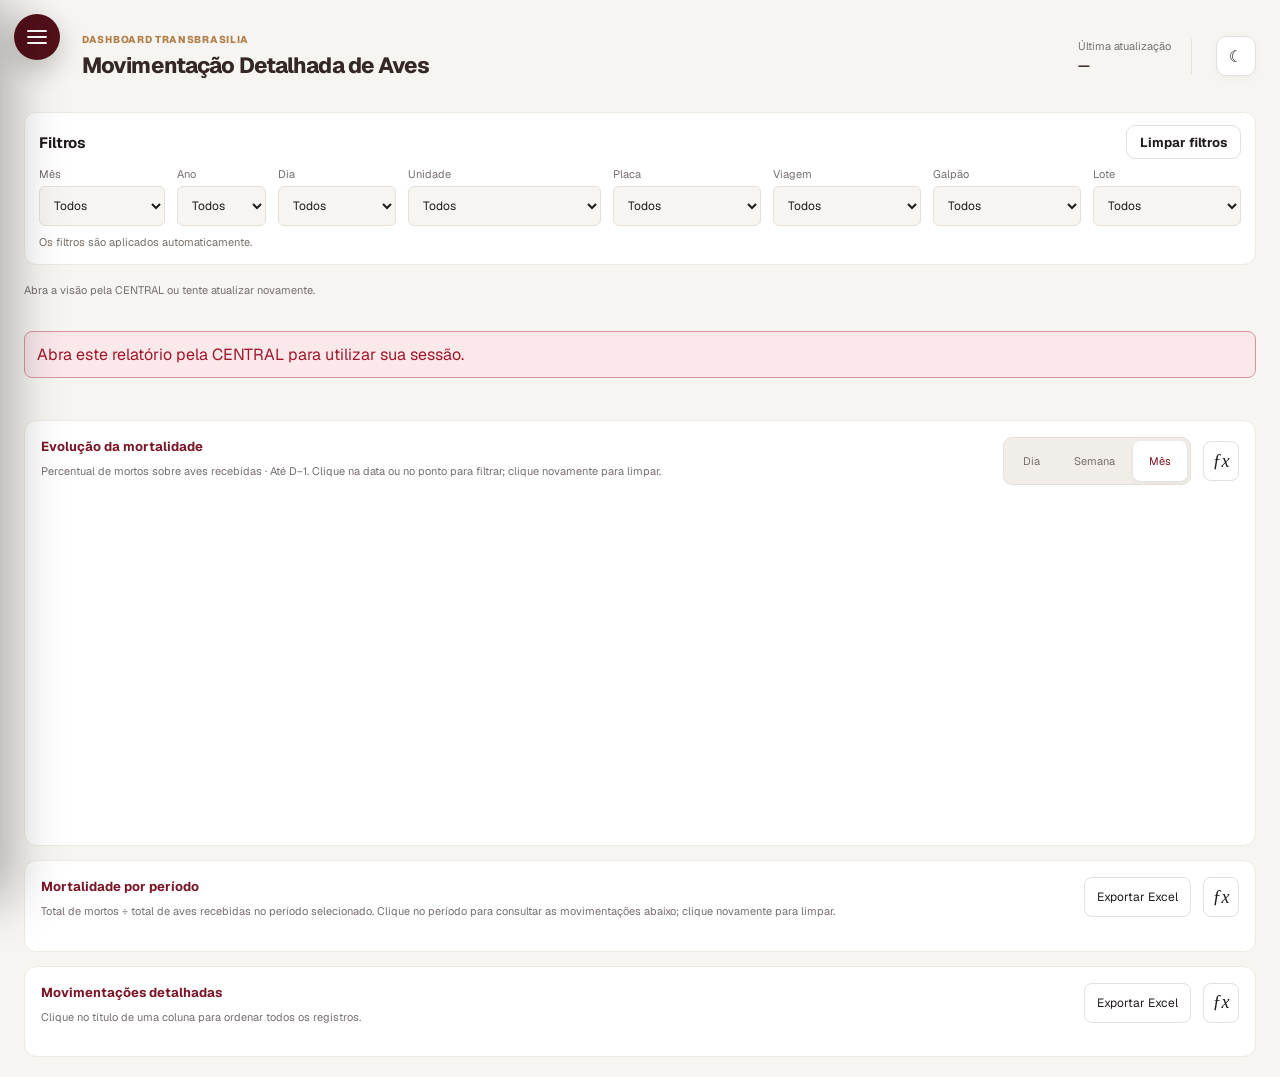
==== commit 940862a3: "Compact bird movement filters into one desktop row" ====
--- a/index.html
+++ b/index.html
@@ -1,2 +1,2 @@
-<!doctype html><html lang="pt-BR"><head><meta charset="utf-8"><meta name="viewport" content="width=device-width,initial-scale=1"><title>Transbrasilia | Movimentação Detalhada de Aves</title><link rel="stylesheet" href="assets/vendor/geist/index.css?v=593853b45876"><link rel="stylesheet" href="assets/css/app.css?v=32f4011f5f65"><link rel="stylesheet" href="assets/css/pcp.css?v=5c7f0cf5dee9"><link rel="stylesheet" href="assets/css/comercial.css?v=249e44b9ec1d"><link rel="stylesheet" href="assets/style.css?v=9c021c0aed37"></head><body data-page="areas" class="pcp-report comercial-report"><div id="carregando" class="filter-loading" role="status" aria-live="polite"><span class="filter-spinner" aria-hidden="true"></span>Aplicando filtros...</div><div class="app-shell"><header class="page-header"><div><div class="eyebrow">Dashboard Transbrasilia</div><h1>Movimentação Detalhada de Aves</h1></div><div class="header-toolbar"><div class="pcp-header-update"><span>Última atualização</span><strong id="atualizacao">—</strong></div><button class="icon-button" data-theme-toggle aria-label="Alternar tema"><span data-theme-icon></span></button></div></header><form id="filtros" class="card filter-card"><div class="com-filter-head"><h2>Filtros</h2><button type="button" id="limpar" class="button secondary">Limpar filtros</button></div><div class="com-filter-grid"><label>Mês<select id="mes"><option value="">Todos</option></select></label><label>Ano<select id="ano"><option value="">Todos</option></select></label><label>Dia<select id="dia"><option value="">Todos</option></select></label><label>Unidade<select id="unidades"><option value="">Todos</option></select></label><label>Placa<select id="placas"><option value="">Todos</option></select></label><label>Viagem<select id="viagens"><option value="">Todos</option></select></label><label>Galpão<select id="galpoes"><option value="">Todos</option></select></label><label>Lote<select id="lotes"><option value="">Todos</option></select></label></div><p class="filter-note">Os filtros são aplicados automaticamente.</p></form><p id="estado" role="status" aria-live="polite">Carregando informações…</p><p id="erro" role="alert" hidden></p><p id="pendencias" hidden></p><main id="conteudo" aria-busy="true"><div id="kpis" class="kpis"></div><section class="card com-panel"><header class="panel-head"><div><h2>Evolução da mortalidade</h2><p>Percentual de mortos sobre aves recebidas · Até D−1. Clique na data ou no ponto para filtrar; clique novamente para limpar.</p></div><div class="mortality-chart-actions"><div class="periodo-toggle" role="group" aria-label="Agrupar mortalidade por período"><button type="button" data-periodo="dia" aria-pressed="false">Dia</button><button type="button" data-periodo="semana" aria-pressed="false">Semana</button><button type="button" data-periodo="mes" aria-pressed="true" class="active">Mês</button></div><button type="button" class="formula-button" aria-label="Fórmulas e fontes">ƒx</button></div></header><div id="graficoMortalidade" role="img" aria-label="Gráfico de linhas da mortalidade por período e unidade"></div></section><section class="card com-panel"><header class="panel-head"><div><h2>Mortalidade por período</h2><p>Total de mortos ÷ total de aves recebidas no período selecionado. Clique no período para consultar as movimentações abaixo; clique novamente para limpar.</p></div><div class="mortality-chart-actions"><button type="button" id="exportarMortalidade" class="export-excel">Exportar Excel</button><button type="button" class="formula-button" aria-label="Fórmulas e fontes">ƒx</button></div></header><div id="mensal" class="scroll"></div></section><section class="card com-panel"><header class="panel-head"><div><h2>Movimentações detalhadas</h2><p>Clique no título de uma coluna para ordenar todos os registros.</p></div><div class="mortality-chart-actions"><button type="button" id="exportarMovimentacoes" class="export-excel">Exportar Excel</button><button type="button" class="formula-button" aria-label="Fórmulas e fontes">ƒx</button></div></header><div id="recorte" hidden><span id="recorteTexto"></span><button type="button" id="limparRecorte">Limpar seleção do período</button></div><div id="dados" class="scroll"></div></section></main><dialog id="ajuda"><button id="fechar" class="close" aria-label="Fechar">✕</button><small>FÓRMULAS E ORIGEM DOS DADOS</small><h2>Como conferir os números</h2><p>No Agrosys, consulte <strong>Movimentação Detalhada de Aves</strong> (wpcf002d / wpcf002r), empresa 1, unidade 10 (Ave Nova) ou 111 (Real), usando o mesmo período de abate, todas as origens e todos os turnos.</p><p>O histórico inicial vem da aba <strong>Banco Dados</strong> da planilha Acompanhamento Frango Vivo 2026. As novas cargas vêm do Excel oficial do Agrosys.</p><ul><li><strong>Aves recebidas:</strong> somar a coluna Aves Recebi.</li><li><strong>Mortos no transporte:</strong> somar a coluna Mortos.</li><li><strong>Mortalidade:</strong> mortos ÷ aves recebidas × 100. Calcular sobre as somas, sem tirar média dos percentuais.</li><li><strong>Peso médio:</strong> média simples de PS Med Conta, seguindo o exemplo da planilha.</li><li><strong>Tempo de viagem e espera:</strong> médias simples de Tempo Viag. e Hora Espera, respectivamente. Durações acima de 24 horas são preservadas.</li><li><strong>Caixas vazias:</strong> somar Cx Vazia.</li><li><strong>Viagens abaixo de 3.000 aves:</strong> contar movimentações com Aves Recebi menor que 3.000. Contagem automática; não copia a anotação manual da planilha.</li></ul><p>Na API: /api/suprimentos-html/transbrasilia/painel. No banco: tabela <strong>transbrasilia.movimentacoes</strong>; colunas data_abate, unidade, aves_recebidas, mortos, peso_medio, viagem_segundos, espera_segundos e caixas_vazias. Arquivos e horários das cargas ficam em <strong>transbrasilia.cargas</strong>.</p><p>Uma movimentação é identificada por unidade, data de abate, viagem, placa, galpão e lote. Cada atualização substitui somente a unidade e o período consultados. Valores ausentes aparecem como —.</p></dialog>
-</div><script src="assets/config.js?v=ad47562fba8e"></script><script src="assets/theme.js?v=601245f2f362"></script><script src="assets/api.js?v=46b24fbed12a"></script><script src="assets/filters.js?v=c967bac2c956"></script><script src="assets/vendor/echarts/echarts.min.js?v=873a889da5ec"></script><script src="assets/excel.js?v=6a296be34bfa"></script><script src="assets/app.js?v=6ea1e19e2367"></script><script src="assets/sidebar.js?v=564419f941b5"></script></body></html>+<!doctype html><html lang="pt-BR"><head><meta charset="utf-8"><meta name="viewport" content="width=device-width,initial-scale=1"><title>Transbrasilia | Movimentação Detalhada de Aves</title><link rel="stylesheet" href="assets/vendor/geist/index.css?v=593853b45876"><link rel="stylesheet" href="assets/css/app.css?v=32f4011f5f65"><link rel="stylesheet" href="assets/css/pcp.css?v=5c7f0cf5dee9"><link rel="stylesheet" href="assets/css/comercial.css?v=249e44b9ec1d"><link rel="stylesheet" href="assets/style.css?v=5003b68b9399"></head><body data-page="areas" class="pcp-report comercial-report"><div id="carregando" class="filter-loading" role="status" aria-live="polite"><span class="filter-spinner" aria-hidden="true"></span>Aplicando filtros...</div><div class="app-shell"><header class="page-header"><div><div class="eyebrow">Dashboard Transbrasilia</div><h1>Movimentação Detalhada de Aves</h1></div><div class="header-toolbar"><div class="pcp-header-update"><span>Última atualização</span><strong id="atualizacao">—</strong></div><button class="icon-button" data-theme-toggle aria-label="Alternar tema"><span data-theme-icon></span></button></div></header><form id="filtros" class="card filter-card"><div class="com-filter-head"><h2>Filtros</h2><button type="button" id="limpar" class="button secondary">Limpar filtros</button></div><div class="com-filter-grid"><label>Mês<select id="mes"><option value="">Todos</option></select></label><label>Ano<select id="ano"><option value="">Todos</option></select></label><label>Dia<select id="dia"><option value="">Todos</option></select></label><label>Unidade<select id="unidades"><option value="">Todos</option></select></label><label>Placa<select id="placas"><option value="">Todos</option></select></label><label>Viagem<select id="viagens"><option value="">Todos</option></select></label><label>Galpão<select id="galpoes"><option value="">Todos</option></select></label><label>Lote<select id="lotes"><option value="">Todos</option></select></label></div><p class="filter-note">Os filtros são aplicados automaticamente.</p></form><p id="estado" role="status" aria-live="polite">Carregando informações…</p><p id="erro" role="alert" hidden></p><p id="pendencias" hidden></p><main id="conteudo" aria-busy="true"><div id="kpis" class="kpis"></div><section class="card com-panel"><header class="panel-head"><div><h2>Evolução da mortalidade</h2><p>Percentual de mortos sobre aves recebidas · Até D−1. Clique na data ou no ponto para filtrar; clique novamente para limpar.</p></div><div class="mortality-chart-actions"><div class="periodo-toggle" role="group" aria-label="Agrupar mortalidade por período"><button type="button" data-periodo="dia" aria-pressed="false">Dia</button><button type="button" data-periodo="semana" aria-pressed="false">Semana</button><button type="button" data-periodo="mes" aria-pressed="true" class="active">Mês</button></div><button type="button" class="formula-button" aria-label="Fórmulas e fontes">ƒx</button></div></header><div id="graficoMortalidade" role="img" aria-label="Gráfico de linhas da mortalidade por período e unidade"></div></section><section class="card com-panel"><header class="panel-head"><div><h2>Mortalidade por período</h2><p>Total de mortos ÷ total de aves recebidas no período selecionado. Clique no período para consultar as movimentações abaixo; clique novamente para limpar.</p></div><div class="mortality-chart-actions"><button type="button" id="exportarMortalidade" class="export-excel">Exportar Excel</button><button type="button" class="formula-button" aria-label="Fórmulas e fontes">ƒx</button></div></header><div id="mensal" class="scroll"></div></section><section class="card com-panel"><header class="panel-head"><div><h2>Movimentações detalhadas</h2><p>Clique no título de uma coluna para ordenar todos os registros.</p></div><div class="mortality-chart-actions"><button type="button" id="exportarMovimentacoes" class="export-excel">Exportar Excel</button><button type="button" class="formula-button" aria-label="Fórmulas e fontes">ƒx</button></div></header><div id="recorte" hidden><span id="recorteTexto"></span><button type="button" id="limparRecorte">Limpar seleção do período</button></div><div id="dados" class="scroll"></div></section></main><dialog id="ajuda"><button id="fechar" class="close" aria-label="Fechar">✕</button><small>FÓRMULAS E ORIGEM DOS DADOS</small><h2>Como conferir os números</h2><p>No Agrosys, consulte <strong>Movimentação Detalhada de Aves</strong> (wpcf002d / wpcf002r), empresa 1, unidade 10 (Ave Nova) ou 111 (Real), usando o mesmo período de abate, todas as origens e todos os turnos.</p><p>O histórico inicial vem da aba <strong>Banco Dados</strong> da planilha Acompanhamento Frango Vivo 2026. As novas cargas vêm do Excel oficial do Agrosys.</p><ul><li><strong>Aves recebidas:</strong> somar a coluna Aves Recebi.</li><li><strong>Mortos no transporte:</strong> somar a coluna Mortos.</li><li><strong>Mortalidade:</strong> mortos ÷ aves recebidas × 100. Calcular sobre as somas, sem tirar média dos percentuais.</li><li><strong>Peso médio:</strong> média simples de PS Med Conta, seguindo o exemplo da planilha.</li><li><strong>Tempo de viagem e espera:</strong> médias simples de Tempo Viag. e Hora Espera, respectivamente. Durações acima de 24 horas são preservadas.</li><li><strong>Caixas vazias:</strong> somar Cx Vazia.</li><li><strong>Viagens abaixo de 3.000 aves:</strong> contar movimentações com Aves Recebi menor que 3.000. Contagem automática; não copia a anotação manual da planilha.</li></ul><p>Na API: /api/suprimentos-html/transbrasilia/painel. No banco: tabela <strong>transbrasilia.movimentacoes</strong>; colunas data_abate, unidade, aves_recebidas, mortos, peso_medio, viagem_segundos, espera_segundos e caixas_vazias. Arquivos e horários das cargas ficam em <strong>transbrasilia.cargas</strong>.</p><p>Uma movimentação é identificada por unidade, data de abate, viagem, placa, galpão e lote. Cada atualização substitui somente a unidade e o período consultados. Valores ausentes aparecem como —.</p></dialog>
+</div><script src="assets/config.js?v=ad47562fba8e"></script><script src="assets/theme.js?v=601245f2f362"></script><script src="assets/api.js?v=46b24fbed12a"></script><script src="assets/filters.js?v=703e4a9f83b5"></script><script src="assets/vendor/echarts/echarts.min.js?v=873a889da5ec"></script><script src="assets/excel.js?v=6a296be34bfa"></script><script src="assets/app.js?v=6ea1e19e2367"></script><script src="assets/sidebar.js?v=69dfa2950bc4"></script></body></html>
--- a/assets/style.css
+++ b/assets/style.css
@@ -47,3 +47,13 @@
 body[data-page="ocupacao"] .filter-note{margin-top:8px;margin-bottom:0}
 body[data-page="ocupacao"] .budget-select-panel{width:max(100%,230px);max-width:calc(100vw - 40px);box-sizing:border-box}
 @media(min-width:1000px){body[data-page="ocupacao"] .com-filter-grid{grid-template-columns:minmax(110px,150px) minmax(80px,110px) minmax(130px,180px) minmax(180px,260px) minmax(150px,240px)}}
+
+/* Movimentação de aves: filtros compactos, sem campos largos desnecessários. */
+body[data-page="areas"] .filter-card{padding:12px 14px}
+body[data-page="areas"] .com-filter-head{margin-bottom:8px}
+body[data-page="areas"] .com-filter-grid{gap:8px 12px}
+body[data-page="areas"] .budget-select-trigger{min-height:36px;padding:8px 10px}
+body[data-page="areas"] .filter-note{margin-top:8px;margin-bottom:0}
+body[data-page="areas"] .budget-select-panel{width:max(100%,230px);max-width:calc(100vw - 40px);box-sizing:border-box}
+@media(min-width:1200px){body[data-page="areas"] .com-filter-grid{grid-template-columns:minmax(110px,.85fr) minmax(80px,.6fr) minmax(100px,.8fr) minmax(150px,1.3fr) repeat(4,minmax(110px,1fr))}}
+@media(min-width:768px) and (max-width:1199px){body[data-page="areas"] .com-filter-grid{grid-template-columns:repeat(4,minmax(0,1fr))}}
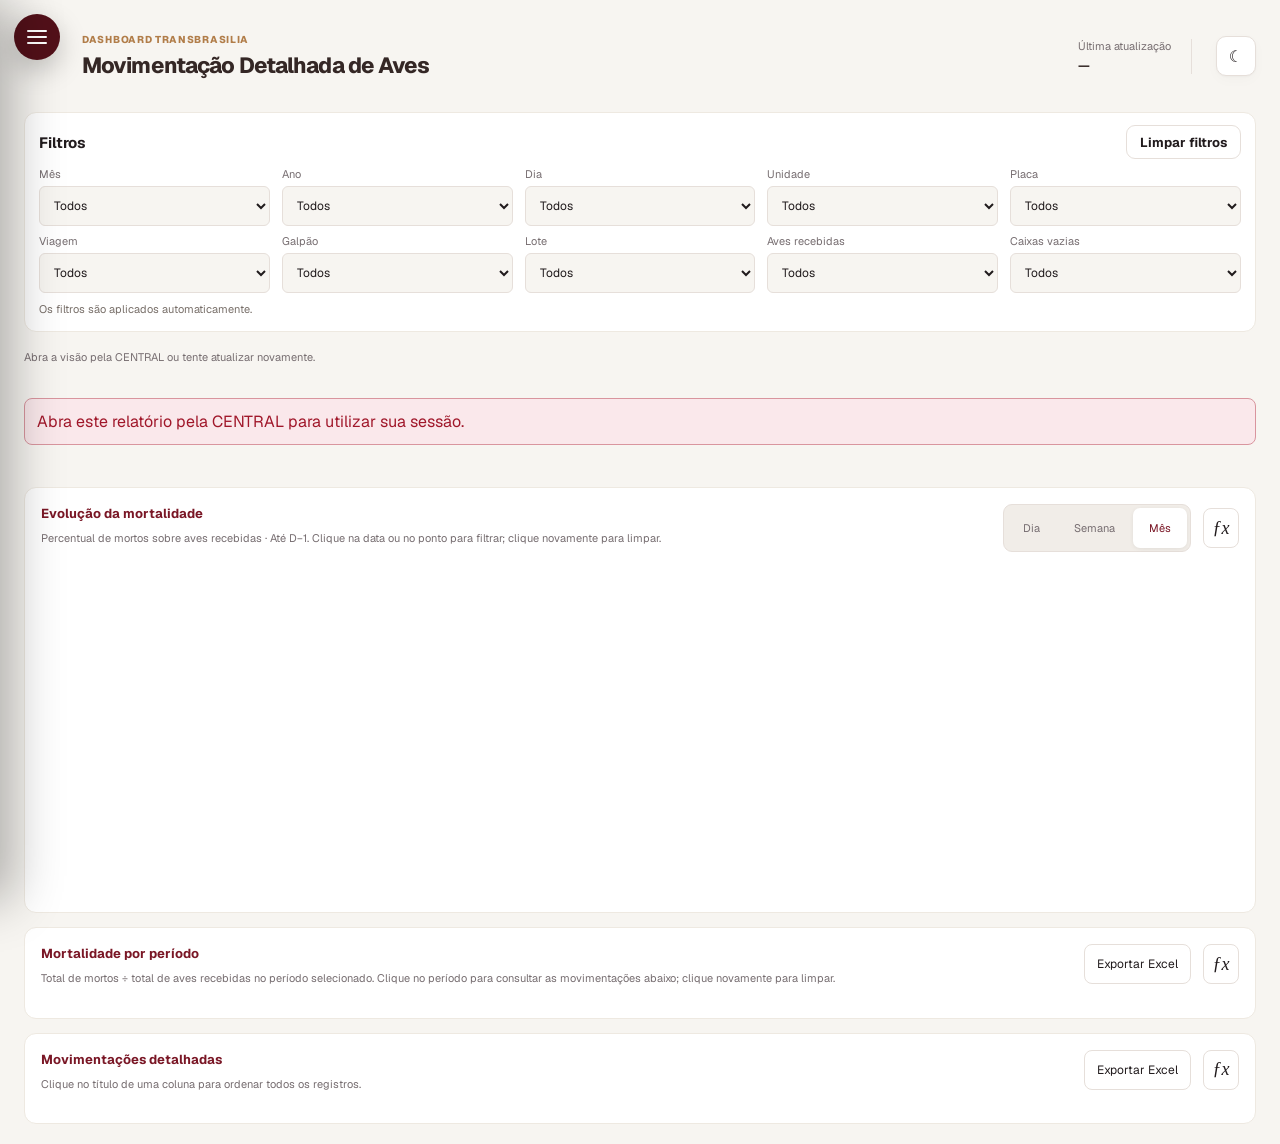
==== commit 411d2aa2: "Adiciona filtros de aves recebidas e caixas vazias" ====
--- a/index.html
+++ b/index.html
@@ -1,2 +1,2 @@
-<!doctype html><html lang="pt-BR"><head><meta charset="utf-8"><meta name="viewport" content="width=device-width,initial-scale=1"><title>Transbrasilia | Movimentação Detalhada de Aves</title><link rel="stylesheet" href="assets/vendor/geist/index.css?v=593853b45876"><link rel="stylesheet" href="assets/css/app.css?v=32f4011f5f65"><link rel="stylesheet" href="assets/css/pcp.css?v=5c7f0cf5dee9"><link rel="stylesheet" href="assets/css/comercial.css?v=249e44b9ec1d"><link rel="stylesheet" href="assets/style.css?v=5003b68b9399"></head><body data-page="areas" class="pcp-report comercial-report"><div id="carregando" class="filter-loading" role="status" aria-live="polite"><span class="filter-spinner" aria-hidden="true"></span>Aplicando filtros...</div><div class="app-shell"><header class="page-header"><div><div class="eyebrow">Dashboard Transbrasilia</div><h1>Movimentação Detalhada de Aves</h1></div><div class="header-toolbar"><div class="pcp-header-update"><span>Última atualização</span><strong id="atualizacao">—</strong></div><button class="icon-button" data-theme-toggle aria-label="Alternar tema"><span data-theme-icon></span></button></div></header><form id="filtros" class="card filter-card"><div class="com-filter-head"><h2>Filtros</h2><button type="button" id="limpar" class="button secondary">Limpar filtros</button></div><div class="com-filter-grid"><label>Mês<select id="mes"><option value="">Todos</option></select></label><label>Ano<select id="ano"><option value="">Todos</option></select></label><label>Dia<select id="dia"><option value="">Todos</option></select></label><label>Unidade<select id="unidades"><option value="">Todos</option></select></label><label>Placa<select id="placas"><option value="">Todos</option></select></label><label>Viagem<select id="viagens"><option value="">Todos</option></select></label><label>Galpão<select id="galpoes"><option value="">Todos</option></select></label><label>Lote<select id="lotes"><option value="">Todos</option></select></label></div><p class="filter-note">Os filtros são aplicados automaticamente.</p></form><p id="estado" role="status" aria-live="polite">Carregando informações…</p><p id="erro" role="alert" hidden></p><p id="pendencias" hidden></p><main id="conteudo" aria-busy="true"><div id="kpis" class="kpis"></div><section class="card com-panel"><header class="panel-head"><div><h2>Evolução da mortalidade</h2><p>Percentual de mortos sobre aves recebidas · Até D−1. Clique na data ou no ponto para filtrar; clique novamente para limpar.</p></div><div class="mortality-chart-actions"><div class="periodo-toggle" role="group" aria-label="Agrupar mortalidade por período"><button type="button" data-periodo="dia" aria-pressed="false">Dia</button><button type="button" data-periodo="semana" aria-pressed="false">Semana</button><button type="button" data-periodo="mes" aria-pressed="true" class="active">Mês</button></div><button type="button" class="formula-button" aria-label="Fórmulas e fontes">ƒx</button></div></header><div id="graficoMortalidade" role="img" aria-label="Gráfico de linhas da mortalidade por período e unidade"></div></section><section class="card com-panel"><header class="panel-head"><div><h2>Mortalidade por período</h2><p>Total de mortos ÷ total de aves recebidas no período selecionado. Clique no período para consultar as movimentações abaixo; clique novamente para limpar.</p></div><div class="mortality-chart-actions"><button type="button" id="exportarMortalidade" class="export-excel">Exportar Excel</button><button type="button" class="formula-button" aria-label="Fórmulas e fontes">ƒx</button></div></header><div id="mensal" class="scroll"></div></section><section class="card com-panel"><header class="panel-head"><div><h2>Movimentações detalhadas</h2><p>Clique no título de uma coluna para ordenar todos os registros.</p></div><div class="mortality-chart-actions"><button type="button" id="exportarMovimentacoes" class="export-excel">Exportar Excel</button><button type="button" class="formula-button" aria-label="Fórmulas e fontes">ƒx</button></div></header><div id="recorte" hidden><span id="recorteTexto"></span><button type="button" id="limparRecorte">Limpar seleção do período</button></div><div id="dados" class="scroll"></div></section></main><dialog id="ajuda"><button id="fechar" class="close" aria-label="Fechar">✕</button><small>FÓRMULAS E ORIGEM DOS DADOS</small><h2>Como conferir os números</h2><p>No Agrosys, consulte <strong>Movimentação Detalhada de Aves</strong> (wpcf002d / wpcf002r), empresa 1, unidade 10 (Ave Nova) ou 111 (Real), usando o mesmo período de abate, todas as origens e todos os turnos.</p><p>O histórico inicial vem da aba <strong>Banco Dados</strong> da planilha Acompanhamento Frango Vivo 2026. As novas cargas vêm do Excel oficial do Agrosys.</p><ul><li><strong>Aves recebidas:</strong> somar a coluna Aves Recebi.</li><li><strong>Mortos no transporte:</strong> somar a coluna Mortos.</li><li><strong>Mortalidade:</strong> mortos ÷ aves recebidas × 100. Calcular sobre as somas, sem tirar média dos percentuais.</li><li><strong>Peso médio:</strong> média simples de PS Med Conta, seguindo o exemplo da planilha.</li><li><strong>Tempo de viagem e espera:</strong> médias simples de Tempo Viag. e Hora Espera, respectivamente. Durações acima de 24 horas são preservadas.</li><li><strong>Caixas vazias:</strong> somar Cx Vazia.</li><li><strong>Viagens abaixo de 3.000 aves:</strong> contar movimentações com Aves Recebi menor que 3.000. Contagem automática; não copia a anotação manual da planilha.</li></ul><p>Na API: /api/suprimentos-html/transbrasilia/painel. No banco: tabela <strong>transbrasilia.movimentacoes</strong>; colunas data_abate, unidade, aves_recebidas, mortos, peso_medio, viagem_segundos, espera_segundos e caixas_vazias. Arquivos e horários das cargas ficam em <strong>transbrasilia.cargas</strong>.</p><p>Uma movimentação é identificada por unidade, data de abate, viagem, placa, galpão e lote. Cada atualização substitui somente a unidade e o período consultados. Valores ausentes aparecem como —.</p></dialog>
-</div><script src="assets/config.js?v=ad47562fba8e"></script><script src="assets/theme.js?v=601245f2f362"></script><script src="assets/api.js?v=46b24fbed12a"></script><script src="assets/filters.js?v=703e4a9f83b5"></script><script src="assets/vendor/echarts/echarts.min.js?v=873a889da5ec"></script><script src="assets/excel.js?v=6a296be34bfa"></script><script src="assets/app.js?v=6ea1e19e2367"></script><script src="assets/sidebar.js?v=69dfa2950bc4"></script></body></html>+<!doctype html><html lang="pt-BR"><head><meta charset="utf-8"><meta name="viewport" content="width=device-width,initial-scale=1"><title>Transbrasilia | Movimentação Detalhada de Aves</title><link rel="stylesheet" href="assets/vendor/geist/index.css?v=593853b45876"><link rel="stylesheet" href="assets/css/app.css?v=32f4011f5f65"><link rel="stylesheet" href="assets/css/pcp.css?v=5c7f0cf5dee9"><link rel="stylesheet" href="assets/css/comercial.css?v=249e44b9ec1d"><link rel="stylesheet" href="assets/style.css?v=filtros20261118"></head><body data-page="areas" class="pcp-report comercial-report"><div id="carregando" class="filter-loading" role="status" aria-live="polite"><span class="filter-spinner" aria-hidden="true"></span>Aplicando filtros...</div><div class="app-shell"><header class="page-header"><div><div class="eyebrow">Dashboard Transbrasilia</div><h1>Movimentação Detalhada de Aves</h1></div><div class="header-toolbar"><div class="pcp-header-update"><span>Última atualização</span><strong id="atualizacao">—</strong></div><button class="icon-button" data-theme-toggle aria-label="Alternar tema"><span data-theme-icon></span></button></div></header><form id="filtros" class="card filter-card"><div class="com-filter-head"><h2>Filtros</h2><button type="button" id="limpar" class="button secondary">Limpar filtros</button></div><div class="com-filter-grid"><label>Mês<select id="mes"><option value="">Todos</option></select></label><label>Ano<select id="ano"><option value="">Todos</option></select></label><label>Dia<select id="dia"><option value="">Todos</option></select></label><label>Unidade<select id="unidades"><option value="">Todos</option></select></label><label>Placa<select id="placas"><option value="">Todos</option></select></label><label>Viagem<select id="viagens"><option value="">Todos</option></select></label><label>Galpão<select id="galpoes"><option value="">Todos</option></select></label><label>Lote<select id="lotes"><option value="">Todos</option></select></label><label>Aves recebidas<select id="aves_recebidas_filtro" data-single="true"><option value="todos">Todos</option><option value="acima_3000">Acima de 3.000</option></select></label><label>Caixas vazias<select id="caixas_vazias_filtro" data-single="true"><option value="todos">Todos</option><option value="zero">Zero</option><option value="diferente_zero">Diferente de zero</option></select></label></div><p class="filter-note">Os filtros são aplicados automaticamente.</p></form><p id="estado" role="status" aria-live="polite">Carregando informações…</p><p id="erro" role="alert" hidden></p><p id="pendencias" hidden></p><main id="conteudo" aria-busy="true"><div id="kpis" class="kpis"></div><section class="card com-panel"><header class="panel-head"><div><h2>Evolução da mortalidade</h2><p>Percentual de mortos sobre aves recebidas · Até D−1. Clique na data ou no ponto para filtrar; clique novamente para limpar.</p></div><div class="mortality-chart-actions"><div class="periodo-toggle" role="group" aria-label="Agrupar mortalidade por período"><button type="button" data-periodo="dia" aria-pressed="false">Dia</button><button type="button" data-periodo="semana" aria-pressed="false">Semana</button><button type="button" data-periodo="mes" aria-pressed="true" class="active">Mês</button></div><button type="button" class="formula-button" aria-label="Fórmulas e fontes">ƒx</button></div></header><div id="graficoMortalidade" role="img" aria-label="Gráfico de linhas da mortalidade por período e unidade"></div></section><section class="card com-panel"><header class="panel-head"><div><h2>Mortalidade por período</h2><p>Total de mortos ÷ total de aves recebidas no período selecionado. Clique no período para consultar as movimentações abaixo; clique novamente para limpar.</p></div><div class="mortality-chart-actions"><button type="button" id="exportarMortalidade" class="export-excel">Exportar Excel</button><button type="button" class="formula-button" aria-label="Fórmulas e fontes">ƒx</button></div></header><div id="mensal" class="scroll"></div></section><section class="card com-panel"><header class="panel-head"><div><h2>Movimentações detalhadas</h2><p>Clique no título de uma coluna para ordenar todos os registros.</p></div><div class="mortality-chart-actions"><button type="button" id="exportarMovimentacoes" class="export-excel">Exportar Excel</button><button type="button" class="formula-button" aria-label="Fórmulas e fontes">ƒx</button></div></header><div id="recorte" hidden><span id="recorteTexto"></span><button type="button" id="limparRecorte">Limpar seleção do período</button></div><div id="dados" class="scroll"></div></section></main><dialog id="ajuda"><button id="fechar" class="close" aria-label="Fechar">✕</button><small>FÓRMULAS E ORIGEM DOS DADOS</small><h2>Como conferir os números</h2><p>No Agrosys, consulte <strong>Movimentação Detalhada de Aves</strong> (wpcf002d / wpcf002r), empresa 1, unidade 10 (Ave Nova) ou 111 (Real), usando o mesmo período de abate, todas as origens e todos os turnos.</p><p>O histórico inicial vem da aba <strong>Banco Dados</strong> da planilha Acompanhamento Frango Vivo 2026. As novas cargas vêm do Excel oficial do Agrosys.</p><ul><li><strong>Aves recebidas:</strong> somar a coluna Aves Recebi.</li><li><strong>Mortos no transporte:</strong> somar a coluna Mortos.</li><li><strong>Mortalidade:</strong> mortos ÷ aves recebidas × 100. Calcular sobre as somas, sem tirar média dos percentuais.</li><li><strong>Peso médio:</strong> média simples de PS Med Conta, seguindo o exemplo da planilha.</li><li><strong>Tempo de viagem e espera:</strong> médias simples de Tempo Viag. e Hora Espera, respectivamente. Durações acima de 24 horas são preservadas.</li><li><strong>Caixas vazias:</strong> somar Cx Vazia.</li><li><strong>Viagens abaixo de 3.000 aves:</strong> contar movimentações com Aves Recebi menor que 3.000. Contagem automática; não copia a anotação manual da planilha.</li></ul><p>Na API: /api/suprimentos-html/transbrasilia/painel. No banco: tabela <strong>transbrasilia.movimentacoes</strong>; colunas data_abate, unidade, aves_recebidas, mortos, peso_medio, viagem_segundos, espera_segundos e caixas_vazias. Arquivos e horários das cargas ficam em <strong>transbrasilia.cargas</strong>.</p><p>Uma movimentação é identificada por unidade, data de abate, viagem, placa, galpão e lote. Cada atualização substitui somente a unidade e o período consultados. Valores ausentes aparecem como —.</p></dialog>
+</div><script src="assets/config.js?v=ad47562fba8e"></script><script src="assets/theme.js?v=601245f2f362"></script><script src="assets/api.js?v=46b24fbed12a"></script><script src="assets/filters.js?v=703e4a9f83b5"></script><script src="assets/vendor/echarts/echarts.min.js?v=873a889da5ec"></script><script src="assets/excel.js?v=6a296be34bfa"></script><script src="assets/app.js?v=filtros20261118"></script><script src="assets/sidebar.js?v=69dfa2950bc4"></script></body></html>
--- a/assets/style.css
+++ b/assets/style.css
@@ -57,3 +57,5 @@
 body[data-page="areas"] .budget-select-panel{width:max(100%,230px);max-width:calc(100vw - 40px);box-sizing:border-box}
 @media(min-width:1200px){body[data-page="areas"] .com-filter-grid{grid-template-columns:minmax(110px,.85fr) minmax(80px,.6fr) minmax(100px,.8fr) minmax(150px,1.3fr) repeat(4,minmax(110px,1fr))}}
 @media(min-width:768px) and (max-width:1199px){body[data-page="areas"] .com-filter-grid{grid-template-columns:repeat(4,minmax(0,1fr))}}
+
+@media(min-width:1200px){body[data-page="areas"] .com-filter-grid{grid-template-columns:repeat(5,minmax(0,1fr))}}
